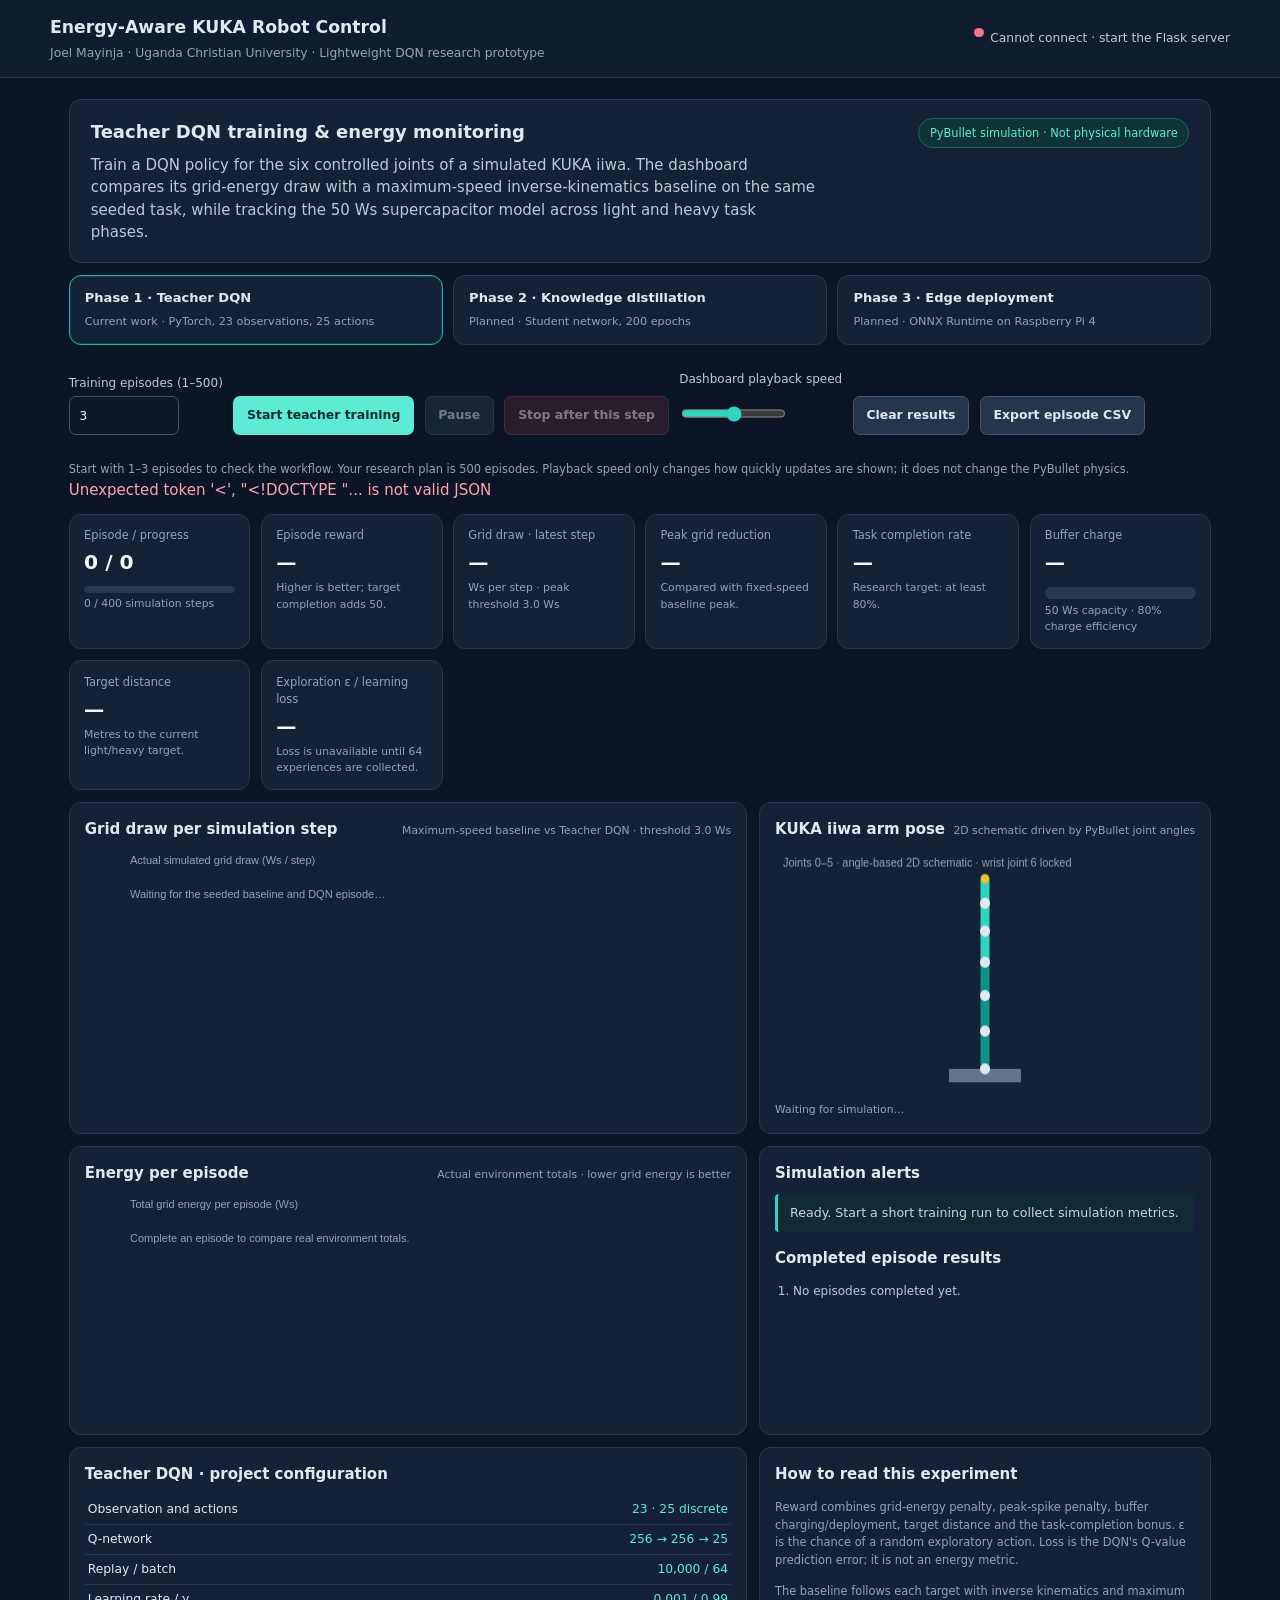
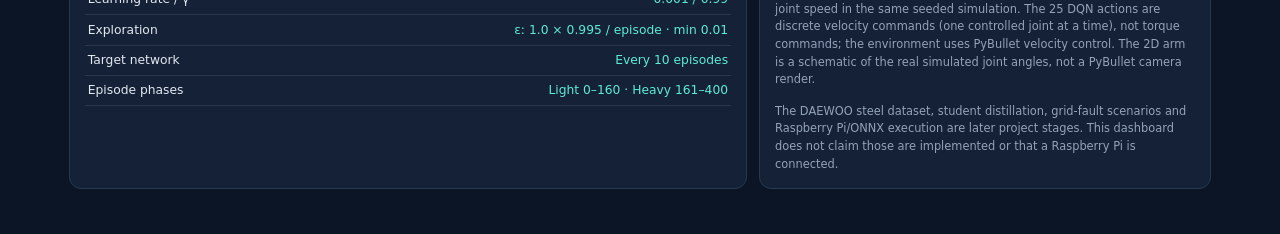
==== web/index.html @ ee5ee44f "Add research dashboard and setup guide" ====
<!doctype html>
<html lang="en">
<head>
  <meta charset="utf-8">
  <meta name="viewport" content="width=device-width, initial-scale=1">
  <meta name="theme-color" content="#0f172a">
  <title>KUKA Energy-Aware DQN | Research Dashboard</title>
  <style>
    :root {
      color-scheme: dark;
      font: 15px/1.5 "Segoe UI", system-ui, sans-serif;
      background: #0c1525;
      color: #e2e8f0;
      font-synthesis: none;
    }
    * { box-sizing: border-box; }
    body { margin: 0; min-width: 320px; }
    header {
      display: flex; flex-wrap: wrap; align-items: center; justify-content: space-between;
      gap: 1rem; padding: 1rem max(1.25rem, calc((100% - 1180px) / 2));
      background: #101c30; border-bottom: 1px solid #29384f;
    }
    h1, h2, h3, p { margin-top: 0; }
    h1 { margin-bottom: .2rem; font-size: 1.15rem; }
    h2 { margin-bottom: .4rem; font-size: 1.2rem; }
    h3 { margin-bottom: .6rem; font-size: 1rem; }
    .subtitle, .muted, .unit { color: #94a3b8; }
    .subtitle { margin: 0; font-size: .82rem; }
    main { max-width: 1180px; margin: auto; padding: 1.4rem 1.25rem 3rem; }
    .hero, .panel, .metric, .phase {
      border: 1px solid #29384f; border-radius: 12px; background: #142137;
    }
    .hero { display: grid; grid-template-columns: minmax(0, 1fr) auto; gap: 1rem; padding: 1.2rem 1.4rem; }
    .hero p { max-width: 76ch; margin: .55rem 0 0; color: #bdc9d8; }
    .tag { align-self: start; padding: .35rem .7rem; border: 1px solid #176a67; border-radius: 999px; color: #5eead4; background: #103436; font-size: .76rem; white-space: nowrap; }
    .status { display: inline-flex; gap: .45rem; align-items: center; color: #bdc9d8; font-size: .82rem; }
    .dot { width: .62rem; height: .62rem; border-radius: 50%; background: #94a3b8; }
    .dot.running { background: #34d399; box-shadow: 0 0 10px #34d399; }
    .dot.error { background: #fb7185; }
    .pipeline { display: grid; grid-template-columns: repeat(3, minmax(0, 1fr)); gap: .7rem; margin: .8rem 0; }
    .phase { padding: .8rem 1rem; }
    .phase strong { display: block; margin-bottom: .15rem; font-size: .87rem; }
    .phase span { color: #94a3b8; font-size: .75rem; }
    .phase.active { border-color: #14b8a6; box-shadow: inset 0 0 0 1px #14b8a633; }
    .phase.done { border-color: #166534; }
    .controls { display: flex; flex-wrap: wrap; align-items: end; gap: .7rem; padding: .85rem 0; }
    label { display: grid; gap: .3rem; color: #bdc9d8; font-size: .8rem; }
    input, button { min-height: 39px; border-radius: 7px; font: inherit; }
    input[type="number"] { width: 110px; padding: .4rem .65rem; border: 1px solid #46566e; background: #0d1728; color: #f8fafc; }
    input[type="range"] { width: 105px; accent-color: #2dd4bf; }
    button { padding: .5rem .85rem; border: 1px solid transparent; cursor: pointer; font-size: .83rem; font-weight: 650; }
    button:disabled { opacity: .48; cursor: not-allowed; }
    .primary { color: #042f2e; background: #5eead4; }
    .secondary { color: #e2e8f0; background: #25354e; border-color: #46566e; }
    .danger { color: #ffe4e6; background: #4c2632; border-color: #854354; }
    .status { margin-left: auto; }
    .error { margin: 0 0 .8rem; color: #fda4af; }
    .metrics { display: grid; grid-template-columns: repeat(auto-fit, minmax(155px, 1fr)); gap: .7rem; }
    .metric { padding: .85rem .95rem; }
    .label { color: #94a3b8; font-size: .76rem; }
    .value { margin-top: .2rem; color: #f8fafc; font-size: 1.35rem; font-weight: 750; font-variant-numeric: tabular-nums; }
    .unit { margin-top: .18rem; font-size: .72rem; }
    .track { height: 7px; margin-top: .55rem; overflow: hidden; border-radius: 8px; background: #29384f; }
    .fill { width: 0; height: 100%; background: #2dd4bf; transition: width .2s ease; }
    .row { display: grid; grid-template-columns: minmax(0, 1.35fr) minmax(290px, .9fr); gap: .8rem; margin-top: .8rem; }
    .panel { min-width: 0; padding: 1rem; }
    .panel-title { display: flex; flex-wrap: wrap; align-items: baseline; justify-content: space-between; gap: .5rem; }
    canvas { display: block; width: 100%; height: 225px; }
    #robot-canvas { height: 250px; }
    .gauge { height: 12px; margin: .6rem 0 .3rem; overflow: hidden; border-radius: 8px; background: #29384f; }
    .gauge-fill { width: 0; height: 100%; background: linear-gradient(90deg, #f59e0b, #34d399); transition: width .2s ease; }
    .alert { padding: .65rem .8rem; border-left: 3px solid #2dd4bf; border-radius: 4px; background: #102b34; color: #cbd5e1; font-size: .84rem; }
    .alert.warning { border-color: #fbbf24; background: #332b17; }
    .alert.error { border-color: #fb7185; background: #381d2a; }
    .history { max-height: 210px; overflow: auto; padding-left: 1.2rem; color: #bdc9d8; font-size: .8rem; }
    .table { width: 100%; border-collapse: collapse; font-size: .82rem; }
    .table td { padding: .36rem .2rem; border-bottom: 1px solid #29384f; }
    .table td:last-child { color: #5eead4; text-align: right; font-variant-numeric: tabular-nums; }
    .note { margin: .9rem 0 0; color: #94a3b8; font-size: .76rem; line-height: 1.55; }
    @media (max-width: 720px) {
      header { padding: 1rem; }
      main { padding: 1rem .75rem 2rem; }
      .hero { grid-template-columns: 1fr; }
      .pipeline { grid-template-columns: 1fr; }
      .row { grid-template-columns: 1fr; }
      .status { width: 100%; margin-left: 0; }
    }
  </style>
</head>
<body>
  <header>
    <div>
      <h1>Energy-Aware KUKA Robot Control</h1>
      <p class="subtitle">Joel Mayinja · Uganda Christian University · Lightweight DQN research prototype</p>
    </div>
    <div class="status" role="status" aria-live="polite">
      <span class="dot" id="status-dot"></span>
      <span id="status-text">Connecting to local Flask server…</span>
    </div>
  </header>

  <main>
    <section class="hero">
      <div>
        <h2>Teacher DQN training & energy monitoring</h2>
        <p>
          Train a DQN policy for the six controlled joints of a simulated KUKA iiwa. The dashboard
          compares its grid-energy draw with a maximum-speed inverse-kinematics baseline on the same seeded task, while
          tracking the 50 Ws supercapacitor model across light and heavy task phases.
        </p>
      </div>
      <span class="tag">PyBullet simulation · Not physical hardware</span>
    </section>

    <section class="pipeline" aria-label="Research project stages">
      <article class="phase active" id="phase-teacher">
        <strong>Phase 1 · Teacher DQN</strong><span>Current work · PyTorch, 23 observations, 25 actions</span>
      </article>
      <article class="phase" id="phase-student">
        <strong>Phase 2 · Knowledge distillation</strong><span>Planned · Student network, 200 epochs</span>
      </article>
      <article class="phase" id="phase-edge">
        <strong>Phase 3 · Edge deployment</strong><span>Planned · ONNX Runtime on Raspberry Pi 4</span>
      </article>
    </section>

    <section class="controls" aria-label="Teacher training controls">
      <label for="episode-count">Training episodes (1–500)
        <input id="episode-count" type="number" min="1" max="500" value="3">
      </label>
      <button id="start-button" class="primary" type="button">Start teacher training</button>
      <button id="pause-button" class="secondary" type="button" disabled>Pause</button>
      <button id="stop-button" class="danger" type="button" disabled>Stop after this step</button>
      <label for="speed-control">Dashboard playback speed
        <input id="speed-control" type="range" min="1" max="5" value="3">
      </label>
      <button id="reset-button" class="secondary" type="button">Clear results</button>
      <button id="export-button" class="secondary" type="button">Export episode CSV</button>
    </section>
    <p class="note">Start with 1–3 episodes to check the workflow. Your research plan is 500 episodes. Playback speed only changes how quickly updates are shown; it does not change the PyBullet physics.</p>
    <p id="error-message" class="error" role="alert" hidden></p>

    <section class="metrics" aria-label="Live teacher and energy metrics">
      <article class="metric">
        <div class="label">Episode / progress</div><div class="value" id="episode-value">0 / 0</div>
        <div class="track"><div class="fill" id="episode-progress"></div></div>
        <div class="unit" id="step-value">0 / 400 simulation steps</div>
      </article>
      <article class="metric">
        <div class="label">Episode reward</div><div class="value" id="reward-value">—</div>
        <div class="unit">Higher is better; target completion adds 50.</div>
      </article>
      <article class="metric">
        <div class="label">Grid draw · latest step</div><div class="value" id="grid-value">—</div>
        <div class="unit">Ws per step · peak threshold 3.0 Ws</div>
      </article>
      <article class="metric">
        <div class="label">Peak grid reduction</div><div class="value" id="peak-value">—</div>
        <div class="unit">Compared with fixed-speed baseline peak.</div>
      </article>
      <article class="metric">
        <div class="label">Task completion rate</div><div class="value" id="completion-value">—</div>
        <div class="unit">Research target: at least 80%.</div>
      </article>
      <article class="metric">
        <div class="label">Buffer charge</div><div class="value" id="buffer-value">—</div>
        <div class="gauge"><div class="gauge-fill" id="buffer-progress"></div></div>
        <div class="unit">50 Ws capacity · 80% charge efficiency</div>
      </article>
      <article class="metric">
        <div class="label">Target distance</div><div class="value" id="distance-value">—</div>
        <div class="unit">Metres to the current light/heavy target.</div>
      </article>
      <article class="metric">
        <div class="label">Exploration ε / learning loss</div><div class="value" id="epsilon-value">—</div>
        <div class="unit" id="loss-value">Loss is unavailable until 64 experiences are collected.</div>
      </article>
    </section>

    <section class="row">
      <article class="panel">
        <div class="panel-title"><h3>Grid draw per simulation step</h3><span class="unit">Maximum-speed baseline vs Teacher DQN · threshold 3.0 Ws</span></div>
        <canvas id="grid-chart" aria-label="Live grid draw comparison against a constant-speed baseline"></canvas>
      </article>
      <article class="panel">
        <div class="panel-title"><h3>KUKA iiwa arm pose</h3><span class="unit">2D schematic driven by PyBullet joint angles</span></div>
        <canvas id="robot-canvas" aria-label="Schematic KUKA arm pose using simulated joint angles"></canvas>
        <div class="unit" id="phase-value">Waiting for simulation…</div>
      </article>
    </section>

    <section class="row">
      <article class="panel">
        <div class="panel-title"><h3>Energy per episode</h3><span class="unit">Actual environment totals · lower grid energy is better</span></div>
        <canvas id="episode-chart" aria-label="Episode grid energy compared with the fixed-speed baseline"></canvas>
      </article>
      <article class="panel">
        <h3>Simulation alerts</h3>
        <p id="alert-box" class="alert" aria-live="polite">Ready. Start a short training run to collect simulation metrics.</p>
        <h3 style="margin-top: 1rem">Completed episode results</h3>
        <ol class="history" id="episode-log"><li>No episodes completed yet.</li></ol>
      </article>
    </section>

    <section class="row">
      <article class="panel">
        <h3>Teacher DQN · project configuration</h3>
        <table class="table">
          <tbody>
            <tr><td>Observation and actions</td><td>23 · 25 discrete</td></tr>
            <tr><td>Q-network</td><td>256 → 256 → 25</td></tr>
            <tr><td>Replay / batch</td><td>10,000 / 64</td></tr>
            <tr><td>Learning rate / γ</td><td>0.001 / 0.99</td></tr>
            <tr><td>Exploration</td><td>ε: 1.0 × 0.995 / episode · min 0.01</td></tr>
            <tr><td>Target network</td><td>Every 10 episodes</td></tr>
            <tr><td>Episode phases</td><td>Light 0–160 · Heavy 161–400</td></tr>
          </tbody>
        </table>
      </article>
      <article class="panel">
        <h3>How to read this experiment</h3>
        <p class="note">Reward combines grid-energy penalty, peak-spike penalty, buffer charging/deployment, target distance and the task-completion bonus. ε is the chance of a random exploratory action. Loss is the DQN's Q-value prediction error; it is not an energy metric.</p>
        <p class="note">The baseline follows each target with inverse kinematics and maximum joint speed in the same seeded simulation. The 25 DQN actions are discrete velocity commands (one controlled joint at a time), not torque commands; the environment uses PyBullet velocity control. The 2D arm is a schematic of the real simulated joint angles, not a PyBullet camera render.</p>
        <p class="note">The DAEWOO steel dataset, student distillation, grid-fault scenarios and Raspberry Pi/ONNX execution are later project stages. This dashboard does not claim those are implemented or that a Raspberry Pi is connected.</p>
      </article>
    </section>
  </main>

  <script>
    const $ = (id) => document.getElementById(id);
    let currentHistory = [];
    let lastSeriesLength = -1;
    let lastRunId = -1;
    let polling = false;

    function fmt(value, digits = 2) {
      return typeof value === "number" && Number.isFinite(value) ? value.toFixed(digits) : "—";
    }

    function chartAxes(ctx, width, height, min, max, unit) {
      const box = { left: 44, right: 12, top: 24, bottom: 28 };
      ctx.strokeStyle = "#46566e";
      ctx.lineWidth = 1;
      ctx.beginPath();
      ctx.moveTo(box.left, box.top);
      ctx.lineTo(box.left, height - box.bottom);
      ctx.lineTo(width - box.right, height - box.bottom);
      ctx.stroke();
      ctx.fillStyle = "#94a3b8";
      ctx.font = "11px Segoe UI, sans-serif";
      ctx.fillText(`${max.toFixed(1)} ${unit}`, 2, box.top + 4);
      ctx.fillText(`${min.toFixed(1)} ${unit}`, 2, height - box.bottom);
      return box;
    }

    function prepareCanvas(id) {
      const canvas = $(id);
      const width = Math.max(280, canvas.clientWidth);
      const height = 225;
      const ratio = window.devicePixelRatio || 1;
      canvas.width = width * ratio;
      canvas.height = height * ratio;
      const ctx = canvas.getContext("2d");
      ctx.scale(ratio, ratio);
      ctx.clearRect(0, 0, width, height);
      return { canvas, ctx, width, height };
    }

    function drawGridChart(series) {
      const { ctx, width, height } = prepareCanvas("grid-chart");
      ctx.fillStyle = "#94a3b8";
      ctx.font = "11px Segoe UI, sans-serif";
      ctx.fillText("Actual simulated grid draw (Ws / step)", 45, 14);
      if (!series.length) {
        ctx.fillText("Waiting for the seeded baseline and DQN episode…", 45, 48);
        return;
      }
      const values = series.flatMap((point) => [point.agent, point.baseline]).filter(Number.isFinite);
      const max = Math.max(3, ...values) * 1.08;
      const box = chartAxes(ctx, width, height, 0, max, "Ws");
      const thresholdY = box.top + (max - 3) / max * (height - box.top - box.bottom);
      ctx.setLineDash([5, 4]);
      ctx.strokeStyle = "#fb7185";
      ctx.beginPath();
      ctx.moveTo(box.left, thresholdY);
      ctx.lineTo(width - box.right, thresholdY);
      ctx.stroke();
      ctx.setLineDash([]);

      for (const [key, color] of [["baseline", "#fbbf24"], ["agent", "#2dd4bf"]]) {
        const points = series.map((item, index) => ({ index, value: item[key] })).filter((item) => Number.isFinite(item.value));
        if (!points.length) continue;
        ctx.strokeStyle = color;
        ctx.lineWidth = 2;
        ctx.beginPath();
        points.forEach((point, index) => {
          const x = box.left + point.index / Math.max(1, series.length - 1) * (width - box.left - box.right);
          const y = box.top + (max - point.value) / max * (height - box.top - box.bottom);
          if (index === 0) ctx.moveTo(x, y);
          else ctx.lineTo(x, y);
        });
        ctx.stroke();
      }
      ctx.fillStyle = "#fbbf24"; ctx.fillText("Baseline", box.left + 5, height - 7);
      ctx.fillStyle = "#2dd4bf"; ctx.fillText("Teacher DQN", box.left + 78, height - 7);
      ctx.fillStyle = "#fb7185"; ctx.fillText("Peak limit", box.left + 175, height - 7);
    }

    function drawEpisodeChart(history) {
      const { ctx, width, height } = prepareCanvas("episode-chart");
      ctx.fillStyle = "#94a3b8";
      ctx.font = "11px Segoe UI, sans-serif";
      ctx.fillText("Total grid energy per episode (Ws)", 45, 14);
      if (!history.length) {
        ctx.fillText("Complete an episode to compare real environment totals.", 45, 48);
        return;
      }
      const values = history.flatMap((item) => [item.grid_energy, item.baseline_grid_energy]).filter(Number.isFinite);
      const max = Math.max(1, ...values) * 1.08;
      const box = chartAxes(ctx, width, height, 0, max, "Ws");
      const groupWidth = (width - box.left - box.right) / history.length;
      const barWidth = Math.max(3, Math.min(20, groupWidth * .32));
      history.forEach((item, index) => {
        const x = box.left + index * groupWidth + groupWidth / 2;
        for (const [value, color, offset] of [
          [item.baseline_grid_energy, "#fbbf24", -barWidth * .55],
          [item.grid_energy, "#2dd4bf", barWidth * .55]
        ]) {
          const barHeight = value / max * (height - box.top - box.bottom);
          ctx.fillStyle = color;
          ctx.fillRect(x + offset - barWidth / 2, height - box.bottom - barHeight, barWidth, barHeight);
        }
      });
      ctx.fillStyle = "#fbbf24"; ctx.fillText("Baseline", box.left + 5, height - 7);
      ctx.fillStyle = "#2dd4bf"; ctx.fillText("Teacher DQN", box.left + 78, height - 7);
    }

    function drawRobot(joints = []) {
      const { ctx, width, height } = prepareCanvas("robot-canvas");
      const originX = width * .5;
      const originY = height - 28;
      const lengths = [34, 32, 30, 28, 25, 22];
      let x = originX;
      let y = originY;
      let angle = -Math.PI / 2;
      ctx.fillStyle = "#64748b";
      ctx.fillRect(originX - 36, originY, 72, 12);
      ctx.lineWidth = 9;
      ctx.lineCap = "round";
      for (let index = 0; index < lengths.length; index += 1) {
        angle += (Number(joints[index]) || 0) * (index % 2 === 0 ? 1 : .65);
        const nextX = x + Math.cos(angle) * lengths[index];
        const nextY = y + Math.sin(angle) * lengths[index];
        ctx.strokeStyle = index < 3 ? "#0d9488" : "#2dd4bf";
        ctx.beginPath(); ctx.moveTo(x, y); ctx.lineTo(nextX, nextY); ctx.stroke();
        ctx.fillStyle = "#e2e8f0";
        ctx.beginPath(); ctx.arc(x, y, 5, 0, Math.PI * 2); ctx.fill();
        x = nextX; y = nextY;
      }
      ctx.fillStyle = "#fbbf24";
      ctx.beginPath(); ctx.arc(x, y, 4, 0, Math.PI * 2); ctx.fill();
      ctx.fillStyle = "#94a3b8";
      ctx.font = "11px Segoe UI, sans-serif";
      ctx.fillText("Joints 0–5 · angle-based 2D schematic · wrist joint 6 locked", 8, 15);
    }

    function render(state) {
      const messages = {
        idle: "Ready · local PyBullet simulation",
        running: state.stage === "baseline" ? "Measuring fixed-speed baseline" : "Teacher DQN training",
        paused: "Training paused",
        completed: "Teacher training completed",
        stopped: "Training stopped",
        error: "Training failed"
      };
      $("status-text").textContent = messages[state.status] || "Local simulation";
      $("status-dot").className = `dot${state.status === "running" ? " running" : state.status === "error" ? " error" : ""}`;
      $("start-button").disabled = ["running", "paused"].includes(state.status);
      $("pause-button").disabled = !["running", "paused"].includes(state.status);
      $("pause-button").textContent = state.status === "paused" ? "Resume" : "Pause";
      $("stop-button").disabled = !["running", "paused"].includes(state.status);
      $("error-message").hidden = !state.error;
      $("error-message").textContent = state.error ? `Training error: ${state.error}` : "";
      $("episode-value").textContent = `${state.episode || 0} / ${state.episodes_requested || 0}`;
      $("step-value").textContent = `${state.episode_step || 0} / ${state.max_steps || 400} simulation steps`;
      $("episode-progress").style.width = `${Math.min(100, 100 * (state.episode_step || 0) / (state.max_steps || 400))}%`;
      $("reward-value").textContent = fmt(state.reward);
      $("grid-value").textContent = `${fmt(state.agent_grid_draw)} / ${fmt(state.baseline_grid_draw)} Ws`;
      $("buffer-value").textContent = `${fmt(state.buffer_level)} / 50 Ws`;
      $("buffer-progress").style.width = `${Math.max(0, Math.min(100, (state.buffer_level || 0) / 50 * 100))}%`;
      $("distance-value").textContent = `${fmt(state.distance)} m`;
      $("epsilon-value").textContent = fmt(state.epsilon, 3);
      $("loss-value").textContent = state.loss == null ? "Loss appears after 64 stored experiences." : `Latest batch loss: ${fmt(state.loss, 5)}`;
      $("speed-control").value = state.speed || 3;
      $("phase-value").textContent = state.episode_step ? (state.phase === 0 ? "Phase 0 · light task · charging buffer" : "Phase 1 · heavy task · deploying buffer") : "Waiting for simulation…";

      const last = currentHistory[currentHistory.length - 1];
      $("peak-value").textContent = last ? `${fmt(last.peak_reduction_percent)}%` : "—";
      const completions = currentHistory.filter((item) => item.task_done).length;
      $("completion-value").textContent = currentHistory.length ? `${fmt(completions / currentHistory.length * 100, 1)}%` : "—";
      drawRobot(state.joint_positions);
      if (state.series.length !== lastSeriesLength || state.status === "running") {
        drawGridChart(state.series);
        lastSeriesLength = state.series.length;
      }
      if (state.run_id !== lastRunId || currentHistory.length !== (state.history || []).length) {
        lastRunId = state.run_id;
        currentHistory = state.history || [];
        drawEpisodeChart(currentHistory);
        const log = $("episode-log");
        log.replaceChildren();
        if (!currentHistory.length) {
          const item = document.createElement("li"); item.textContent = "No episodes completed yet."; log.append(item);
        } else {
          currentHistory.slice().reverse().forEach((item) => {
            const row = document.createElement("li");
            row.textContent = `Ep ${item.episode}: reward ${fmt(item.reward)}, grid ${fmt(item.grid_energy)} / baseline ${fmt(item.baseline_grid_energy)} Ws, peak reduction ${fmt(item.peak_reduction_percent)}%, ${item.task_done ? "target reached" : "target not reached"}`;
            log.append(row);
          });
        }
      }

      const alert = $("alert-box");
      alert.className = "alert";
      if (state.error) {
        alert.classList.add("error");
        alert.textContent = state.error;
      } else if (state.agent_grid_draw > 3) {
        alert.classList.add("warning");
        alert.textContent = `Teacher grid draw ${fmt(state.agent_grid_draw)} Ws exceeded the 3.0 Ws peak threshold at this step.`;
      } else if (state.status === "running" && state.stage === "baseline") {
        alert.textContent = "Measuring the constant-speed controller first using the episode's seeded KUKA task.";
      } else if (state.status === "running") {
        alert.textContent = `Teacher episode ${state.episode}: monitoring grid draw, target distance, buffer charge and reward.`;
      } else if (last) {
        alert.textContent = `${completions}/${currentHistory.length} tasks completed. Results are simulation measurements, not physical robot tests.`;
      } else {
        alert.textContent = "Ready. Start a short training run to collect KUKA simulation metrics.";
      }
    }

    async function api(path, body) {
      const response = await fetch(path, {
        method: body === undefined ? "GET" : "POST",
        headers: body === undefined ? {} : { "Content-Type": "application/json" },
        body: body === undefined ? undefined : JSON.stringify(body)
      });
      const data = await response.json();
      if (!response.ok) throw new Error(data.error || `Server returned ${response.status}`);
      return data;
    }

    async function poll() {
      if (polling) return;
      polling = true;
      try {
        render(await api("/api/status"));
      } catch (error) {
        $("status-text").textContent = "Cannot connect · start the Flask server";
        $("status-dot").className = "dot error";
        $("error-message").hidden = false;
        $("error-message").textContent = error.message;
      } finally {
        polling = false;
      }
    }

    async function postAndRefresh(path, body) {
      try {
        await api(path, body);
        await poll();
      } catch (error) {
        $("error-message").hidden = false;
        $("error-message").textContent = error.message;
      }
    }

    $("start-button").addEventListener("click", () => postAndRefresh("/api/train", { episodes: Number($("episode-count").value) }));
    $("pause-button").addEventListener("click", () => postAndRefresh($("pause-button").textContent === "Resume" ? "/api/resume" : "/api/pause", {}));
    $("stop-button").addEventListener("click", () => postAndRefresh("/api/stop", {}));
    $("reset-button").addEventListener("click", async () => {
      try { render(await api("/api/reset", {})); }
      catch (error) { $("error-message").hidden = false; $("error-message").textContent = error.message; }
    });
    $("speed-control").addEventListener("input", () => postAndRefresh("/api/speed", { speed: Number($("speed-control").value) }));
    $("export-button").addEventListener("click", () => {
      if (!currentHistory.length) {
        $("error-message").hidden = false;
        $("error-message").textContent = "Complete an episode before exporting training results.";
        return;
      }
      const columns = ["episode", "steps", "reward", "grid_energy_ws", "baseline_grid_energy_ws", "peak_grid_draw", "baseline_peak_grid_draw", "peak_reduction_percent", "task_done", "distance_m", "buffer_used_ws", "epsilon", "mean_loss"];
      const sourceKeys = ["episode", "steps", "reward", "grid_energy", "baseline_grid_energy", "peak_grid_draw", "baseline_peak_grid_draw", "peak_reduction_percent", "task_done", "distance", "buffer_used", "epsilon", "mean_loss"];
      const rows = currentHistory.map((episode) => sourceKeys.map((key) => `"${String(episode[key] ?? "").replaceAll('"', '""')}"`).join(","));
      const blob = new Blob([[columns.join(","), ...rows].join("\r\n")], { type: "text/csv;charset=utf-8" });
      const url = URL.createObjectURL(blob);
      const link = document.createElement("a");
      link.href = url; link.download = "training_history.csv"; link.click();
      window.setTimeout(() => URL.revokeObjectURL(url), 1000);
    });
    window.addEventListener("resize", () => { drawRobot(); drawGridChart([]); drawEpisodeChart(currentHistory); });
    drawRobot();
    drawGridChart([]);
    drawEpisodeChart([]);
    poll();
    window.setInterval(poll, 800);
  </script>
</body>
</html>
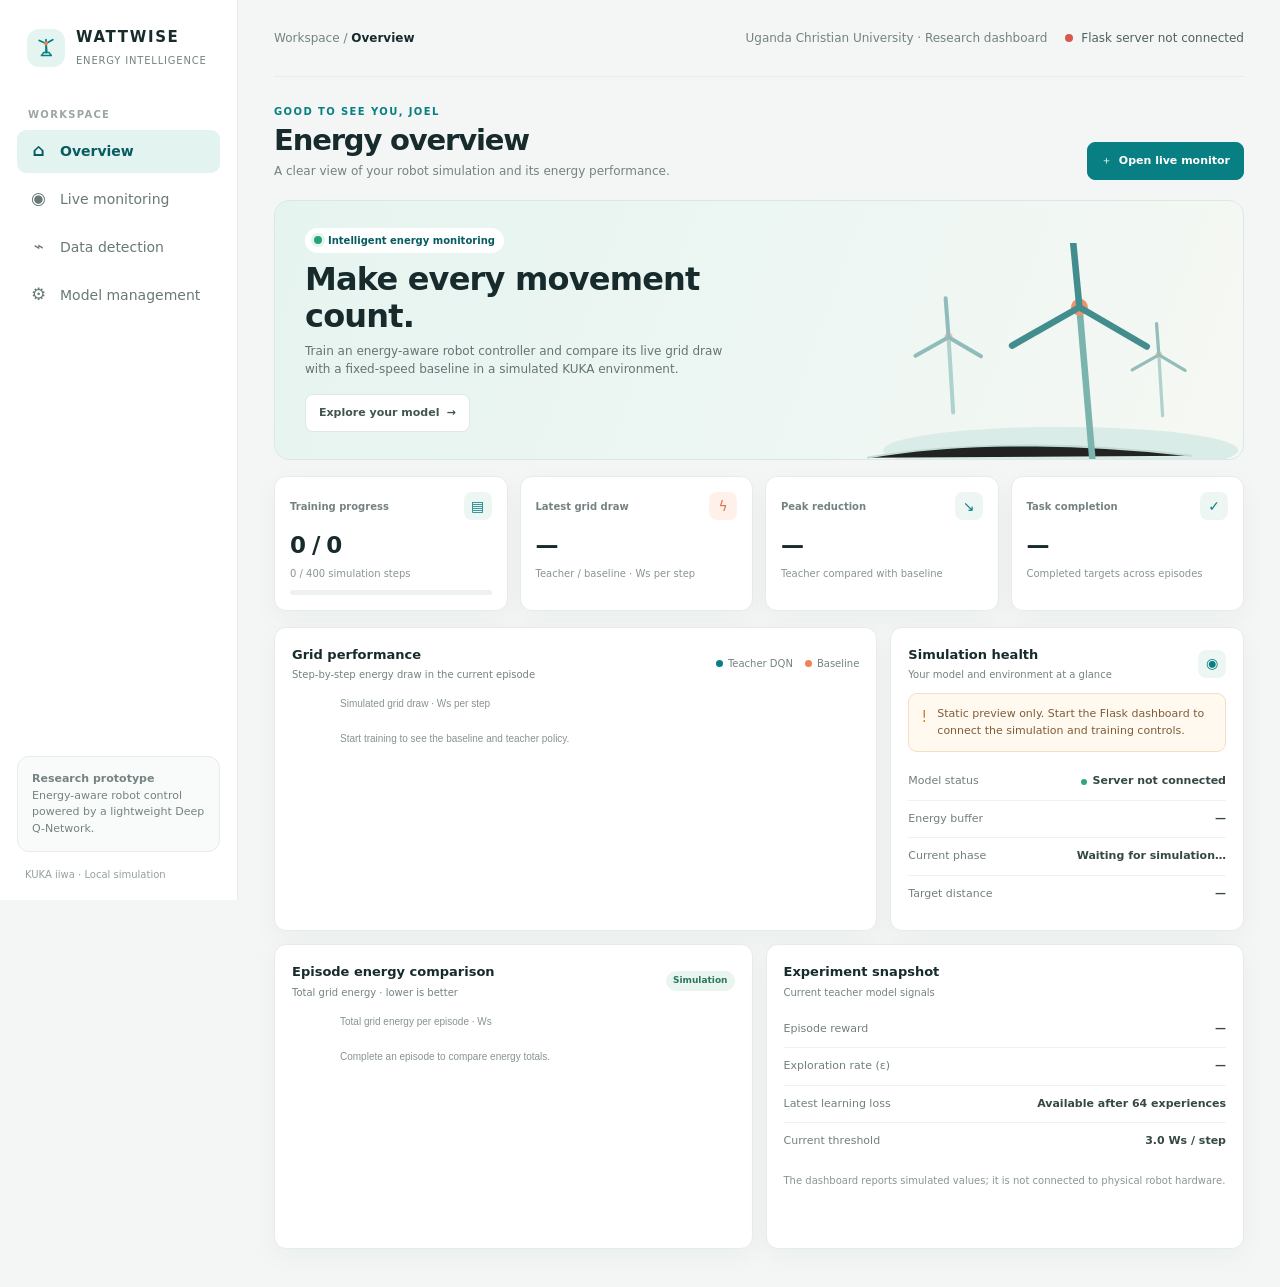
==== commit 325ec8ac: "Refresh dashboard and add presentation guide" ====
--- a/web/index.html
+++ b/web/index.html
@@ -3,228 +3,421 @@
 <head>
   <meta charset="utf-8">
   <meta name="viewport" content="width=device-width, initial-scale=1">
-  <meta name="theme-color" content="#0f172a">
-  <title>KUKA Energy-Aware DQN | Research Dashboard</title>
+  <meta name="theme-color" content="#f3f6f5">
+  <title>Wattwise | Energy Intelligence</title>
   <style>
     :root {
-      color-scheme: dark;
-      font: 15px/1.5 "Segoe UI", system-ui, sans-serif;
-      background: #0c1525;
-      color: #e2e8f0;
+      color-scheme: light;
+      font: 14px/1.5 "Segoe UI", Inter, system-ui, sans-serif;
+      color: #172a2c;
+      background: #f3f6f5;
       font-synthesis: none;
+      --ink: #172a2c;
+      --muted: #748382;
+      --line: #e6ece9;
+      --paper: #fff;
+      --canvas: #f3f6f5;
+      --teal: #087f82;
+      --teal-dark: #075c61;
+      --teal-soft: #e3f3f0;
+      --orange: #ed8455;
+      --red: #d9594c;
+      --shadow: 0 8px 26px rgb(22 46 41 / 4%);
     }
     * { box-sizing: border-box; }
-    body { margin: 0; min-width: 320px; }
-    header {
-      display: flex; flex-wrap: wrap; align-items: center; justify-content: space-between;
-      gap: 1rem; padding: 1rem max(1.25rem, calc((100% - 1180px) / 2));
-      background: #101c30; border-bottom: 1px solid #29384f;
-    }
+    body { margin: 0; min-width: 320px; min-height: 100vh; }
+    button, input { font: inherit; }
+    button { color: inherit; }
+    .app-shell { display: grid; grid-template-columns: 238px minmax(0, 1fr); min-height: 100vh; }
+    .sidebar {
+      position: sticky; top: 0; display: flex; height: 100vh; flex-direction: column;
+      padding: 26px 17px 18px; border-right: 1px solid var(--line); background: #fff;
+    }
+    .brand { display: flex; align-items: center; gap: 11px; padding: 0 10px 29px; }
+    .brand-mark {
+      display: grid; width: 38px; height: 38px; place-items: center; border-radius: 12px;
+      background: #e4f4f1; color: var(--teal);
+    }
+    .brand-mark svg { width: 24px; height: 24px; }
+    .brand-name { font-size: 15px; font-weight: 800; letter-spacing: .11em; }
+    .brand-caption { color: var(--muted); font-size: 10px; letter-spacing: .08em; text-transform: uppercase; }
+    .nav-label { padding: 8px 11px; color: #9aa8a5; font-size: 10px; font-weight: 750; letter-spacing: .13em; text-transform: uppercase; }
+    .nav-list { display: grid; gap: 5px; }
+    .nav-link {
+      display: flex; min-height: 43px; align-items: center; gap: 12px; padding: 0 12px;
+      border: 0; border-radius: 9px; background: transparent; color: #697977; cursor: pointer;
+      text-align: left; transition: background .16s ease, color .16s ease;
+    }
+    .nav-link:hover { background: #f4f8f6; color: var(--ink); }
+    .nav-link.active { background: var(--teal-soft); color: var(--teal-dark); font-weight: 700; }
+    .nav-icon { display: inline-grid; width: 19px; place-items: center; color: currentColor; font-size: 17px; }
+    .sidebar-spacer { flex: 1; }
+    .project-card { padding: 14px; border: 1px solid var(--line); border-radius: 12px; background: #f9fbfa; }
+    .project-card-title { margin: 0 0 7px; font-size: 12px; font-weight: 750; }
+    .project-card p { margin: 0; color: var(--muted); font-size: 11px; }
+    .sidebar-footer { padding: 15px 8px 0; color: #94a19f; font-size: 10px; }
+    .workspace { min-width: 0; padding: 0 36px 38px; }
+    .topbar {
+      display: flex; min-height: 77px; align-items: center; justify-content: space-between;
+      gap: 16px; border-bottom: 1px solid var(--line);
+    }
+    .breadcrumbs { color: var(--muted); font-size: 12px; }
+    .breadcrumbs strong { color: var(--ink); font-weight: 700; }
+    .topbar-right { display: flex; align-items: center; gap: 18px; }
+    .date-label { color: var(--muted); font-size: 12px; }
+    .server-status { display: inline-flex; align-items: center; gap: 8px; color: #50615e; font-size: 12px; }
+    .dot { width: 8px; height: 8px; border-radius: 50%; background: #a6b0ae; }
+    .dot.running { background: #24a47c; box-shadow: 0 0 0 3px #24a47c20; }
+    .dot.error { background: var(--red); }
+    .page-view { display: none; padding-top: 27px; animation: appear .18s ease-out; }
+    .page-view.active { display: block; }
+    @keyframes appear { from { opacity: .55; transform: translateY(3px); } to { opacity: 1; transform: none; } }
+    .page-heading { display: flex; flex-wrap: wrap; align-items: end; justify-content: space-between; gap: 14px; margin-bottom: 20px; }
+    .eyebrow { margin: 0 0 4px; color: var(--teal); font-size: 10px; font-weight: 800; letter-spacing: .14em; text-transform: uppercase; }
     h1, h2, h3, p { margin-top: 0; }
-    h1 { margin-bottom: .2rem; font-size: 1.15rem; }
-    h2 { margin-bottom: .4rem; font-size: 1.2rem; }
-    h3 { margin-bottom: .6rem; font-size: 1rem; }
-    .subtitle, .muted, .unit { color: #94a3b8; }
-    .subtitle { margin: 0; font-size: .82rem; }
-    main { max-width: 1180px; margin: auto; padding: 1.4rem 1.25rem 3rem; }
-    .hero, .panel, .metric, .phase {
-      border: 1px solid #29384f; border-radius: 12px; background: #142137;
-    }
-    .hero { display: grid; grid-template-columns: minmax(0, 1fr) auto; gap: 1rem; padding: 1.2rem 1.4rem; }
-    .hero p { max-width: 76ch; margin: .55rem 0 0; color: #bdc9d8; }
-    .tag { align-self: start; padding: .35rem .7rem; border: 1px solid #176a67; border-radius: 999px; color: #5eead4; background: #103436; font-size: .76rem; white-space: nowrap; }
-    .status { display: inline-flex; gap: .45rem; align-items: center; color: #bdc9d8; font-size: .82rem; }
-    .dot { width: .62rem; height: .62rem; border-radius: 50%; background: #94a3b8; }
-    .dot.running { background: #34d399; box-shadow: 0 0 10px #34d399; }
-    .dot.error { background: #fb7185; }
-    .pipeline { display: grid; grid-template-columns: repeat(3, minmax(0, 1fr)); gap: .7rem; margin: .8rem 0; }
-    .phase { padding: .8rem 1rem; }
-    .phase strong { display: block; margin-bottom: .15rem; font-size: .87rem; }
-    .phase span { color: #94a3b8; font-size: .75rem; }
-    .phase.active { border-color: #14b8a6; box-shadow: inset 0 0 0 1px #14b8a633; }
-    .phase.done { border-color: #166534; }
-    .controls { display: flex; flex-wrap: wrap; align-items: end; gap: .7rem; padding: .85rem 0; }
-    label { display: grid; gap: .3rem; color: #bdc9d8; font-size: .8rem; }
-    input, button { min-height: 39px; border-radius: 7px; font: inherit; }
-    input[type="number"] { width: 110px; padding: .4rem .65rem; border: 1px solid #46566e; background: #0d1728; color: #f8fafc; }
-    input[type="range"] { width: 105px; accent-color: #2dd4bf; }
-    button { padding: .5rem .85rem; border: 1px solid transparent; cursor: pointer; font-size: .83rem; font-weight: 650; }
-    button:disabled { opacity: .48; cursor: not-allowed; }
-    .primary { color: #042f2e; background: #5eead4; }
-    .secondary { color: #e2e8f0; background: #25354e; border-color: #46566e; }
-    .danger { color: #ffe4e6; background: #4c2632; border-color: #854354; }
-    .status { margin-left: auto; }
-    .error { margin: 0 0 .8rem; color: #fda4af; }
-    .metrics { display: grid; grid-template-columns: repeat(auto-fit, minmax(155px, 1fr)); gap: .7rem; }
-    .metric { padding: .85rem .95rem; }
-    .label { color: #94a3b8; font-size: .76rem; }
-    .value { margin-top: .2rem; color: #f8fafc; font-size: 1.35rem; font-weight: 750; font-variant-numeric: tabular-nums; }
-    .unit { margin-top: .18rem; font-size: .72rem; }
-    .track { height: 7px; margin-top: .55rem; overflow: hidden; border-radius: 8px; background: #29384f; }
-    .fill { width: 0; height: 100%; background: #2dd4bf; transition: width .2s ease; }
-    .row { display: grid; grid-template-columns: minmax(0, 1.35fr) minmax(290px, .9fr); gap: .8rem; margin-top: .8rem; }
-    .panel { min-width: 0; padding: 1rem; }
-    .panel-title { display: flex; flex-wrap: wrap; align-items: baseline; justify-content: space-between; gap: .5rem; }
-    canvas { display: block; width: 100%; height: 225px; }
-    #robot-canvas { height: 250px; }
-    .gauge { height: 12px; margin: .6rem 0 .3rem; overflow: hidden; border-radius: 8px; background: #29384f; }
-    .gauge-fill { width: 0; height: 100%; background: linear-gradient(90deg, #f59e0b, #34d399); transition: width .2s ease; }
-    .alert { padding: .65rem .8rem; border-left: 3px solid #2dd4bf; border-radius: 4px; background: #102b34; color: #cbd5e1; font-size: .84rem; }
-    .alert.warning { border-color: #fbbf24; background: #332b17; }
-    .alert.error { border-color: #fb7185; background: #381d2a; }
-    .history { max-height: 210px; overflow: auto; padding-left: 1.2rem; color: #bdc9d8; font-size: .8rem; }
-    .table { width: 100%; border-collapse: collapse; font-size: .82rem; }
-    .table td { padding: .36rem .2rem; border-bottom: 1px solid #29384f; }
-    .table td:last-child { color: #5eead4; text-align: right; font-variant-numeric: tabular-nums; }
-    .note { margin: .9rem 0 0; color: #94a3b8; font-size: .76rem; line-height: 1.55; }
-    @media (max-width: 720px) {
-      header { padding: 1rem; }
-      main { padding: 1rem .75rem 2rem; }
-      .hero { grid-template-columns: 1fr; }
-      .pipeline { grid-template-columns: 1fr; }
-      .row { grid-template-columns: 1fr; }
-      .status { width: 100%; margin-left: 0; }
+    h1 { margin-bottom: 4px; font-size: clamp(22px, 2.4vw, 29px); letter-spacing: -.04em; line-height: 1.2; }
+    h2 { margin-bottom: 5px; font-size: 18px; letter-spacing: -.025em; }
+    h3 { margin-bottom: 0; font-size: 13px; font-weight: 750; }
+    .page-description { margin: 0; color: var(--muted); font-size: 12px; }
+    .button {
+      display: inline-flex; min-height: 38px; align-items: center; justify-content: center; gap: 7px;
+      padding: 0 13px; border: 1px solid #dfe8e4; border-radius: 8px; background: #fff;
+      color: #425451; cursor: pointer; font-size: 11px; font-weight: 700; transition: .15s ease;
+    }
+    .button:hover:not(:disabled) { border-color: #b6d6cf; background: #f7fbf9; }
+    .button:disabled { cursor: not-allowed; opacity: .48; }
+    .button.primary { border-color: var(--teal); background: var(--teal); color: #fff; }
+    .button.primary:hover:not(:disabled) { border-color: var(--teal-dark); background: var(--teal-dark); }
+    .button.danger { border-color: #f0d7d2; color: #a8463d; }
+    .hero {
+      position: relative; display: grid; min-height: 205px; grid-template-columns: minmax(0, 1.1fr) minmax(180px, .75fr);
+      align-items: center; overflow: hidden; padding: 27px 30px; border: 1px solid #d8e9e3;
+      border-radius: 15px; background: linear-gradient(110deg, #e6f4f0 0%, #edf6f3 54%, #f6f8f3 100%);
+    }
+    .hero-copy { position: relative; z-index: 1; max-width: 500px; }
+    .hero-copy h2 { max-width: 420px; margin: 8px 0; font-size: clamp(21px, 2.7vw, 32px); line-height: 1.15; }
+    .hero-copy p { max-width: 440px; margin-bottom: 16px; color: #637572; font-size: 12px; }
+    .hero-art { position: absolute; right: 0; bottom: -34px; width: min(45%, 430px); height: 250px; opacity: .86; }
+    .hero-art .haze { fill: #d6ebe5; }
+    .hero-art .tower { stroke: #67a9a0; stroke-width: 7; stroke-linecap: round; fill: none; }
+    .hero-art .blade { stroke: #267c7c; stroke-width: 7; stroke-linecap: round; fill: none; }
+    .hero-art .hub { fill: #ed8455; }
+    .hero-art .ground { stroke: #b8d7ce; stroke-width: 2; }
+    .hero-art .small-turbine { opacity: .55; }
+    .pill { display: inline-flex; align-items: center; gap: 6px; padding: 5px 9px; border-radius: 20px; background: #fff; color: var(--teal-dark); font-size: 10px; font-weight: 750; }
+    .metrics { display: grid; grid-template-columns: repeat(4, minmax(0, 1fr)); gap: 12px; margin: 16px 0; }
+    .metric, .panel, .phase-card { min-width: 0; border: 1px solid var(--line); border-radius: 12px; background: var(--paper); box-shadow: var(--shadow); }
+    .metric { padding: 15px; }
+    .metric-top { display: flex; align-items: center; justify-content: space-between; gap: 8px; }
+    .label { color: var(--muted); font-size: 10px; font-weight: 650; }
+    .metric-icon { display: grid; width: 28px; height: 28px; place-items: center; border-radius: 8px; background: #edf6f2; color: var(--teal); font-size: 14px; }
+    .metric-icon.orange { background: #fff1e9; color: #d7774c; }
+    .value { margin-top: 8px; color: var(--ink); font-size: 23px; font-weight: 780; letter-spacing: -.045em; font-variant-numeric: tabular-nums; }
+    .unit { margin-top: 3px; color: #899592; font-size: 10px; }
+    .track, .gauge { height: 5px; margin-top: 9px; overflow: hidden; border-radius: 9px; background: #edf1ef; }
+    .fill, .gauge-fill { width: 0; height: 100%; border-radius: inherit; background: linear-gradient(90deg, #087f82, #55b69d); transition: width .2s ease; }
+    .gauge-fill { background: linear-gradient(90deg, #edaa62, #29a583); }
+    .content-grid { display: grid; grid-template-columns: minmax(0, 1.45fr) minmax(260px, .85fr); gap: 13px; margin-top: 13px; }
+    .content-grid.equal { grid-template-columns: repeat(2, minmax(0, 1fr)); }
+    .panel { padding: 17px; }
+    .panel-title { display: flex; flex-wrap: wrap; align-items: center; justify-content: space-between; gap: 8px; margin-bottom: 11px; }
+    .panel-subtitle { margin: 3px 0 0; color: var(--muted); font-size: 10px; }
+    canvas { display: block; width: 100%; height: 220px; }
+    #robot-canvas { height: 242px; }
+    .legend { display: flex; flex-wrap: wrap; gap: 12px; color: var(--muted); font-size: 10px; }
+    .legend span { display: inline-flex; align-items: center; gap: 5px; }
+    .legend i { width: 7px; height: 7px; border-radius: 50%; background: var(--orange); }
+    .legend .teal-dot { background: var(--teal); }
+    .alert {
+      display: flex; align-items: start; gap: 10px; padding: 12px; border: 1px solid #e1efea;
+      border-radius: 9px; background: #f4faf7; color: #536661; font-size: 11px;
+    }
+    .alert.warning { border-color: #f3dfc5; background: #fff9f0; color: #805c37; }
+    .alert.error { border-color: #f0d3ce; background: #fff5f3; color: #a8463d; }
+    .alert-icon { color: var(--teal); font-size: 15px; }
+    .alert.warning .alert-icon { color: #d58334; }
+    .alert.error .alert-icon { color: var(--red); }
+    .status-list { display: grid; gap: 0; margin-top: 9px; }
+    .status-row { display: flex; align-items: center; justify-content: space-between; gap: 10px; padding: 10px 0; border-bottom: 1px solid #eff2f0; font-size: 11px; }
+    .status-row:last-child { border-bottom: 0; }
+    .status-row span:first-child { color: #71807d; }
+    .status-value { display: inline-flex; align-items: center; gap: 6px; color: #344845; font-weight: 700; }
+    .status-value .dot { width: 6px; height: 6px; background: #32a482; }
+    .table-wrap { overflow-x: auto; }
+    .table { width: 100%; border-collapse: collapse; font-size: 11px; }
+    .table th, .table td { padding: 10px 8px; border-bottom: 1px solid #edf1ef; text-align: left; white-space: nowrap; }
+    .table th { color: #82908d; font-size: 9px; font-weight: 750; letter-spacing: .06em; text-transform: uppercase; }
+    .table td { color: #50615e; }
+    .table td:last-child, .table th:last-child { text-align: right; }
+    .table td.metric-cell { color: var(--teal-dark); font-weight: 700; }
+    .tag { display: inline-flex; padding: 3px 7px; border-radius: 12px; background: #eaf5f0; color: #28785f; font-size: 9px; font-weight: 750; }
+    .tag.warning { background: #fff2df; color: #a96922; }
+    .history { max-height: 270px; overflow: auto; margin: 0; padding-left: 18px; color: #677773; font-size: 10px; }
+    .history li { padding: 7px 0; border-bottom: 1px solid #eff2f0; }
+    .controls { display: flex; flex-wrap: wrap; align-items: end; gap: 10px; margin-top: 14px; }
+    label { display: grid; gap: 5px; color: #6d7c78; font-size: 10px; font-weight: 650; }
+    input[type="number"] { width: 104px; min-height: 38px; padding: 0 10px; border: 1px solid #dfe8e4; border-radius: 8px; background: #fff; color: var(--ink); }
+    input[type="range"] { width: 120px; accent-color: var(--teal); }
+    .speed-value { color: var(--teal-dark); font-size: 10px; font-weight: 750; }
+    .error-message { margin: 12px 0 0; padding: 10px 12px; border: 1px solid #f0d3ce; border-radius: 8px; background: #fff5f3; color: #a8463d; font-size: 11px; }
+    .error-message[hidden] { display: none; }
+    .phase-grid { display: grid; grid-template-columns: repeat(3, minmax(0, 1fr)); gap: 12px; }
+    .phase-card { padding: 17px; }
+    .phase-card.active { border-color: #a9d8cb; background: #f2faf7; }
+    .phase-number { color: var(--teal); font-size: 10px; font-weight: 800; letter-spacing: .1em; text-transform: uppercase; }
+    .phase-card h3 { margin: 8px 0 4px; font-size: 13px; }
+    .phase-card p { margin: 0; color: var(--muted); font-size: 10px; }
+    .config-table td:first-child { color: #74827f; }
+    .config-table td:last-child { color: var(--ink); font-weight: 650; text-align: right; }
+    .section-note { margin: 13px 0 0; color: #8b9694; font-size: 10px; line-height: 1.6; }
+    .empty-note { color: #98a4a1; font-size: 11px; }
+    @media (max-width: 1050px) {
+      .app-shell { grid-template-columns: 205px minmax(0, 1fr); }
+      .workspace { padding-right: 22px; padding-left: 22px; }
+      .metrics { grid-template-columns: repeat(2, minmax(0, 1fr)); }
+    }
+    @media (max-width: 760px) {
+      .app-shell { display: block; }
+      .sidebar { position: static; width: 100%; height: auto; padding: 12px 14px 9px; border-right: 0; border-bottom: 1px solid var(--line); }
+      .brand { padding: 0 4px 10px; }
+      .nav-label, .sidebar-spacer, .project-card, .sidebar-footer { display: none; }
+      .nav-list { display: flex; overflow-x: auto; gap: 5px; padding-bottom: 2px; scrollbar-width: none; }
+      .nav-list::-webkit-scrollbar { display: none; }
+      .nav-link { min-height: 37px; flex: 0 0 auto; gap: 7px; padding: 0 10px; font-size: 11px; }
+      .nav-icon { font-size: 14px; }
+      .workspace { padding: 0 15px 25px; }
+      .topbar { min-height: 56px; }
+      .date-label { display: none; }
+      .page-view { padding-top: 21px; }
+      .hero { min-height: 220px; grid-template-columns: 1fr; padding: 22px; }
+      .hero-art { right: -24px; bottom: -60px; width: 66%; opacity: .38; }
+      .content-grid, .content-grid.equal { grid-template-columns: 1fr; }
+      .phase-grid { grid-template-columns: 1fr; }
+    }
+    @media (max-width: 460px) {
+      .metrics { gap: 8px; }
+      .metric { padding: 12px; }
+      .value { font-size: 19px; }
+      .workspace { padding-right: 11px; padding-left: 11px; }
+      .topbar-right { gap: 9px; }
+      .server-status { font-size: 10px; }
+      .controls { align-items: stretch; }
+      .controls .button { flex: 1 1 42%; }
+      .hero-copy h2 { font-size: 24px; }
     }
   </style>
 </head>
 <body>
-  <header>
-    <div>
-      <h1>Energy-Aware KUKA Robot Control</h1>
-      <p class="subtitle">Joel Mayinja · Uganda Christian University · Lightweight DQN research prototype</p>
-    </div>
-    <div class="status" role="status" aria-live="polite">
-      <span class="dot" id="status-dot"></span>
-      <span id="status-text">Connecting to local Flask server…</span>
-    </div>
-  </header>
-
-  <main>
-    <section class="hero">
-      <div>
-        <h2>Teacher DQN training & energy monitoring</h2>
-        <p>
-          Train a DQN policy for the six controlled joints of a simulated KUKA iiwa. The dashboard
-          compares its grid-energy draw with a maximum-speed inverse-kinematics baseline on the same seeded task, while
-          tracking the 50 Ws supercapacitor model across light and heavy task phases.
-        </p>
+  <div class="app-shell">
+    <aside class="sidebar">
+      <div class="brand">
+        <span class="brand-mark" aria-hidden="true">
+          <svg viewBox="0 0 32 32" fill="none">
+            <path d="M16 5v17M16 10 7 6M16 10l9-5M16 10l1 11" stroke="currentColor" stroke-width="2.4" stroke-linecap="round"/>
+            <circle cx="16" cy="10" r="2.6" fill="#ed8455"/>
+            <path d="M9 26h15M13 22h7l3 4H10l3-4Z" stroke="currentColor" stroke-width="1.8" stroke-linejoin="round"/>
+          </svg>
+        </span>
+        <span><span class="brand-name">WATTWISE</span><br><span class="brand-caption">Energy intelligence</span></span>
       </div>
-      <span class="tag">PyBullet simulation · Not physical hardware</span>
-    </section>
-
-    <section class="pipeline" aria-label="Research project stages">
-      <article class="phase active" id="phase-teacher">
-        <strong>Phase 1 · Teacher DQN</strong><span>Current work · PyTorch, 23 observations, 25 actions</span>
-      </article>
-      <article class="phase" id="phase-student">
-        <strong>Phase 2 · Knowledge distillation</strong><span>Planned · Student network, 200 epochs</span>
-      </article>
-      <article class="phase" id="phase-edge">
-        <strong>Phase 3 · Edge deployment</strong><span>Planned · ONNX Runtime on Raspberry Pi 4</span>
-      </article>
-    </section>
-
-    <section class="controls" aria-label="Teacher training controls">
-      <label for="episode-count">Training episodes (1–500)
-        <input id="episode-count" type="number" min="1" max="500" value="3">
-      </label>
-      <button id="start-button" class="primary" type="button">Start teacher training</button>
-      <button id="pause-button" class="secondary" type="button" disabled>Pause</button>
-      <button id="stop-button" class="danger" type="button" disabled>Stop after this step</button>
-      <label for="speed-control">Dashboard playback speed
-        <input id="speed-control" type="range" min="1" max="5" value="3">
-      </label>
-      <button id="reset-button" class="secondary" type="button">Clear results</button>
-      <button id="export-button" class="secondary" type="button">Export episode CSV</button>
-    </section>
-    <p class="note">Start with 1–3 episodes to check the workflow. Your research plan is 500 episodes. Playback speed only changes how quickly updates are shown; it does not change the PyBullet physics.</p>
-    <p id="error-message" class="error" role="alert" hidden></p>
-
-    <section class="metrics" aria-label="Live teacher and energy metrics">
-      <article class="metric">
-        <div class="label">Episode / progress</div><div class="value" id="episode-value">0 / 0</div>
-        <div class="track"><div class="fill" id="episode-progress"></div></div>
-        <div class="unit" id="step-value">0 / 400 simulation steps</div>
-      </article>
-      <article class="metric">
-        <div class="label">Episode reward</div><div class="value" id="reward-value">—</div>
-        <div class="unit">Higher is better; target completion adds 50.</div>
-      </article>
-      <article class="metric">
-        <div class="label">Grid draw · latest step</div><div class="value" id="grid-value">—</div>
-        <div class="unit">Ws per step · peak threshold 3.0 Ws</div>
-      </article>
-      <article class="metric">
-        <div class="label">Peak grid reduction</div><div class="value" id="peak-value">—</div>
-        <div class="unit">Compared with fixed-speed baseline peak.</div>
-      </article>
-      <article class="metric">
-        <div class="label">Task completion rate</div><div class="value" id="completion-value">—</div>
-        <div class="unit">Research target: at least 80%.</div>
-      </article>
-      <article class="metric">
-        <div class="label">Buffer charge</div><div class="value" id="buffer-value">—</div>
-        <div class="gauge"><div class="gauge-fill" id="buffer-progress"></div></div>
-        <div class="unit">50 Ws capacity · 80% charge efficiency</div>
-      </article>
-      <article class="metric">
-        <div class="label">Target distance</div><div class="value" id="distance-value">—</div>
-        <div class="unit">Metres to the current light/heavy target.</div>
-      </article>
-      <article class="metric">
-        <div class="label">Exploration ε / learning loss</div><div class="value" id="epsilon-value">—</div>
-        <div class="unit" id="loss-value">Loss is unavailable until 64 experiences are collected.</div>
-      </article>
-    </section>
-
-    <section class="row">
-      <article class="panel">
-        <div class="panel-title"><h3>Grid draw per simulation step</h3><span class="unit">Maximum-speed baseline vs Teacher DQN · threshold 3.0 Ws</span></div>
-        <canvas id="grid-chart" aria-label="Live grid draw comparison against a constant-speed baseline"></canvas>
-      </article>
-      <article class="panel">
-        <div class="panel-title"><h3>KUKA iiwa arm pose</h3><span class="unit">2D schematic driven by PyBullet joint angles</span></div>
-        <canvas id="robot-canvas" aria-label="Schematic KUKA arm pose using simulated joint angles"></canvas>
-        <div class="unit" id="phase-value">Waiting for simulation…</div>
-      </article>
-    </section>
-
-    <section class="row">
-      <article class="panel">
-        <div class="panel-title"><h3>Energy per episode</h3><span class="unit">Actual environment totals · lower grid energy is better</span></div>
-        <canvas id="episode-chart" aria-label="Episode grid energy compared with the fixed-speed baseline"></canvas>
-      </article>
-      <article class="panel">
-        <h3>Simulation alerts</h3>
-        <p id="alert-box" class="alert" aria-live="polite">Ready. Start a short training run to collect simulation metrics.</p>
-        <h3 style="margin-top: 1rem">Completed episode results</h3>
-        <ol class="history" id="episode-log"><li>No episodes completed yet.</li></ol>
-      </article>
-    </section>
-
-    <section class="row">
-      <article class="panel">
-        <h3>Teacher DQN · project configuration</h3>
-        <table class="table">
-          <tbody>
-            <tr><td>Observation and actions</td><td>23 · 25 discrete</td></tr>
-            <tr><td>Q-network</td><td>256 → 256 → 25</td></tr>
-            <tr><td>Replay / batch</td><td>10,000 / 64</td></tr>
-            <tr><td>Learning rate / γ</td><td>0.001 / 0.99</td></tr>
-            <tr><td>Exploration</td><td>ε: 1.0 × 0.995 / episode · min 0.01</td></tr>
-            <tr><td>Target network</td><td>Every 10 episodes</td></tr>
-            <tr><td>Episode phases</td><td>Light 0–160 · Heavy 161–400</td></tr>
-          </tbody>
-        </table>
-      </article>
-      <article class="panel">
-        <h3>How to read this experiment</h3>
-        <p class="note">Reward combines grid-energy penalty, peak-spike penalty, buffer charging/deployment, target distance and the task-completion bonus. ε is the chance of a random exploratory action. Loss is the DQN's Q-value prediction error; it is not an energy metric.</p>
-        <p class="note">The baseline follows each target with inverse kinematics and maximum joint speed in the same seeded simulation. The 25 DQN actions are discrete velocity commands (one controlled joint at a time), not torque commands; the environment uses PyBullet velocity control. The 2D arm is a schematic of the real simulated joint angles, not a PyBullet camera render.</p>
-        <p class="note">The DAEWOO steel dataset, student distillation, grid-fault scenarios and Raspberry Pi/ONNX execution are later project stages. This dashboard does not claim those are implemented or that a Raspberry Pi is connected.</p>
-      </article>
-    </section>
-  </main>
+      <div class="nav-label">Workspace</div>
+      <nav class="nav-list" aria-label="Main navigation">
+        <button class="nav-link active" type="button" data-view-target="overview" aria-current="page"><span class="nav-icon">⌂</span>Overview</button>
+        <button class="nav-link" type="button" data-view-target="monitoring"><span class="nav-icon">◉</span>Live monitoring</button>
+        <button class="nav-link" type="button" data-view-target="detection"><span class="nav-icon">⌁</span>Data detection</button>
+        <button class="nav-link" type="button" data-view-target="management"><span class="nav-icon">⚙</span>Model management</button>
+      </nav>
+      <div class="sidebar-spacer"></div>
+      <div class="project-card">
+        <p class="project-card-title">Research prototype</p>
+        <p>Energy-aware robot control powered by a lightweight Deep Q-Network.</p>
+      </div>
+      <div class="sidebar-footer">KUKA iiwa · Local simulation</div>
+    </aside>
+
+    <main class="workspace">
+      <header class="topbar">
+        <div class="breadcrumbs">Workspace <span aria-hidden="true">/</span> <strong id="breadcrumb-current">Overview</strong></div>
+        <div class="topbar-right">
+          <span class="date-label">Uganda Christian University · Research dashboard</span>
+          <span class="server-status" role="status" aria-live="polite"><span class="dot" id="status-dot"></span><span id="status-text">Connecting to simulation…</span></span>
+        </div>
+      </header>
+
+      <section class="page-view active" id="view-overview" data-title="Overview" aria-labelledby="overview-title">
+        <div class="page-heading">
+          <div><p class="eyebrow">Good to see you, Joel</p><h1 id="overview-title">Energy overview</h1><p class="page-description">A clear view of your robot simulation and its energy performance.</p></div>
+          <button class="button primary" type="button" data-go-view="monitoring">＋ <span>Open live monitor</span></button>
+        </div>
+
+        <section class="hero" aria-label="Project introduction">
+          <div class="hero-copy">
+            <span class="pill"><span class="dot running"></span> Intelligent energy monitoring</span>
+            <h2>Make every movement count.</h2>
+            <p>Train an energy-aware robot controller and compare its live grid draw with a fixed-speed baseline in a simulated KUKA environment.</p>
+            <button class="button" type="button" data-go-view="management">Explore your model <span aria-hidden="true">→</span></button>
+          </div>
+          <svg class="hero-art" viewBox="0 0 460 260" role="img" aria-label="Illustration of wind turbines generating clean energy">
+            <ellipse class="haze" cx="265" cy="218" rx="190" ry="25"/>
+            <path class="ground" d="M58 226c83-15 209-19 347-2"/>
+            <g class="small-turbine" transform="translate(145 97) scale(.62)">
+              <path class="tower" d="M0 0 8 130"/><circle class="hub" r="7"/>
+              <path class="blade" d="M0 0-5-67M0 0 56 33M0 0-57 32"/>
+            </g>
+            <g transform="translate(285 65)">
+              <path class="tower" d="M0 0 14 164"/><circle class="hub" r="9"/>
+              <path class="blade" d="M0 0-8-83M0 0 72 42M0 0-72 41"/>
+            </g>
+            <g class="small-turbine" transform="translate(370 116) scale(.5)">
+              <path class="tower" d="M0 0 8 130"/><circle class="hub" r="7"/>
+              <path class="blade" d="M0 0-5-67M0 0 56 33M0 0-57 32"/>
+            </g>
+          </svg>
+        </section>
+
+        <section class="metrics" aria-label="Key training metrics">
+          <article class="metric"><div class="metric-top"><span class="label">Training progress</span><span class="metric-icon">▤</span></div><div class="value" id="episode-value">0 / 0</div><div class="unit" id="step-value">0 / 400 simulation steps</div><div class="track"><div class="fill" id="episode-progress"></div></div></article>
+          <article class="metric"><div class="metric-top"><span class="label">Latest grid draw</span><span class="metric-icon orange">ϟ</span></div><div class="value" id="grid-value">—</div><div class="unit">Teacher / baseline · Ws per step</div></article>
+          <article class="metric"><div class="metric-top"><span class="label">Peak reduction</span><span class="metric-icon">↘</span></div><div class="value" id="peak-value">—</div><div class="unit">Teacher compared with baseline</div></article>
+          <article class="metric"><div class="metric-top"><span class="label">Task completion</span><span class="metric-icon">✓</span></div><div class="value" id="completion-value">—</div><div class="unit">Completed targets across episodes</div></article>
+        </section>
+
+        <div class="content-grid">
+          <article class="panel">
+            <div class="panel-title"><div><h3>Grid performance</h3><p class="panel-subtitle">Step-by-step energy draw in the current episode</p></div><div class="legend"><span><i class="teal-dot"></i>Teacher DQN</span><span><i></i>Baseline</span></div></div>
+            <canvas id="grid-chart" aria-label="Live grid draw comparison against a constant-speed baseline"></canvas>
+          </article>
+          <article class="panel">
+            <div class="panel-title"><div><h3>Simulation health</h3><p class="panel-subtitle">Your model and environment at a glance</p></div><span class="metric-icon">◉</span></div>
+            <p id="alert-box" class="alert" aria-live="polite"><span class="alert-icon">✓</span><span>Ready. Start a short training run to collect simulation metrics.</span></p>
+            <div class="status-list">
+              <div class="status-row"><span>Model status</span><span class="status-value"><span class="dot"></span><span id="model-status">Waiting to train</span></span></div>
+              <div class="status-row"><span>Energy buffer</span><span class="status-value" id="buffer-value">—</span></div>
+              <div class="status-row"><span>Current phase</span><span class="status-value" id="phase-value">Waiting for simulation…</span></div>
+              <div class="status-row"><span>Target distance</span><span class="status-value" id="distance-value">—</span></div>
+            </div>
+          </article>
+        </div>
+        <div class="content-grid equal">
+          <article class="panel">
+            <div class="panel-title"><div><h3>Episode energy comparison</h3><p class="panel-subtitle">Total grid energy · lower is better</p></div><span class="tag">Simulation</span></div>
+            <canvas id="episode-chart" aria-label="Episode grid energy compared with the fixed-speed baseline"></canvas>
+          </article>
+          <article class="panel">
+            <div class="panel-title"><div><h3>Experiment snapshot</h3><p class="panel-subtitle">Current teacher model signals</p></div></div>
+            <div class="status-list">
+              <div class="status-row"><span>Episode reward</span><span class="status-value" id="reward-value">—</span></div>
+              <div class="status-row"><span>Exploration rate (ε)</span><span class="status-value" id="epsilon-value">—</span></div>
+              <div class="status-row"><span>Latest learning loss</span><span class="status-value" id="loss-value">Available after 64 experiences</span></div>
+              <div class="status-row"><span>Current threshold</span><span class="status-value">3.0 Ws / step</span></div>
+            </div>
+            <p class="section-note">The dashboard reports simulated values; it is not connected to physical robot hardware.</p>
+          </article>
+        </div>
+      </section>
+
+      <section class="page-view" id="view-monitoring" data-title="Live monitoring" aria-labelledby="monitoring-title">
+        <div class="page-heading">
+          <div><p class="eyebrow">Simulation control room</p><h1 id="monitoring-title">Live monitoring</h1><p class="page-description">Watch the KUKA simulation, tune playback, and control your training run.</p></div>
+          <span class="pill"><span class="dot" id="monitor-dot"></span><span id="monitor-status">Waiting for connection</span></span>
+        </div>
+        <div class="panel">
+          <div class="panel-title"><div><h3>Teacher training controls</h3><p class="panel-subtitle">Start with a short run to check the workflow.</p></div></div>
+          <div class="controls" aria-label="Teacher training controls">
+            <label for="episode-count">Episodes (1–500)<input id="episode-count" type="number" min="1" max="500" value="3"></label>
+            <button id="start-button" class="button primary" type="button">▶ Start teacher training</button>
+            <button id="pause-button" class="button" type="button" disabled>Ⅱ Pause</button>
+            <button id="stop-button" class="button danger" type="button" disabled>■ Stop run</button>
+            <label for="speed-control">Playback speed <span class="speed-value"><span id="speed-value">3</span> / 5</span><input id="speed-control" type="range" min="1" max="5" value="3"></label>
+            <button id="reset-button" class="button" type="button">Clear results</button>
+            <button id="export-button" class="button" type="button">↓ Export CSV</button>
+          </div>
+          <p class="section-note">Playback speed changes how quickly updates are shown; it does not change PyBullet physics.</p>
+          <p id="error-message" class="error-message" role="alert" hidden></p>
+        </div>
+        <div class="metrics">
+          <article class="metric"><div class="metric-top"><span class="label">Episode reward</span><span class="metric-icon">✦</span></div><div class="value" id="monitor-reward">—</div><div class="unit">Higher is better</div></article>
+          <article class="metric"><div class="metric-top"><span class="label">Energy buffer</span><span class="metric-icon orange">ϟ</span></div><div class="value" id="monitor-buffer">—</div><div class="gauge"><div class="gauge-fill" id="buffer-progress"></div></div><div class="unit">50 Ws capacity · 80% charge efficiency</div></article>
+          <article class="metric"><div class="metric-top"><span class="label">Target distance</span><span class="metric-icon">⌖</span></div><div class="value" id="monitor-distance">—</div><div class="unit">Distance to current task target</div></article>
+          <article class="metric"><div class="metric-top"><span class="label">Learning loss</span><span class="metric-icon">⌁</span></div><div class="value" id="monitor-loss">—</div><div class="unit">Q-value prediction error</div></article>
+        </div>
+        <div class="content-grid">
+          <article class="panel">
+            <div class="panel-title"><div><h3>Live energy draw</h3><p class="panel-subtitle">Teacher DQN against maximum-speed inverse-kinematics baseline</p></div><span class="tag">Peak limit 3.0 Ws</span></div>
+            <canvas id="grid-chart-monitor" aria-label="Live energy draw during the simulation"></canvas>
+          </article>
+          <article class="panel">
+            <div class="panel-title"><div><h3>KUKA iiwa arm pose</h3><p class="panel-subtitle">A schematic driven by the simulated joint angles</p></div><span class="tag">6 active joints</span></div>
+            <canvas id="robot-canvas" aria-label="Schematic KUKA arm pose using simulated joint angles"></canvas>
+            <p class="section-note" id="robot-caption">Joint angle schematic · final wrist joint locked.</p>
+          </article>
+        </div>
+      </section>
+
+      <section class="page-view" id="view-detection" data-title="Data detection" aria-labelledby="detection-title">
+        <div class="page-heading">
+          <div><p class="eyebrow">Signals and diagnostics</p><h1 id="detection-title">Data detection</h1><p class="page-description">Review model signals, simulation thresholds, and completed episode outcomes.</p></div>
+          <span class="pill">⌁ Live signals</span>
+        </div>
+        <div class="content-grid equal">
+          <article class="panel">
+            <div class="panel-title"><div><h3>Signal quality</h3><p class="panel-subtitle">Metrics collected by the current environment</p></div></div>
+            <div class="status-list">
+              <div class="status-row"><span>Teacher grid draw</span><span class="status-value" id="detection-agent-draw">—</span></div>
+              <div class="status-row"><span>Baseline grid draw</span><span class="status-value" id="detection-baseline-draw">—</span></div>
+              <div class="status-row"><span>Peak threshold</span><span class="status-value">3.0 Ws per step</span></div>
+              <div class="status-row"><span>Simulation data</span><span class="status-value"><span class="dot" id="data-status-dot"></span><span id="data-status">Waiting for server</span></span></div>
+            </div>
+          </article>
+          <article class="panel">
+            <div class="panel-title"><div><h3>Risk monitor</h3><p class="panel-subtitle">Live threshold and training notifications</p></div><span class="metric-icon orange">!</span></div>
+            <p id="detection-alert" class="alert"><span class="alert-icon">✓</span><span>Waiting for simulation data.</span></p>
+            <p class="section-note">Alerts describe model simulation output. This project does not monitor a live industrial installation.</p>
+          </article>
+        </div>
+        <article class="panel" style="margin-top:13px">
+          <div class="panel-title"><div><h3>Completed episode results</h3><p class="panel-subtitle">Energy, target completion, and peak reduction by run</p></div><button id="export-button-detection" class="button" type="button">↓ Export CSV</button></div>
+          <div class="table-wrap">
+            <table class="table">
+              <thead><tr><th>Episode</th><th>Reward</th><th>Teacher energy</th><th>Baseline energy</th><th>Peak reduction</th><th>Target</th></tr></thead>
+              <tbody id="results-table"><tr><td colspan="6" class="empty-note">No episodes completed yet.</td></tr></tbody>
+            </table>
+          </div>
+        </article>
+      </section>
+
+      <section class="page-view" id="view-management" data-title="Model management" aria-labelledby="management-title">
+        <div class="page-heading">
+          <div><p class="eyebrow">Research roadmap</p><h1 id="management-title">Model management</h1><p class="page-description">Track the teacher model configuration and the next stages of the research project.</p></div>
+          <button class="button primary" type="button" data-go-view="monitoring">▶ <span>Train teacher</span></button>
+        </div>
+        <div class="phase-grid" aria-label="Research project stages">
+          <article class="phase-card active"><span class="phase-number">Phase 01 · In progress</span><h3>Teacher DQN</h3><p>Train and evaluate the PyTorch teacher policy in the simulated KUKA environment.</p></article>
+          <article class="phase-card"><span class="phase-number">Phase 02 · Planned</span><h3>Knowledge distillation</h3><p>Train a smaller student network to reproduce the teacher's policy.</p></article>
+          <article class="phase-card"><span class="phase-number">Phase 03 · Planned</span><h3>Edge deployment</h3><p>Export to ONNX and evaluate inference on a Raspberry Pi 4.</p></article>
+        </div>
+        <div class="content-grid equal">
+          <article class="panel">
+            <div class="panel-title"><div><h3>Teacher DQN configuration</h3><p class="panel-subtitle">Current research prototype settings</p></div><span class="tag">PyTorch</span></div>
+            <div class="table-wrap"><table class="table config-table"><tbody>
+              <tr><td>Observation space</td><td>23 values</td></tr><tr><td>Discrete actions</td><td>25</td></tr>
+              <tr><td>Q-network layers</td><td>256 → 256 → 25</td></tr><tr><td>Replay buffer / batch</td><td>10,000 / 64</td></tr>
+              <tr><td>Learning rate / γ</td><td>0.001 / 0.99</td></tr><tr><td>Exploration schedule</td><td>ε: 1.0 × 0.995 · min 0.01</td></tr>
+              <tr><td>Target network update</td><td>Every 10 episodes</td></tr><tr><td>Episode phases</td><td>Light 0–160 · Heavy 161–400</td></tr>
+            </tbody></table></div>
+          </article>
+          <article class="panel">
+            <div class="panel-title"><div><h3>Training history</h3><p class="panel-subtitle">Most recent completed episodes</p></div><button id="export-button-management" class="button" type="button">↓ Export CSV</button></div>
+            <ol class="history" id="episode-log"><li>No episodes completed yet.</li></ol>
+          </article>
+        </div>
+        <article class="panel" style="margin-top:13px">
+          <div class="panel-title"><div><h3>About this experiment</h3><p class="panel-subtitle">Interpret results in the right context</p></div></div>
+          <p class="section-note">The baseline follows each target with inverse kinematics and maximum joint speed in the same seeded simulation. DQN actions are discrete velocity commands, not torque commands. The robot pose is an angle-based 2D schematic, not a PyBullet camera render. The dataset calibration, distillation, grid-fault scenarios, and Raspberry Pi/ONNX execution are planned stages, not currently implemented results.</p>
+        </article>
+      </section>
+    </main>
+  </div>
 
   <script>
     const $ = (id) => document.getElementById(id);
@@ -232,31 +425,41 @@
     let lastSeriesLength = -1;
     let lastRunId = -1;
     let polling = false;
+    let latestState = null;
+    let pollTimer = null;
+    let pollDelay = 800;
+
+    function setPollDelay(delay) {
+      if (pollDelay === delay && pollTimer) return;
+      pollDelay = delay;
+      if (pollTimer) window.clearInterval(pollTimer);
+      pollTimer = window.setInterval(poll, delay);
+    }
 
     function fmt(value, digits = 2) {
       return typeof value === "number" && Number.isFinite(value) ? value.toFixed(digits) : "—";
     }
 
     function chartAxes(ctx, width, height, min, max, unit) {
-      const box = { left: 44, right: 12, top: 24, bottom: 28 };
-      ctx.strokeStyle = "#46566e";
+      const box = { left: 48, right: 12, top: 25, bottom: 28 };
+      ctx.strokeStyle = "#e5ece8";
       ctx.lineWidth = 1;
       ctx.beginPath();
       ctx.moveTo(box.left, box.top);
       ctx.lineTo(box.left, height - box.bottom);
       ctx.lineTo(width - box.right, height - box.bottom);
       ctx.stroke();
-      ctx.fillStyle = "#94a3b8";
-      ctx.font = "11px Segoe UI, sans-serif";
+      ctx.fillStyle = "#84928e";
+      ctx.font = "10px Segoe UI, sans-serif";
       ctx.fillText(`${max.toFixed(1)} ${unit}`, 2, box.top + 4);
       ctx.fillText(`${min.toFixed(1)} ${unit}`, 2, height - box.bottom);
       return box;
     }
 
-    function prepareCanvas(id) {
+    function prepareCanvas(id, height = 220) {
       const canvas = $(id);
+      if (!canvas) return null;
       const width = Math.max(280, canvas.clientWidth);
-      const height = 225;
       const ratio = window.devicePixelRatio || 1;
       canvas.width = width * ratio;
       canvas.height = height * ratio;
@@ -266,13 +469,15 @@
       return { canvas, ctx, width, height };
     }
 
-    function drawGridChart(series) {
-      const { ctx, width, height } = prepareCanvas("grid-chart");
-      ctx.fillStyle = "#94a3b8";
-      ctx.font = "11px Segoe UI, sans-serif";
-      ctx.fillText("Actual simulated grid draw (Ws / step)", 45, 14);
+    function drawGridChart(canvasId, series) {
+      const drawing = prepareCanvas(canvasId);
+      if (!drawing) return;
+      const { ctx, width, height } = drawing;
+      ctx.fillStyle = "#879490";
+      ctx.font = "10px Segoe UI, sans-serif";
+      ctx.fillText("Simulated grid draw · Ws per step", 48, 14);
       if (!series.length) {
-        ctx.fillText("Waiting for the seeded baseline and DQN episode…", 45, 48);
+        ctx.fillText("Start training to see the baseline and teacher policy.", 48, 49);
         return;
       }
       const values = series.flatMap((point) => [point.agent, point.baseline]).filter(Number.isFinite);
@@ -280,14 +485,13 @@
       const box = chartAxes(ctx, width, height, 0, max, "Ws");
       const thresholdY = box.top + (max - 3) / max * (height - box.top - box.bottom);
       ctx.setLineDash([5, 4]);
-      ctx.strokeStyle = "#fb7185";
+      ctx.strokeStyle = "#dc8b6b";
       ctx.beginPath();
       ctx.moveTo(box.left, thresholdY);
       ctx.lineTo(width - box.right, thresholdY);
       ctx.stroke();
       ctx.setLineDash([]);
-
-      for (const [key, color] of [["baseline", "#fbbf24"], ["agent", "#2dd4bf"]]) {
+      for (const [key, color] of [["baseline", "#ed9a65"], ["agent", "#087f82"]]) {
         const points = series.map((item, index) => ({ index, value: item[key] })).filter((item) => Number.isFinite(item.value));
         if (!points.length) continue;
         ctx.strokeStyle = color;
@@ -296,23 +500,21 @@
         points.forEach((point, index) => {
           const x = box.left + point.index / Math.max(1, series.length - 1) * (width - box.left - box.right);
           const y = box.top + (max - point.value) / max * (height - box.top - box.bottom);
-          if (index === 0) ctx.moveTo(x, y);
-          else ctx.lineTo(x, y);
+          if (index === 0) ctx.moveTo(x, y); else ctx.lineTo(x, y);
         });
         ctx.stroke();
       }
-      ctx.fillStyle = "#fbbf24"; ctx.fillText("Baseline", box.left + 5, height - 7);
-      ctx.fillStyle = "#2dd4bf"; ctx.fillText("Teacher DQN", box.left + 78, height - 7);
-      ctx.fillStyle = "#fb7185"; ctx.fillText("Peak limit", box.left + 175, height - 7);
     }
 
     function drawEpisodeChart(history) {
-      const { ctx, width, height } = prepareCanvas("episode-chart");
-      ctx.fillStyle = "#94a3b8";
-      ctx.font = "11px Segoe UI, sans-serif";
-      ctx.fillText("Total grid energy per episode (Ws)", 45, 14);
+      const drawing = prepareCanvas("episode-chart");
+      if (!drawing) return;
+      const { ctx, width, height } = drawing;
+      ctx.fillStyle = "#879490";
+      ctx.font = "10px Segoe UI, sans-serif";
+      ctx.fillText("Total grid energy per episode · Ws", 48, 14);
       if (!history.length) {
-        ctx.fillText("Complete an episode to compare real environment totals.", 45, 48);
+        ctx.fillText("Complete an episode to compare energy totals.", 48, 49);
         return;
       }
       const values = history.flatMap((item) => [item.grid_energy, item.baseline_grid_energy]).filter(Number.isFinite);
@@ -323,61 +525,91 @@
       history.forEach((item, index) => {
         const x = box.left + index * groupWidth + groupWidth / 2;
         for (const [value, color, offset] of [
-          [item.baseline_grid_energy, "#fbbf24", -barWidth * .55],
-          [item.grid_energy, "#2dd4bf", barWidth * .55]
+          [item.baseline_grid_energy, "#ed9a65", -barWidth * .55],
+          [item.grid_energy, "#087f82", barWidth * .55]
         ]) {
           const barHeight = value / max * (height - box.top - box.bottom);
           ctx.fillStyle = color;
           ctx.fillRect(x + offset - barWidth / 2, height - box.bottom - barHeight, barWidth, barHeight);
         }
       });
-      ctx.fillStyle = "#fbbf24"; ctx.fillText("Baseline", box.left + 5, height - 7);
-      ctx.fillStyle = "#2dd4bf"; ctx.fillText("Teacher DQN", box.left + 78, height - 7);
     }
 
     function drawRobot(joints = []) {
-      const { ctx, width, height } = prepareCanvas("robot-canvas");
+      const drawing = prepareCanvas("robot-canvas", 242);
+      if (!drawing) return;
+      const { ctx, width, height } = drawing;
       const originX = width * .5;
-      const originY = height - 28;
+      const originY = height - 31;
       const lengths = [34, 32, 30, 28, 25, 22];
       let x = originX;
       let y = originY;
       let angle = -Math.PI / 2;
-      ctx.fillStyle = "#64748b";
-      ctx.fillRect(originX - 36, originY, 72, 12);
+      ctx.fillStyle = "#dce8e3";
+      ctx.fillRect(originX - 40, originY, 80, 13);
       ctx.lineWidth = 9;
       ctx.lineCap = "round";
       for (let index = 0; index < lengths.length; index += 1) {
         angle += (Number(joints[index]) || 0) * (index % 2 === 0 ? 1 : .65);
         const nextX = x + Math.cos(angle) * lengths[index];
         const nextY = y + Math.sin(angle) * lengths[index];
-        ctx.strokeStyle = index < 3 ? "#0d9488" : "#2dd4bf";
+        ctx.strokeStyle = index < 3 ? "#78bcb1" : "#087f82";
         ctx.beginPath(); ctx.moveTo(x, y); ctx.lineTo(nextX, nextY); ctx.stroke();
-        ctx.fillStyle = "#e2e8f0";
+        ctx.fillStyle = "#fff";
         ctx.beginPath(); ctx.arc(x, y, 5, 0, Math.PI * 2); ctx.fill();
+        ctx.strokeStyle = "#087f82"; ctx.lineWidth = 2; ctx.stroke();
         x = nextX; y = nextY;
       }
-      ctx.fillStyle = "#fbbf24";
+      ctx.fillStyle = "#ed8455";
       ctx.beginPath(); ctx.arc(x, y, 4, 0, Math.PI * 2); ctx.fill();
-      ctx.fillStyle = "#94a3b8";
-      ctx.font = "11px Segoe UI, sans-serif";
-      ctx.fillText("Joints 0–5 · angle-based 2D schematic · wrist joint 6 locked", 8, 15);
-    }
+    }
+
+    function setActiveView(view, updateHash = true) {
+      const target = $(`view-${view}`) ? view : "overview";
+      document.querySelectorAll(".page-view").forEach((page) => page.classList.toggle("active", page.id === `view-${target}`));
+      document.querySelectorAll("[data-view-target]").forEach((button) => {
+        const active = button.dataset.viewTarget === target;
+        button.classList.toggle("active", active);
+        if (active) button.setAttribute("aria-current", "page");
+        else button.removeAttribute("aria-current");
+      });
+      $("breadcrumb-current").textContent = $(`view-${target}`).dataset.title;
+      if (updateHash && location.hash !== `#${target}`) history.replaceState(null, "", `#${target}`);
+      if (target === "monitoring") {
+        drawGridChart("grid-chart-monitor", latestState?.series || []);
+        drawRobot(latestState?.joint_positions || []);
+      }
+    }
+
+    document.querySelectorAll("[data-view-target]").forEach((button) => {
+      button.addEventListener("click", () => setActiveView(button.dataset.viewTarget));
+    });
+    document.querySelectorAll("[data-go-view]").forEach((button) => {
+      button.addEventListener("click", () => setActiveView(button.dataset.goView));
+    });
+    window.addEventListener("hashchange", () => setActiveView(location.hash.slice(1), false));
+    if (location.hash) setActiveView(location.hash.slice(1), false);
 
     function render(state) {
+      latestState = state;
       const messages = {
-        idle: "Ready · local PyBullet simulation",
-        running: state.stage === "baseline" ? "Measuring fixed-speed baseline" : "Teacher DQN training",
+        idle: state.pybullet_available ? "Ready · local simulation" : "PyBullet unavailable",
+        running: state.stage === "baseline" ? "Measuring baseline" : "Training",
         paused: "Training paused",
-        completed: "Teacher training completed",
+        completed: "Training complete",
         stopped: "Training stopped",
         error: "Training failed"
       };
       $("status-text").textContent = messages[state.status] || "Local simulation";
-      $("status-dot").className = `dot${state.status === "running" ? " running" : state.status === "error" ? " error" : ""}`;
-      $("start-button").disabled = ["running", "paused"].includes(state.status);
+      $("status-dot").className = `dot${state.status === "running" ? " running" : state.status === "error" || !state.pybullet_available ? " error" : ""}`;
+      $("monitor-dot").className = `dot${state.status === "running" ? " running" : state.status === "error" || !state.pybullet_available ? " error" : ""}`;
+      $("monitor-status").textContent = messages[state.status] || "Local simulation";
+      $("model-status").textContent = messages[state.status] || "Local simulation";
+      $("data-status").textContent = state.pybullet_available ? "Connected" : "PyBullet unavailable";
+      $("data-status-dot").className = `dot${state.pybullet_available ? " running" : " error"}`;
+      $("start-button").disabled = ["running", "paused"].includes(state.status) || !state.pybullet_available;
       $("pause-button").disabled = !["running", "paused"].includes(state.status);
-      $("pause-button").textContent = state.status === "paused" ? "Resume" : "Pause";
+      $("pause-button").textContent = state.status === "paused" ? "▶ Resume" : "Ⅱ Pause";
       $("stop-button").disabled = !["running", "paused"].includes(state.status);
       $("error-message").hidden = !state.error;
       $("error-message").textContent = state.error ? `Training error: ${state.error}` : "";
@@ -385,14 +617,21 @@
       $("step-value").textContent = `${state.episode_step || 0} / ${state.max_steps || 400} simulation steps`;
       $("episode-progress").style.width = `${Math.min(100, 100 * (state.episode_step || 0) / (state.max_steps || 400))}%`;
       $("reward-value").textContent = fmt(state.reward);
+      $("monitor-reward").textContent = fmt(state.reward);
       $("grid-value").textContent = `${fmt(state.agent_grid_draw)} / ${fmt(state.baseline_grid_draw)} Ws`;
       $("buffer-value").textContent = `${fmt(state.buffer_level)} / 50 Ws`;
+      $("monitor-buffer").textContent = `${fmt(state.buffer_level)} Ws`;
       $("buffer-progress").style.width = `${Math.max(0, Math.min(100, (state.buffer_level || 0) / 50 * 100))}%`;
       $("distance-value").textContent = `${fmt(state.distance)} m`;
+      $("monitor-distance").textContent = `${fmt(state.distance)} m`;
       $("epsilon-value").textContent = fmt(state.epsilon, 3);
-      $("loss-value").textContent = state.loss == null ? "Loss appears after 64 stored experiences." : `Latest batch loss: ${fmt(state.loss, 5)}`;
+      $("loss-value").textContent = state.loss == null ? "Available after 64 experiences" : fmt(state.loss, 5);
+      $("monitor-loss").textContent = state.loss == null ? "—" : fmt(state.loss, 5);
       $("speed-control").value = state.speed || 3;
-      $("phase-value").textContent = state.episode_step ? (state.phase === 0 ? "Phase 0 · light task · charging buffer" : "Phase 1 · heavy task · deploying buffer") : "Waiting for simulation…";
+      $("speed-value").textContent = state.speed || 3;
+      $("phase-value").textContent = state.episode_step ? (state.phase === 0 ? "Light task · charging buffer" : "Heavy task · using buffer") : "Waiting for simulation…";
+      $("detection-agent-draw").textContent = `${fmt(state.agent_grid_draw)} Ws`;
+      $("detection-baseline-draw").textContent = `${fmt(state.baseline_grid_draw)} Ws`;
 
       const last = currentHistory[currentHistory.length - 1];
       $("peak-value").textContent = last ? `${fmt(last.peak_reduction_percent)}%` : "—";
@@ -400,10 +639,11 @@
       $("completion-value").textContent = currentHistory.length ? `${fmt(completions / currentHistory.length * 100, 1)}%` : "—";
       drawRobot(state.joint_positions);
       if (state.series.length !== lastSeriesLength || state.status === "running") {
-        drawGridChart(state.series);
+        drawGridChart("grid-chart", state.series);
+        drawGridChart("grid-chart-monitor", state.series);
         lastSeriesLength = state.series.length;
       }
-      if (state.run_id !== lastRunId || currentHistory.length !== (state.history || []).length) {
+      if (state.run_id !== lastRunId || (state.history || []).length !== currentHistory.length) {
         lastRunId = state.run_id;
         currentHistory = state.history || [];
         drawEpisodeChart(currentHistory);
@@ -414,28 +654,56 @@
         } else {
           currentHistory.slice().reverse().forEach((item) => {
             const row = document.createElement("li");
-            row.textContent = `Ep ${item.episode}: reward ${fmt(item.reward)}, grid ${fmt(item.grid_energy)} / baseline ${fmt(item.baseline_grid_energy)} Ws, peak reduction ${fmt(item.peak_reduction_percent)}%, ${item.task_done ? "target reached" : "target not reached"}`;
+            row.textContent = `Episode ${item.episode}: reward ${fmt(item.reward)}, grid ${fmt(item.grid_energy)} / baseline ${fmt(item.baseline_grid_energy)} Ws, peak reduction ${fmt(item.peak_reduction_percent)}%, ${item.task_done ? "target reached" : "target not reached"}`;
             log.append(row);
           });
         }
+        const table = $("results-table");
+        table.replaceChildren();
+        if (!currentHistory.length) {
+          const row = table.insertRow();
+          const cell = row.insertCell(); cell.colSpan = 6; cell.className = "empty-note"; cell.textContent = "No episodes completed yet.";
+        } else {
+          currentHistory.slice().reverse().forEach((item) => {
+            const row = table.insertRow();
+            [item.episode, fmt(item.reward), `${fmt(item.grid_energy)} Ws`, `${fmt(item.baseline_grid_energy)} Ws`, `${fmt(item.peak_reduction_percent)}%`, item.task_done ? "Target reached" : "Not reached"].forEach((value, index) => {
+              const cell = row.insertCell(); cell.textContent = value;
+              if (index === 4) cell.className = "metric-cell";
+              if (index === 5) { const tag = document.createElement("span"); tag.className = `tag${item.task_done ? "" : " warning"}`; tag.textContent = value; cell.replaceChildren(tag); }
+            });
+          });
+        }
       }
 
       const alert = $("alert-box");
-      alert.className = "alert";
+      const detectionAlert = $("detection-alert");
+      const setAlert = (element, kind, message) => {
+        element.className = `alert${kind ? ` ${kind}` : ""}`;
+        element.replaceChildren();
+        const icon = document.createElement("span"); icon.className = "alert-icon"; icon.textContent = kind === "error" ? "!" : kind === "warning" ? "△" : "✓";
+        const text = document.createElement("span"); text.textContent = message;
+        element.append(icon, text);
+      };
       if (state.error) {
-        alert.classList.add("error");
-        alert.textContent = state.error;
+        setAlert(alert, "error", state.error); setAlert(detectionAlert, "error", state.error);
+      } else if (!state.pybullet_available) {
+        const message = "PyBullet is not installed in this Python environment. Install project requirements and restart the Flask dashboard.";
+        setAlert(alert, "warning", message); setAlert(detectionAlert, "warning", message);
       } else if (state.agent_grid_draw > 3) {
-        alert.classList.add("warning");
-        alert.textContent = `Teacher grid draw ${fmt(state.agent_grid_draw)} Ws exceeded the 3.0 Ws peak threshold at this step.`;
+        const message = `Teacher grid draw ${fmt(state.agent_grid_draw)} Ws exceeded the 3.0 Ws peak threshold at this step.`;
+        setAlert(alert, "warning", message); setAlert(detectionAlert, "warning", message);
       } else if (state.status === "running" && state.stage === "baseline") {
-        alert.textContent = "Measuring the constant-speed controller first using the episode's seeded KUKA task.";
+        const message = "Measuring the constant-speed controller on the episode's seeded KUKA task.";
+        setAlert(alert, "", message); setAlert(detectionAlert, "", message);
       } else if (state.status === "running") {
-        alert.textContent = `Teacher episode ${state.episode}: monitoring grid draw, target distance, buffer charge and reward.`;
+        const message = `Teacher episode ${state.episode}: monitoring energy draw, target distance, and buffer charge.`;
+        setAlert(alert, "", message); setAlert(detectionAlert, "", message);
       } else if (last) {
-        alert.textContent = `${completions}/${currentHistory.length} tasks completed. Results are simulation measurements, not physical robot tests.`;
+        const message = `${completions}/${currentHistory.length} tasks completed. Results are simulation measurements, not physical robot tests.`;
+        setAlert(alert, "", message); setAlert(detectionAlert, "", message);
       } else {
-        alert.textContent = "Ready. Start a short training run to collect KUKA simulation metrics.";
+        const message = "Ready. Start a short training run to collect KUKA simulation metrics.";
+        setAlert(alert, "", message); setAlert(detectionAlert, "", message);
       }
     }
 
@@ -445,6 +713,10 @@
         headers: body === undefined ? {} : { "Content-Type": "application/json" },
         body: body === undefined ? undefined : JSON.stringify(body)
       });
+      const contentType = response.headers.get("content-type") || "";
+      if (!contentType.includes("application/json")) {
+        throw new Error("The Flask dashboard is not connected. Start it with: python -m src.dashboard");
+      }
       const data = await response.json();
       if (!response.ok) throw new Error(data.error || `Server returned ${response.status}`);
       return data;
@@ -455,11 +727,25 @@
       polling = true;
       try {
         render(await api("/api/status"));
+        setPollDelay(800);
       } catch (error) {
-        $("status-text").textContent = "Cannot connect · start the Flask server";
+        $("status-text").textContent = "Flask server not connected";
         $("status-dot").className = "dot error";
+        $("monitor-dot").className = "dot error";
+        $("monitor-status").textContent = "Server not connected";
+        $("model-status").textContent = "Server not connected";
+        $("start-button").disabled = true;
+        $("data-status").textContent = "Server not connected";
+        $("data-status-dot").className = "dot error";
         $("error-message").hidden = false;
         $("error-message").textContent = error.message;
+        const message = "Static preview only. Start the Flask dashboard to connect the simulation and training controls.";
+        for (const id of ["alert-box", "detection-alert"]) {
+          const alert = $(id); alert.className = "alert warning"; alert.replaceChildren();
+          const icon = document.createElement("span"); icon.className = "alert-icon"; icon.textContent = "!";
+          const text = document.createElement("span"); text.textContent = message; alert.append(icon, text);
+        }
+        setPollDelay(5000);
       } finally {
         polling = false;
       }
@@ -475,18 +761,11 @@
       }
     }
 
-    $("start-button").addEventListener("click", () => postAndRefresh("/api/train", { episodes: Number($("episode-count").value) }));
-    $("pause-button").addEventListener("click", () => postAndRefresh($("pause-button").textContent === "Resume" ? "/api/resume" : "/api/pause", {}));
-    $("stop-button").addEventListener("click", () => postAndRefresh("/api/stop", {}));
-    $("reset-button").addEventListener("click", async () => {
-      try { render(await api("/api/reset", {})); }
-      catch (error) { $("error-message").hidden = false; $("error-message").textContent = error.message; }
-    });
-    $("speed-control").addEventListener("input", () => postAndRefresh("/api/speed", { speed: Number($("speed-control").value) }));
-    $("export-button").addEventListener("click", () => {
+    function exportHistory() {
       if (!currentHistory.length) {
         $("error-message").hidden = false;
         $("error-message").textContent = "Complete an episode before exporting training results.";
+        setActiveView("monitoring");
         return;
       }
       const columns = ["episode", "steps", "reward", "grid_energy_ws", "baseline_grid_energy_ws", "peak_grid_draw", "baseline_peak_grid_draw", "peak_reduction_percent", "task_done", "distance_m", "buffer_used_ws", "epsilon", "mean_loss"];
@@ -497,13 +776,32 @@
       const link = document.createElement("a");
       link.href = url; link.download = "training_history.csv"; link.click();
       window.setTimeout(() => URL.revokeObjectURL(url), 1000);
+    }
+
+    $("start-button").addEventListener("click", () => postAndRefresh("/api/train", { episodes: Number($("episode-count").value) }));
+    $("pause-button").addEventListener("click", () => postAndRefresh($("pause-button").textContent.includes("Resume") ? "/api/resume" : "/api/pause", {}));
+    $("stop-button").addEventListener("click", () => postAndRefresh("/api/stop", {}));
+    $("reset-button").addEventListener("click", async () => {
+      try { render(await api("/api/reset", {})); }
+      catch (error) { $("error-message").hidden = false; $("error-message").textContent = error.message; }
     });
-    window.addEventListener("resize", () => { drawRobot(); drawGridChart([]); drawEpisodeChart(currentHistory); });
+    $("speed-control").addEventListener("input", () => {
+      $("speed-value").textContent = $("speed-control").value;
+      postAndRefresh("/api/speed", { speed: Number($("speed-control").value) });
+    });
+    ["export-button", "export-button-detection", "export-button-management"].forEach((id) => $(id).addEventListener("click", exportHistory));
+    window.addEventListener("resize", () => {
+      drawRobot(latestState?.joint_positions || []);
+      drawGridChart("grid-chart", latestState?.series || []);
+      drawGridChart("grid-chart-monitor", latestState?.series || []);
+      drawEpisodeChart(currentHistory);
+    });
     drawRobot();
-    drawGridChart([]);
+    drawGridChart("grid-chart", []);
+    drawGridChart("grid-chart-monitor", []);
     drawEpisodeChart([]);
     poll();
-    window.setInterval(poll, 800);
+    setPollDelay(800);
   </script>
 </body>
 </html>
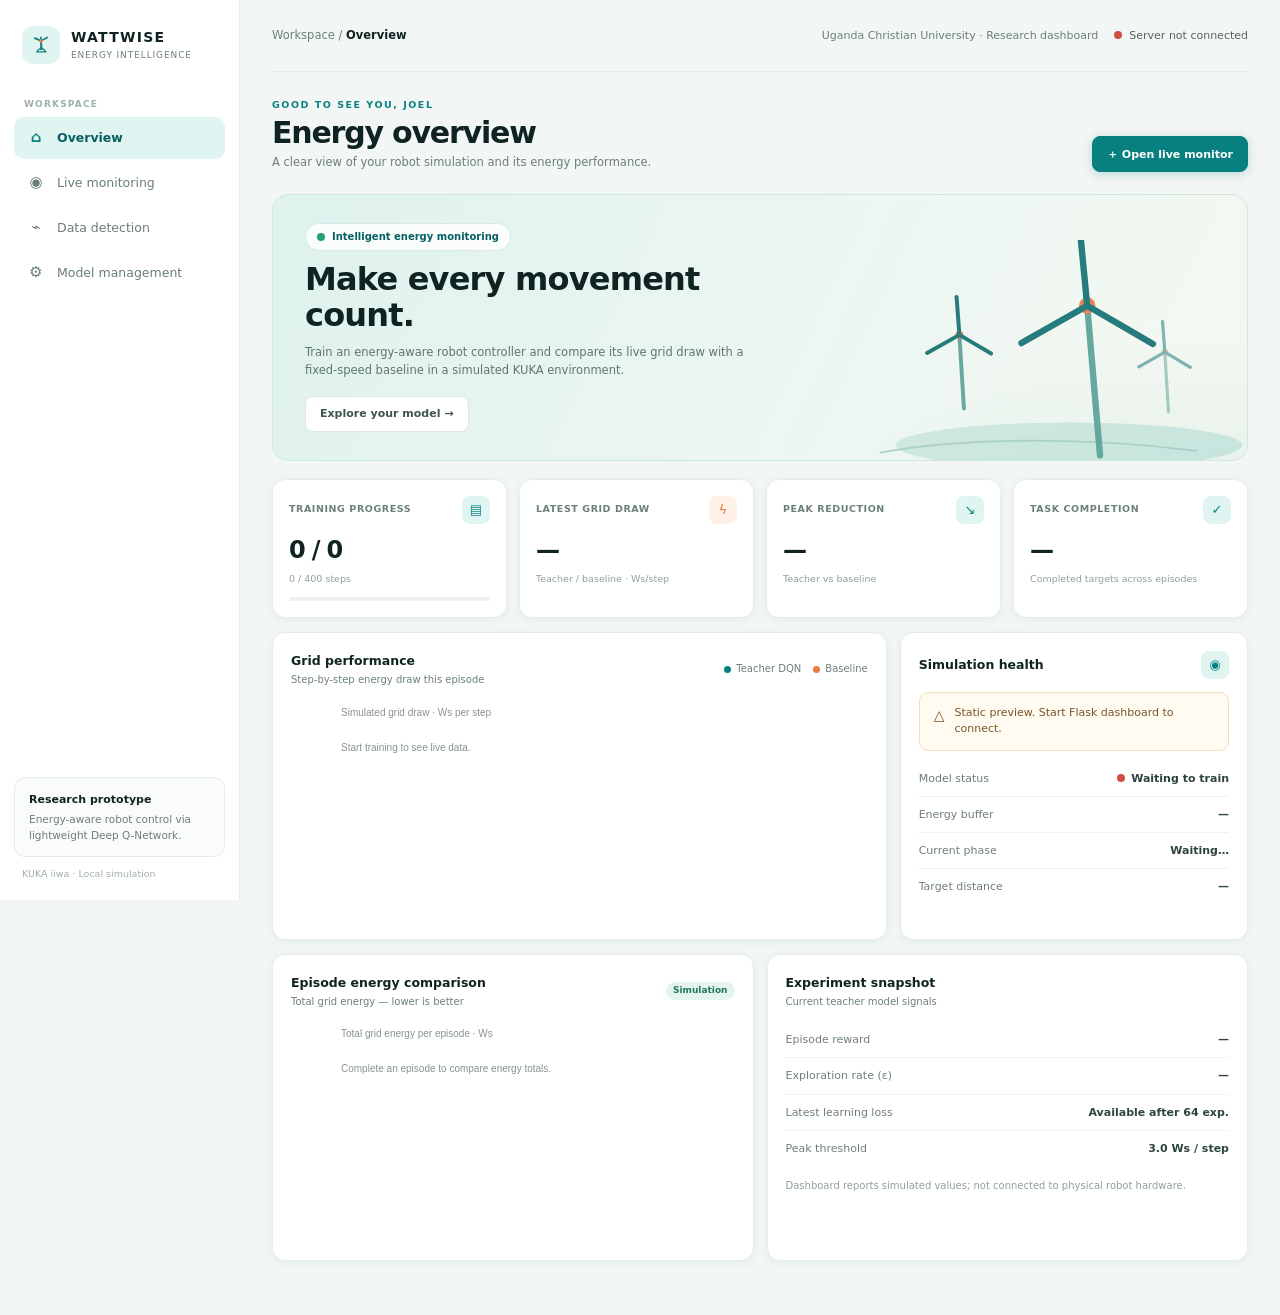
==== commit a9a81675: "Add dashboard startup and training updates Co-authored-by: Copilot <223556219+Copilot@users.noreply." ====
--- a/web/index.html
+++ b/web/index.html
@@ -3,805 +3,1075 @@
 <head>
   <meta charset="utf-8">
   <meta name="viewport" content="width=device-width, initial-scale=1">
-  <meta name="theme-color" content="#f3f6f5">
-  <title>Wattwise | Energy Intelligence</title>
+  <title>Wallie | Energy Intelligence</title>
   <style>
+    /* ── tokens ──────────────────────────────────────────────────── */
     :root {
-      color-scheme: light;
-      font: 14px/1.5 "Segoe UI", Inter, system-ui, sans-serif;
-      color: #172a2c;
-      background: #f3f6f5;
-      font-synthesis: none;
-      --ink: #172a2c;
-      --muted: #748382;
-      --line: #e6ece9;
-      --paper: #fff;
-      --canvas: #f3f6f5;
-      --teal: #087f82;
-      --teal-dark: #075c61;
-      --teal-soft: #e3f3f0;
-      --orange: #ed8455;
-      --red: #d9594c;
-      --shadow: 0 8px 26px rgb(22 46 41 / 4%);
-    }
-    * { box-sizing: border-box; }
-    body { margin: 0; min-width: 320px; min-height: 100vh; }
-    button, input { font: inherit; }
-    button { color: inherit; }
-    .app-shell { display: grid; grid-template-columns: 238px minmax(0, 1fr); min-height: 100vh; }
+      --ink:       #0f2422;
+      --ink2:      #2a3f3c;
+      --muted:     #6b7f7c;
+      --line:      #e4edea;
+      --paper:     #ffffff;
+      --canvas:    #f2f6f4;
+      --teal:      #08807f;
+      --teal-d:    #065f60;
+      --teal-l:    #e0f4f1;
+      --teal-m:    #b3e4de;
+      --orange:    #e97b44;
+      --orange-l:  #fff1e8;
+      --red:       #d44f43;
+      --green:     #20a073;
+      --shadow-s:  0 2px 8px rgba(8,128,127,.07);
+      --shadow-m:  0 6px 22px rgba(8,128,127,.10);
+      --shadow-l:  0 16px 48px rgba(8,128,127,.14);
+      --radius:    13px;
+      --sidebar-w: 240px;
+      font: 13px/1.55 "Inter", "Segoe UI", system-ui, sans-serif;
+      color: var(--ink);
+      background: var(--canvas);
+    }
+    @import url('https://fonts.googleapis.com/css2?family=Inter:wght@400;500;600;700;800&display=swap');
+    *, *::before, *::after { box-sizing: border-box; margin: 0; padding: 0; }
+    button, input { font: inherit; color: inherit; }
+    body { min-height: 100vh; overflow-x: hidden; }
+
+    /* ── sidebar ─────────────────────────────────────────────────── */
+    .shell { display: grid; grid-template-columns: var(--sidebar-w) 1fr; min-height: 100vh; }
     .sidebar {
-      position: sticky; top: 0; display: flex; height: 100vh; flex-direction: column;
-      padding: 26px 17px 18px; border-right: 1px solid var(--line); background: #fff;
-    }
-    .brand { display: flex; align-items: center; gap: 11px; padding: 0 10px 29px; }
+      position: sticky; top: 0; height: 100vh; overflow-y: auto;
+      display: flex; flex-direction: column;
+      background: var(--paper); border-right: 1px solid var(--line);
+      padding: 22px 14px 18px; gap: 0;
+      transition: transform .3s cubic-bezier(.4,0,.2,1);
+    }
+    .brand { display: flex; align-items: center; gap: 11px; padding: 4px 8px 24px; }
     .brand-mark {
-      display: grid; width: 38px; height: 38px; place-items: center; border-radius: 12px;
-      background: #e4f4f1; color: var(--teal);
-    }
-    .brand-mark svg { width: 24px; height: 24px; }
-    .brand-name { font-size: 15px; font-weight: 800; letter-spacing: .11em; }
-    .brand-caption { color: var(--muted); font-size: 10px; letter-spacing: .08em; text-transform: uppercase; }
-    .nav-label { padding: 8px 11px; color: #9aa8a5; font-size: 10px; font-weight: 750; letter-spacing: .13em; text-transform: uppercase; }
-    .nav-list { display: grid; gap: 5px; }
-    .nav-link {
-      display: flex; min-height: 43px; align-items: center; gap: 12px; padding: 0 12px;
-      border: 0; border-radius: 9px; background: transparent; color: #697977; cursor: pointer;
-      text-align: left; transition: background .16s ease, color .16s ease;
-    }
-    .nav-link:hover { background: #f4f8f6; color: var(--ink); }
-    .nav-link.active { background: var(--teal-soft); color: var(--teal-dark); font-weight: 700; }
-    .nav-icon { display: inline-grid; width: 19px; place-items: center; color: currentColor; font-size: 17px; }
-    .sidebar-spacer { flex: 1; }
-    .project-card { padding: 14px; border: 1px solid var(--line); border-radius: 12px; background: #f9fbfa; }
-    .project-card-title { margin: 0 0 7px; font-size: 12px; font-weight: 750; }
-    .project-card p { margin: 0; color: var(--muted); font-size: 11px; }
-    .sidebar-footer { padding: 15px 8px 0; color: #94a19f; font-size: 10px; }
-    .workspace { min-width: 0; padding: 0 36px 38px; }
+      width: 38px; height: 38px; border-radius: 11px;
+      background: var(--teal-l); color: var(--teal);
+      display: grid; place-items: center;
+      transition: box-shadow .2s ease;
+    }
+    .brand:hover .brand-mark { box-shadow: 0 0 0 4px var(--teal-m); }
+    .brand-name { font-size: 14px; font-weight: 800; letter-spacing: .09em; }
+    .brand-cap  { font-size: 9px; color: var(--muted); letter-spacing: .1em; text-transform: uppercase; }
+    .nav-section { font-size: 9px; font-weight: 750; color: #9eb0ac; letter-spacing: .13em;
+                   text-transform: uppercase; padding: 6px 10px 5px; margin-top: 4px; }
+    .nav { display: grid; gap: 3px; }
+    .nav-btn {
+      display: flex; align-items: center; gap: 11px; min-height: 42px; padding: 0 12px;
+      border: 0; border-radius: 10px; background: transparent; color: #697d79; cursor: pointer;
+      text-align: left; font-size: 12.5px; font-weight: 500;
+      transition: background .18s ease, color .18s ease, transform .15s ease;
+      position: relative; overflow: hidden;
+    }
+    .nav-btn::before {
+      content: ''; position: absolute; inset: 0; border-radius: inherit;
+      background: var(--teal); opacity: 0; transition: opacity .2s ease;
+    }
+    .nav-btn:hover { background: #f1f7f5; color: var(--ink); transform: translateX(2px); }
+    .nav-btn.active { background: var(--teal-l); color: var(--teal-d); font-weight: 700; }
+    .nav-btn.active .nav-ico { color: var(--teal); }
+    .nav-ico { font-size: 15px; width: 20px; text-align: center; flex-shrink: 0; transition: transform .2s ease; }
+    .nav-btn:hover .nav-ico { transform: scale(1.15); }
+    .sidebar-spacer { flex: 1; min-height: 20px; }
+    .project-chip {
+      padding: 13px 14px; border: 1px solid var(--line); border-radius: 11px;
+      background: #fafcfb; font-size: 10.5px; color: var(--muted); line-height: 1.55;
+    }
+    .project-chip strong { color: var(--ink); display: block; margin-bottom: 3px; font-size: 11px; }
+    .sidebar-foot { padding: 10px 8px 0; font-size: 9.5px; color: #a0afac; }
+
+    /* ── main workspace ──────────────────────────────────────────── */
+    .workspace { min-width: 0; padding: 0 32px 40px; background: var(--canvas); }
     .topbar {
-      display: flex; min-height: 77px; align-items: center; justify-content: space-between;
-      gap: 16px; border-bottom: 1px solid var(--line);
-    }
-    .breadcrumbs { color: var(--muted); font-size: 12px; }
-    .breadcrumbs strong { color: var(--ink); font-weight: 700; }
-    .topbar-right { display: flex; align-items: center; gap: 18px; }
-    .date-label { color: var(--muted); font-size: 12px; }
-    .server-status { display: inline-flex; align-items: center; gap: 8px; color: #50615e; font-size: 12px; }
-    .dot { width: 8px; height: 8px; border-radius: 50%; background: #a6b0ae; }
-    .dot.running { background: #24a47c; box-shadow: 0 0 0 3px #24a47c20; }
+      display: flex; align-items: center; justify-content: space-between;
+      min-height: 72px; border-bottom: 1px solid var(--line); gap: 16px;
+      position: sticky; top: 0; z-index: 50;
+      background: rgba(242,246,244,.85); backdrop-filter: blur(12px);
+    }
+    .crumbs { font-size: 11.5px; color: var(--muted); }
+    .crumbs strong { color: var(--ink); font-weight: 700; }
+    .topbar-r { display: flex; align-items: center; gap: 16px; }
+    .date-lbl { font-size: 11px; color: var(--muted); }
+    .srv-status { display: inline-flex; align-items: center; gap: 7px; font-size: 11px; color: #556260; }
+
+    /* live dot */
+    .dot {
+      width: 8px; height: 8px; border-radius: 50%; background: #b0bfbc;
+      transition: background .4s ease, box-shadow .4s ease;
+    }
+    .dot.running {
+      background: var(--green);
+      box-shadow: 0 0 0 0 rgba(32,160,115,.5);
+      animation: ripple 1.6s infinite;
+    }
     .dot.error { background: var(--red); }
-    .page-view { display: none; padding-top: 27px; animation: appear .18s ease-out; }
-    .page-view.active { display: block; }
-    @keyframes appear { from { opacity: .55; transform: translateY(3px); } to { opacity: 1; transform: none; } }
-    .page-heading { display: flex; flex-wrap: wrap; align-items: end; justify-content: space-between; gap: 14px; margin-bottom: 20px; }
-    .eyebrow { margin: 0 0 4px; color: var(--teal); font-size: 10px; font-weight: 800; letter-spacing: .14em; text-transform: uppercase; }
-    h1, h2, h3, p { margin-top: 0; }
-    h1 { margin-bottom: 4px; font-size: clamp(22px, 2.4vw, 29px); letter-spacing: -.04em; line-height: 1.2; }
-    h2 { margin-bottom: 5px; font-size: 18px; letter-spacing: -.025em; }
-    h3 { margin-bottom: 0; font-size: 13px; font-weight: 750; }
-    .page-description { margin: 0; color: var(--muted); font-size: 12px; }
-    .button {
-      display: inline-flex; min-height: 38px; align-items: center; justify-content: center; gap: 7px;
-      padding: 0 13px; border: 1px solid #dfe8e4; border-radius: 8px; background: #fff;
-      color: #425451; cursor: pointer; font-size: 11px; font-weight: 700; transition: .15s ease;
-    }
-    .button:hover:not(:disabled) { border-color: #b6d6cf; background: #f7fbf9; }
-    .button:disabled { cursor: not-allowed; opacity: .48; }
-    .button.primary { border-color: var(--teal); background: var(--teal); color: #fff; }
-    .button.primary:hover:not(:disabled) { border-color: var(--teal-dark); background: var(--teal-dark); }
-    .button.danger { border-color: #f0d7d2; color: #a8463d; }
+    @keyframes ripple {
+      0%   { box-shadow: 0 0 0 0   rgba(32,160,115,.5); }
+      70%  { box-shadow: 0 0 0 8px rgba(32,160,115,.0); }
+      100% { box-shadow: 0 0 0 0   rgba(32,160,115,.0); }
+    }
+
+    /* ── page views ──────────────────────────────────────────────── */
+    .view { display: none; padding-top: 26px; }
+    .view.active {
+      display: block;
+      animation: fadeSlide .25s cubic-bezier(.4,0,.2,1) both;
+    }
+    @keyframes fadeSlide {
+      from { opacity: 0; transform: translateY(8px); }
+      to   { opacity: 1; transform: none; }
+    }
+    .pg-head { display: flex; flex-wrap: wrap; align-items: flex-end; justify-content: space-between; gap: 14px; margin-bottom: 22px; }
+    .eyebrow { font-size: 9.5px; font-weight: 800; letter-spacing: .16em; text-transform: uppercase; color: var(--teal); margin-bottom: 3px; }
+    h1 { font-size: clamp(22px,2.6vw,30px); font-weight: 800; letter-spacing: -.04em; line-height: 1.15; margin-bottom: 4px; }
+    h2 { font-size: 17px; font-weight: 700; letter-spacing: -.025em; }
+    h3 { font-size: 12.5px; font-weight: 700; }
+    .pg-desc { font-size: 11.5px; color: var(--muted); }
+
+    /* ── buttons ─────────────────────────────────────────────────── */
+    .btn {
+      display: inline-flex; align-items: center; justify-content: center; gap: 6px;
+      min-height: 36px; padding: 0 14px; border: 1px solid #dce8e4; border-radius: 8px;
+      background: var(--paper); color: #3f5450; font-size: 11px; font-weight: 700;
+      cursor: pointer; transition: border-color .15s, background .15s, transform .12s, box-shadow .15s;
+    }
+    .btn:hover:not(:disabled) { border-color: #afd4cc; background: #f5faf8; box-shadow: var(--shadow-s); transform: translateY(-1px); }
+    .btn:active:not(:disabled) { transform: translateY(0); box-shadow: none; }
+    .btn:disabled { opacity: .42; cursor: not-allowed; }
+    .btn.primary { background: var(--teal); border-color: var(--teal); color: #fff; box-shadow: 0 2px 10px rgba(8,128,127,.25); }
+    .btn.primary:hover:not(:disabled) { background: var(--teal-d); border-color: var(--teal-d); box-shadow: 0 4px 18px rgba(8,128,127,.35); }
+    .btn.danger  { border-color: #f0d7d2; color: #9a3e37; }
+    .btn.danger:hover:not(:disabled) { background: #fff5f3; }
+
+    /* ── hero ────────────────────────────────────────────────────── */
     .hero {
-      position: relative; display: grid; min-height: 205px; grid-template-columns: minmax(0, 1.1fr) minmax(180px, .75fr);
-      align-items: center; overflow: hidden; padding: 27px 30px; border: 1px solid #d8e9e3;
-      border-radius: 15px; background: linear-gradient(110deg, #e6f4f0 0%, #edf6f3 54%, #f6f8f3 100%);
-    }
-    .hero-copy { position: relative; z-index: 1; max-width: 500px; }
-    .hero-copy h2 { max-width: 420px; margin: 8px 0; font-size: clamp(21px, 2.7vw, 32px); line-height: 1.15; }
-    .hero-copy p { max-width: 440px; margin-bottom: 16px; color: #637572; font-size: 12px; }
-    .hero-art { position: absolute; right: 0; bottom: -34px; width: min(45%, 430px); height: 250px; opacity: .86; }
-    .hero-art .haze { fill: #d6ebe5; }
-    .hero-art .tower { stroke: #67a9a0; stroke-width: 7; stroke-linecap: round; fill: none; }
-    .hero-art .blade { stroke: #267c7c; stroke-width: 7; stroke-linecap: round; fill: none; }
-    .hero-art .hub { fill: #ed8455; }
-    .hero-art .ground { stroke: #b8d7ce; stroke-width: 2; }
-    .hero-art .small-turbine { opacity: .55; }
-    .pill { display: inline-flex; align-items: center; gap: 6px; padding: 5px 9px; border-radius: 20px; background: #fff; color: var(--teal-dark); font-size: 10px; font-weight: 750; }
-    .metrics { display: grid; grid-template-columns: repeat(4, minmax(0, 1fr)); gap: 12px; margin: 16px 0; }
-    .metric, .panel, .phase-card { min-width: 0; border: 1px solid var(--line); border-radius: 12px; background: var(--paper); box-shadow: var(--shadow); }
-    .metric { padding: 15px; }
-    .metric-top { display: flex; align-items: center; justify-content: space-between; gap: 8px; }
-    .label { color: var(--muted); font-size: 10px; font-weight: 650; }
-    .metric-icon { display: grid; width: 28px; height: 28px; place-items: center; border-radius: 8px; background: #edf6f2; color: var(--teal); font-size: 14px; }
-    .metric-icon.orange { background: #fff1e9; color: #d7774c; }
-    .value { margin-top: 8px; color: var(--ink); font-size: 23px; font-weight: 780; letter-spacing: -.045em; font-variant-numeric: tabular-nums; }
-    .unit { margin-top: 3px; color: #899592; font-size: 10px; }
-    .track, .gauge { height: 5px; margin-top: 9px; overflow: hidden; border-radius: 9px; background: #edf1ef; }
-    .fill, .gauge-fill { width: 0; height: 100%; border-radius: inherit; background: linear-gradient(90deg, #087f82, #55b69d); transition: width .2s ease; }
-    .gauge-fill { background: linear-gradient(90deg, #edaa62, #29a583); }
-    .content-grid { display: grid; grid-template-columns: minmax(0, 1.45fr) minmax(260px, .85fr); gap: 13px; margin-top: 13px; }
-    .content-grid.equal { grid-template-columns: repeat(2, minmax(0, 1fr)); }
-    .panel { padding: 17px; }
-    .panel-title { display: flex; flex-wrap: wrap; align-items: center; justify-content: space-between; gap: 8px; margin-bottom: 11px; }
-    .panel-subtitle { margin: 3px 0 0; color: var(--muted); font-size: 10px; }
+      position: relative; overflow: hidden; display: grid;
+      grid-template-columns: minmax(0,1.1fr) minmax(160px,.75fr);
+      align-items: center; min-height: 210px;
+      padding: 28px 32px; border-radius: 16px;
+      border: 1px solid #cce8df;
+      background: linear-gradient(115deg, #dff2ed 0%, #ecf6f2 55%, #f5f8f1 100%);
+      margin-bottom: 18px;
+    }
+    .hero::after {
+      content: ''; position: absolute; inset: 0;
+      background: radial-gradient(ellipse 60% 80% at 100% 110%, rgba(8,128,127,.06) 0%, transparent 70%);
+      pointer-events: none;
+    }
+    .hero-copy { position: relative; z-index: 1; }
+    .hero-copy h2 { font-size: clamp(20px,2.8vw,32px); line-height: 1.15; margin: 10px 0; max-width: 420px; }
+    .hero-copy p { font-size: 11.5px; color: #5f7571; margin-bottom: 16px; max-width: 440px; }
+    .pill {
+      display: inline-flex; align-items: center; gap: 7px; padding: 5px 11px;
+      border-radius: 20px; background: rgba(255,255,255,.8); backdrop-filter: blur(6px);
+      color: var(--teal-d); font-size: 10px; font-weight: 750;
+      border: 1px solid rgba(8,128,127,.15);
+    }
+    /* animated turbine */
+    .hero-art { position: absolute; right: 0; bottom: -30px; width: min(44%,420px); height: 250px; }
+    .turbine-blade { transform-origin: 285px 65px; animation: spin 5s linear infinite; }
+    .turbine-blade-sm { transform-origin: 145px 97px; animation: spin 7s linear infinite; }
+    .turbine-blade-xs { transform-origin: 370px 116px; animation: spin 4s linear infinite reverse; }
+    @keyframes spin { from { transform: rotate(0deg); } to { transform: rotate(360deg); } }
+
+    /* ── metric cards ────────────────────────────────────────────── */
+    .metrics { display: grid; grid-template-columns: repeat(4,minmax(0,1fr)); gap: 12px; margin-bottom: 14px; }
+    .metric {
+      padding: 16px; border: 1px solid var(--line); border-radius: var(--radius);
+      background: var(--paper); box-shadow: var(--shadow-s);
+      transition: transform .2s ease, box-shadow .2s ease;
+      animation: cardIn .35s cubic-bezier(.4,0,.2,1) both;
+    }
+    .metric:hover { transform: translateY(-3px); box-shadow: var(--shadow-m); }
+    @keyframes cardIn {
+      from { opacity: 0; transform: translateY(12px); }
+      to   { opacity: 1; transform: none; }
+    }
+    .metric:nth-child(1) { animation-delay: .04s; }
+    .metric:nth-child(2) { animation-delay: .08s; }
+    .metric:nth-child(3) { animation-delay: .12s; }
+    .metric:nth-child(4) { animation-delay: .16s; }
+    .metric-top { display: flex; align-items: center; justify-content: space-between; margin-bottom: 8px; }
+    .mlabel { font-size: 9.5px; font-weight: 700; color: var(--muted); text-transform: uppercase; letter-spacing: .06em; }
+    .mico { width: 28px; height: 28px; border-radius: 8px; display: grid; place-items: center;
+            background: var(--teal-l); color: var(--teal); font-size: 13px; }
+    .mico.orange { background: var(--orange-l); color: var(--orange); }
+    .mval {
+      font-size: 24px; font-weight: 800; letter-spacing: -.05em; color: var(--ink);
+      font-variant-numeric: tabular-nums;
+      transition: color .3s ease;
+    }
+    .munit { font-size: 9.5px; color: #8fa09d; margin-top: 3px; }
+    .mtrack { height: 4px; border-radius: 4px; background: #edf1ef; margin-top: 10px; overflow: hidden; }
+    .mfill { height: 100%; border-radius: inherit; background: linear-gradient(90deg, var(--teal), #55b89e); transition: width .5s cubic-bezier(.4,0,.2,1); }
+    .mgauge { height: 4px; border-radius: 4px; background: #edf1ef; margin-top: 10px; overflow: hidden; }
+    .mgaugefill { height: 100%; border-radius: inherit; background: linear-gradient(90deg, #e9a855, var(--green)); transition: width .5s cubic-bezier(.4,0,.2,1); }
+
+    /* ── panels ──────────────────────────────────────────────────── */
+    .grid2 { display: grid; grid-template-columns: minmax(0,1.5fr) minmax(240px,.85fr); gap: 13px; margin-bottom: 14px; }
+    .grid2.eq { grid-template-columns: repeat(2,minmax(0,1fr)); }
+    .panel {
+      border: 1px solid var(--line); border-radius: var(--radius);
+      background: var(--paper); padding: 18px;
+      box-shadow: var(--shadow-s);
+      transition: box-shadow .2s ease;
+    }
+    .panel:hover { box-shadow: var(--shadow-m); }
+    .panel-head { display: flex; flex-wrap: wrap; align-items: center; justify-content: space-between; gap: 8px; margin-bottom: 13px; }
+    .panel-sub { font-size: 10px; color: var(--muted); margin-top: 2px; }
     canvas { display: block; width: 100%; height: 220px; }
     #robot-canvas { height: 242px; }
-    .legend { display: flex; flex-wrap: wrap; gap: 12px; color: var(--muted); font-size: 10px; }
+    .legend { display: flex; gap: 12px; font-size: 10px; color: var(--muted); }
     .legend span { display: inline-flex; align-items: center; gap: 5px; }
-    .legend i { width: 7px; height: 7px; border-radius: 50%; background: var(--orange); }
-    .legend .teal-dot { background: var(--teal); }
+    .leg-dot { width: 7px; height: 7px; border-radius: 50%; }
+
+    /* ── status rows ─────────────────────────────────────────────── */
+    .slist { margin-top: 10px; }
+    .srow {
+      display: flex; align-items: center; justify-content: space-between; gap: 10px;
+      padding: 9px 0; border-bottom: 1px solid #eff3f0; font-size: 11px;
+      transition: background .15s ease;
+    }
+    .srow:last-child { border-bottom: 0; }
+    .srow:hover { background: #fafcfb; border-radius: 6px; padding-left: 6px; padding-right: 6px; }
+    .srow .sk { color: #6e7f7b; }
+    .sval { display: inline-flex; align-items: center; gap: 6px; color: #2e4440; font-weight: 700; }
+
+    /* ── alert ───────────────────────────────────────────────────── */
     .alert {
-      display: flex; align-items: start; gap: 10px; padding: 12px; border: 1px solid #e1efea;
-      border-radius: 9px; background: #f4faf7; color: #536661; font-size: 11px;
-    }
-    .alert.warning { border-color: #f3dfc5; background: #fff9f0; color: #805c37; }
-    .alert.error { border-color: #f0d3ce; background: #fff5f3; color: #a8463d; }
-    .alert-icon { color: var(--teal); font-size: 15px; }
-    .alert.warning .alert-icon { color: #d58334; }
-    .alert.error .alert-icon { color: var(--red); }
-    .status-list { display: grid; gap: 0; margin-top: 9px; }
-    .status-row { display: flex; align-items: center; justify-content: space-between; gap: 10px; padding: 10px 0; border-bottom: 1px solid #eff2f0; font-size: 11px; }
-    .status-row:last-child { border-bottom: 0; }
-    .status-row span:first-child { color: #71807d; }
-    .status-value { display: inline-flex; align-items: center; gap: 6px; color: #344845; font-weight: 700; }
-    .status-value .dot { width: 6px; height: 6px; background: #32a482; }
-    .table-wrap { overflow-x: auto; }
-    .table { width: 100%; border-collapse: collapse; font-size: 11px; }
-    .table th, .table td { padding: 10px 8px; border-bottom: 1px solid #edf1ef; text-align: left; white-space: nowrap; }
-    .table th { color: #82908d; font-size: 9px; font-weight: 750; letter-spacing: .06em; text-transform: uppercase; }
-    .table td { color: #50615e; }
-    .table td:last-child, .table th:last-child { text-align: right; }
-    .table td.metric-cell { color: var(--teal-dark); font-weight: 700; }
-    .tag { display: inline-flex; padding: 3px 7px; border-radius: 12px; background: #eaf5f0; color: #28785f; font-size: 9px; font-weight: 750; }
-    .tag.warning { background: #fff2df; color: #a96922; }
-    .history { max-height: 270px; overflow: auto; margin: 0; padding-left: 18px; color: #677773; font-size: 10px; }
-    .history li { padding: 7px 0; border-bottom: 1px solid #eff2f0; }
-    .controls { display: flex; flex-wrap: wrap; align-items: end; gap: 10px; margin-top: 14px; }
-    label { display: grid; gap: 5px; color: #6d7c78; font-size: 10px; font-weight: 650; }
-    input[type="number"] { width: 104px; min-height: 38px; padding: 0 10px; border: 1px solid #dfe8e4; border-radius: 8px; background: #fff; color: var(--ink); }
+      display: flex; align-items: flex-start; gap: 10px; padding: 12px 14px;
+      border: 1px solid #d4ebe5; border-radius: 9px; background: #f2faf7;
+      color: #4a6360; font-size: 11px; line-height: 1.5;
+      transition: background .3s ease, border-color .3s ease;
+    }
+    .alert.warning { border-color: #f3dfbf; background: #fffbf0; color: #7a5528; }
+    .alert.error   { border-color: #f0cdc9; background: #fff5f3; color: #9a3530; }
+    .alert-ico { font-size: 14px; flex-shrink: 0; }
+
+    /* ── table ───────────────────────────────────────────────────── */
+    .twrap { overflow-x: auto; }
+    .tbl { width: 100%; border-collapse: collapse; font-size: 10.5px; }
+    .tbl th, .tbl td { padding: 10px 8px; border-bottom: 1px solid #edf1ef; text-align: left; white-space: nowrap; }
+    .tbl th { font-size: 9px; font-weight: 750; color: #82918d; text-transform: uppercase; letter-spacing: .06em; }
+    .tbl td { color: #4d5f5b; }
+    .tbl td:last-child, .tbl th:last-child { text-align: right; }
+    .tbl tbody tr { transition: background .15s ease; }
+    .tbl tbody tr:hover { background: #f8fbf9; }
+    .tbl td.hi { color: var(--teal-d); font-weight: 700; }
+    .tag { display: inline-flex; padding: 2px 7px; border-radius: 10px; background: #e5f4ee; color: #1f7a57; font-size: 9px; font-weight: 750; }
+    .tag.warn { background: #fff2df; color: #a06522; }
+
+    /* ── controls ────────────────────────────────────────────────── */
+    .controls { display: flex; flex-wrap: wrap; align-items: flex-end; gap: 10px; margin-top: 14px; }
+    label { display: grid; gap: 5px; font-size: 9.5px; font-weight: 700; color: #657672; letter-spacing: .03em; }
+    input[type="number"] { width: 104px; min-height: 36px; padding: 0 10px; border: 1px solid #dce8e4; border-radius: 8px; background: var(--paper); transition: border-color .15s, box-shadow .15s; }
+    input[type="number"]:focus { outline: none; border-color: var(--teal); box-shadow: 0 0 0 3px rgba(8,128,127,.12); }
     input[type="range"] { width: 120px; accent-color: var(--teal); }
-    .speed-value { color: var(--teal-dark); font-size: 10px; font-weight: 750; }
-    .error-message { margin: 12px 0 0; padding: 10px 12px; border: 1px solid #f0d3ce; border-radius: 8px; background: #fff5f3; color: #a8463d; font-size: 11px; }
-    .error-message[hidden] { display: none; }
-    .phase-grid { display: grid; grid-template-columns: repeat(3, minmax(0, 1fr)); gap: 12px; }
-    .phase-card { padding: 17px; }
-    .phase-card.active { border-color: #a9d8cb; background: #f2faf7; }
-    .phase-number { color: var(--teal); font-size: 10px; font-weight: 800; letter-spacing: .1em; text-transform: uppercase; }
-    .phase-card h3 { margin: 8px 0 4px; font-size: 13px; }
-    .phase-card p { margin: 0; color: var(--muted); font-size: 10px; }
-    .config-table td:first-child { color: #74827f; }
-    .config-table td:last-child { color: var(--ink); font-weight: 650; text-align: right; }
-    .section-note { margin: 13px 0 0; color: #8b9694; font-size: 10px; line-height: 1.6; }
-    .empty-note { color: #98a4a1; font-size: 11px; }
-    @media (max-width: 1050px) {
-      .app-shell { grid-template-columns: 205px minmax(0, 1fr); }
-      .workspace { padding-right: 22px; padding-left: 22px; }
-      .metrics { grid-template-columns: repeat(2, minmax(0, 1fr)); }
+    .speed-val { color: var(--teal-d); font-size: 10px; font-weight: 750; }
+    .err-msg { margin: 10px 0 0; padding: 10px 12px; border: 1px solid #f0d3ce; border-radius: 8px; background: #fff5f3; color: #a03530; font-size: 11px; animation: fadeSlide .2s ease; }
+    .err-msg[hidden] { display: none; }
+    .note { margin-top: 12px; font-size: 10px; color: #8fa09d; line-height: 1.65; }
+
+    /* ── phases ──────────────────────────────────────────────────── */
+    .phase-grid { display: grid; grid-template-columns: repeat(3,minmax(0,1fr)); gap: 12px; margin-bottom: 14px; }
+    .phase-card {
+      padding: 18px; border: 1px solid var(--line); border-radius: var(--radius);
+      background: var(--paper); box-shadow: var(--shadow-s);
+      transition: transform .2s ease, box-shadow .2s ease, border-color .2s ease;
+    }
+    .phase-card:hover { transform: translateY(-3px); box-shadow: var(--shadow-m); }
+    .phase-card.active { border-color: #9ed3c8; background: linear-gradient(135deg, #f0fbf8, #f8fdfc); }
+    .phase-num { font-size: 9px; font-weight: 800; letter-spacing: .12em; text-transform: uppercase; color: var(--teal); }
+    .phase-card h3 { margin: 8px 0 4px; font-size: 13.5px; }
+    .phase-card p { font-size: 10px; color: var(--muted); }
+    .phase-badge {
+      display: inline-flex; align-items: center; padding: 3px 9px;
+      border-radius: 20px; font-size: 9px; font-weight: 750;
+    }
+    .phase-badge.p0 { background: var(--teal-l); color: var(--teal-d); }
+    .phase-badge.p1 { background: var(--orange-l); color: #c4632a; }
+
+    /* ── history list ────────────────────────────────────────────── */
+    .hist { max-height: 275px; overflow-y: auto; list-style: none; padding: 0; }
+    .hist li { padding: 8px 0; border-bottom: 1px solid #eff3f0; font-size: 10px; color: #607370; animation: fadeSlide .2s ease; }
+    .hist li:last-child { border-bottom: 0; }
+    .empty-note { font-size: 11px; color: #98a7a4; }
+
+    /* ── toast ───────────────────────────────────────────────────── */
+    #toast-container { position: fixed; bottom: 22px; right: 22px; z-index: 9999; display: flex; flex-direction: column; gap: 8px; pointer-events: none; }
+    .toast {
+      display: flex; align-items: center; gap: 10px; padding: 11px 16px;
+      border-radius: 10px; background: var(--ink2); color: #fff; font-size: 11px; font-weight: 600;
+      box-shadow: 0 6px 24px rgba(0,0,0,.2);
+      animation: toastIn .25s cubic-bezier(.4,0,.2,1) both;
+      pointer-events: auto;
+    }
+    .toast.success { background: #14574a; }
+    .toast.warn    { background: #704a1a; }
+    .toast.error   { background: #6e2424; }
+    @keyframes toastIn { from { opacity: 0; transform: translateX(24px); } to { opacity: 1; transform: none; } }
+    @keyframes toastOut { from { opacity: 1; } to { opacity: 0; transform: translateX(24px); } }
+
+    /* ── responsive ──────────────────────────────────────────────── */
+    @media (max-width: 1060px) {
+      .shell { grid-template-columns: 200px 1fr; }
+      .workspace { padding-right: 20px; padding-left: 20px; }
+      .metrics { grid-template-columns: repeat(2,1fr); }
     }
     @media (max-width: 760px) {
-      .app-shell { display: block; }
-      .sidebar { position: static; width: 100%; height: auto; padding: 12px 14px 9px; border-right: 0; border-bottom: 1px solid var(--line); }
-      .brand { padding: 0 4px 10px; }
-      .nav-label, .sidebar-spacer, .project-card, .sidebar-footer { display: none; }
-      .nav-list { display: flex; overflow-x: auto; gap: 5px; padding-bottom: 2px; scrollbar-width: none; }
-      .nav-list::-webkit-scrollbar { display: none; }
-      .nav-link { min-height: 37px; flex: 0 0 auto; gap: 7px; padding: 0 10px; font-size: 11px; }
-      .nav-icon { font-size: 14px; }
-      .workspace { padding: 0 15px 25px; }
-      .topbar { min-height: 56px; }
-      .date-label { display: none; }
-      .page-view { padding-top: 21px; }
-      .hero { min-height: 220px; grid-template-columns: 1fr; padding: 22px; }
-      .hero-art { right: -24px; bottom: -60px; width: 66%; opacity: .38; }
-      .content-grid, .content-grid.equal { grid-template-columns: 1fr; }
+      .shell { display: block; }
+      .sidebar { position: static; height: auto; flex-direction: row; flex-wrap: wrap; padding: 10px 12px 8px; }
+      .brand { padding-bottom: 8px; margin-right: 16px; }
+      .nav-section, .sidebar-spacer, .project-chip, .sidebar-foot { display: none; }
+      .nav { display: flex; flex-wrap: nowrap; overflow-x: auto; gap: 4px; }
+      .nav::-webkit-scrollbar { display: none; }
+      .nav-btn { flex: 0 0 auto; min-height: 36px; font-size: 11px; padding: 0 11px; }
+      .workspace { padding: 0 14px 28px; }
+      .topbar { min-height: 52px; }
+      .date-lbl { display: none; }
+      .grid2, .grid2.eq { grid-template-columns: 1fr; }
       .phase-grid { grid-template-columns: 1fr; }
-    }
-    @media (max-width: 460px) {
-      .metrics { gap: 8px; }
-      .metric { padding: 12px; }
-      .value { font-size: 19px; }
-      .workspace { padding-right: 11px; padding-left: 11px; }
-      .topbar-right { gap: 9px; }
-      .server-status { font-size: 10px; }
-      .controls { align-items: stretch; }
-      .controls .button { flex: 1 1 42%; }
-      .hero-copy h2 { font-size: 24px; }
+      .hero { grid-template-columns: 1fr; }
+      .hero-art { right: -20px; bottom: -50px; opacity: .3; width: 65%; }
     }
   </style>
 </head>
 <body>
-  <div class="app-shell">
-    <aside class="sidebar">
-      <div class="brand">
-        <span class="brand-mark" aria-hidden="true">
-          <svg viewBox="0 0 32 32" fill="none">
-            <path d="M16 5v17M16 10 7 6M16 10l9-5M16 10l1 11" stroke="currentColor" stroke-width="2.4" stroke-linecap="round"/>
-            <circle cx="16" cy="10" r="2.6" fill="#ed8455"/>
-            <path d="M9 26h15M13 22h7l3 4H10l3-4Z" stroke="currentColor" stroke-width="1.8" stroke-linejoin="round"/>
-          </svg>
+<div id="toast-container"></div>
+
+<div class="shell">
+  <!-- ── sidebar ──────────────────────────────────────── -->
+  <aside class="sidebar">
+    <div class="brand">
+      <span class="brand-mark">
+        <svg width="22" height="22" viewBox="0 0 32 32" fill="none">
+          <path d="M16 5v17M16 10 7 6M16 10l9-5M16 10l1 11" stroke="currentColor" stroke-width="2.4" stroke-linecap="round"/>
+          <circle cx="16" cy="10" r="2.6" fill="#e97b44"/>
+          <path d="M9 26h15M13 22h7l3 4H10l3-4Z" stroke="currentColor" stroke-width="1.8" stroke-linejoin="round"/>
+        </svg>
+      </span>
+      <span><div class="brand-name">WATTWISE</div><div class="brand-cap">Energy intelligence</div></span>
+    </div>
+    <div class="nav-section">Workspace</div>
+    <nav class="nav">
+      <button class="nav-btn active" data-view="overview" aria-current="page">
+        <span class="nav-ico">⌂</span>Overview
+      </button>
+      <button class="nav-btn" data-view="monitoring">
+        <span class="nav-ico">◉</span>Live monitoring
+      </button>
+      <button class="nav-btn" data-view="detection">
+        <span class="nav-ico">⌁</span>Data detection
+      </button>
+      <button class="nav-btn" data-view="management">
+        <span class="nav-ico">⚙</span>Model management
+      </button>
+    </nav>
+    <div class="sidebar-spacer"></div>
+    <div class="project-chip">
+      <strong>Research prototype</strong>
+      Energy-aware robot control via lightweight Deep Q-Network.
+    </div>
+    <div class="sidebar-foot">KUKA iiwa · Local simulation</div>
+  </aside>
+
+  <!-- ── workspace ─────────────────────────────────────── -->
+  <main class="workspace">
+    <header class="topbar">
+      <div class="crumbs">Workspace / <strong id="crumb">Overview</strong></div>
+      <div class="topbar-r">
+        <span class="date-lbl">Uganda Christian University · Research dashboard</span>
+        <span class="srv-status">
+          <span class="dot" id="sdot"></span>
+          <span id="stxt">Connecting…</span>
         </span>
-        <span><span class="brand-name">WATTWISE</span><br><span class="brand-caption">Energy intelligence</span></span>
-      </div>
-      <div class="nav-label">Workspace</div>
-      <nav class="nav-list" aria-label="Main navigation">
-        <button class="nav-link active" type="button" data-view-target="overview" aria-current="page"><span class="nav-icon">⌂</span>Overview</button>
-        <button class="nav-link" type="button" data-view-target="monitoring"><span class="nav-icon">◉</span>Live monitoring</button>
-        <button class="nav-link" type="button" data-view-target="detection"><span class="nav-icon">⌁</span>Data detection</button>
-        <button class="nav-link" type="button" data-view-target="management"><span class="nav-icon">⚙</span>Model management</button>
-      </nav>
-      <div class="sidebar-spacer"></div>
-      <div class="project-card">
-        <p class="project-card-title">Research prototype</p>
-        <p>Energy-aware robot control powered by a lightweight Deep Q-Network.</p>
-      </div>
-      <div class="sidebar-footer">KUKA iiwa · Local simulation</div>
-    </aside>
-
-    <main class="workspace">
-      <header class="topbar">
-        <div class="breadcrumbs">Workspace <span aria-hidden="true">/</span> <strong id="breadcrumb-current">Overview</strong></div>
-        <div class="topbar-right">
-          <span class="date-label">Uganda Christian University · Research dashboard</span>
-          <span class="server-status" role="status" aria-live="polite"><span class="dot" id="status-dot"></span><span id="status-text">Connecting to simulation…</span></span>
+      </div>
+    </header>
+
+    <!-- ── OVERVIEW ──────────────────────────────────── -->
+    <section class="view active" id="view-overview" data-title="Overview">
+      <div class="pg-head">
+        <div>
+          <div class="eyebrow">Good to see you, Joel</div>
+          <h1>Energy overview</h1>
+          <p class="pg-desc">A clear view of your robot simulation and its energy performance.</p>
         </div>
-      </header>
-
-      <section class="page-view active" id="view-overview" data-title="Overview" aria-labelledby="overview-title">
-        <div class="page-heading">
-          <div><p class="eyebrow">Good to see you, Joel</p><h1 id="overview-title">Energy overview</h1><p class="page-description">A clear view of your robot simulation and its energy performance.</p></div>
-          <button class="button primary" type="button" data-go-view="monitoring">＋ <span>Open live monitor</span></button>
+        <button class="btn primary" data-go="monitoring">＋ Open live monitor</button>
+      </div>
+
+      <!-- hero -->
+      <section class="hero">
+        <div class="hero-copy">
+          <div class="pill"><span class="dot running"></span> Intelligent energy monitoring</div>
+          <h2>Make every movement count.</h2>
+          <p>Train an energy-aware robot controller and compare its live grid draw with a fixed-speed baseline in a simulated KUKA environment.</p>
+          <button class="btn" data-go="management">Explore your model →</button>
         </div>
-
-        <section class="hero" aria-label="Project introduction">
-          <div class="hero-copy">
-            <span class="pill"><span class="dot running"></span> Intelligent energy monitoring</span>
-            <h2>Make every movement count.</h2>
-            <p>Train an energy-aware robot controller and compare its live grid draw with a fixed-speed baseline in a simulated KUKA environment.</p>
-            <button class="button" type="button" data-go-view="management">Explore your model <span aria-hidden="true">→</span></button>
+        <svg class="hero-art" viewBox="0 0 460 260" fill="none" aria-hidden="true">
+          <ellipse cx="265" cy="218" rx="190" ry="25" fill="#d0e9e2"/>
+          <path d="M58 226c83-15 209-19 347-2" stroke="#b0d3c8" stroke-width="2"/>
+          <!-- small left turbine -->
+          <g transform="translate(145 97) scale(.62)">
+            <path d="M0 0 8 130" stroke="#67a9a0" stroke-width="7" stroke-linecap="round"/>
+            <circle r="7" fill="#ed8455"/>
+            <g class="turbine-blade-sm">
+              <path d="M0 0-5-67M0 0 56 33M0 0-57 32" stroke="#267c7c" stroke-width="7" stroke-linecap="round"/>
+            </g>
+          </g>
+          <!-- main turbine -->
+          <g transform="translate(285 65)">
+            <path d="M0 0 14 164" stroke="#67a9a0" stroke-width="7" stroke-linecap="round"/>
+            <circle r="9" fill="#ed8455"/>
+            <g class="turbine-blade">
+              <path d="M0 0-8-83M0 0 72 42M0 0-72 41" stroke="#267c7c" stroke-width="7" stroke-linecap="round"/>
+            </g>
+          </g>
+          <!-- small right turbine -->
+          <g transform="translate(370 116) scale(.5)" style="opacity:.55">
+            <path d="M0 0 8 130" stroke="#67a9a0" stroke-width="7" stroke-linecap="round"/>
+            <circle r="7" fill="#ed8455"/>
+            <g class="turbine-blade-xs">
+              <path d="M0 0-5-67M0 0 56 33M0 0-57 32" stroke="#267c7c" stroke-width="7" stroke-linecap="round"/>
+            </g>
+          </g>
+        </svg>
+      </section>
+
+      <!-- metrics -->
+      <div class="metrics">
+        <article class="metric">
+          <div class="metric-top"><span class="mlabel">Training progress</span><span class="mico">▤</span></div>
+          <div class="mval" id="ep-val">0 / 0</div>
+          <div class="munit" id="step-val">0 / 400 steps</div>
+          <div class="mtrack"><div class="mfill" id="ep-prog" style="width:0%"></div></div>
+        </article>
+        <article class="metric">
+          <div class="metric-top"><span class="mlabel">Latest grid draw</span><span class="mico orange">ϟ</span></div>
+          <div class="mval" id="grid-val">—</div>
+          <div class="munit">Teacher / baseline · Ws/step</div>
+        </article>
+        <article class="metric">
+          <div class="metric-top"><span class="mlabel">Peak reduction</span><span class="mico">↘</span></div>
+          <div class="mval" id="peak-val">—</div>
+          <div class="munit">Teacher vs baseline</div>
+        </article>
+        <article class="metric">
+          <div class="metric-top"><span class="mlabel">Task completion</span><span class="mico">✓</span></div>
+          <div class="mval" id="compl-val">—</div>
+          <div class="munit">Completed targets across episodes</div>
+        </article>
+      </div>
+
+      <div class="grid2">
+        <article class="panel">
+          <div class="panel-head">
+            <div><h3>Grid performance</h3><p class="panel-sub">Step-by-step energy draw this episode</p></div>
+            <div class="legend">
+              <span><span class="leg-dot" style="background:var(--teal)"></span>Teacher DQN</span>
+              <span><span class="leg-dot" style="background:var(--orange)"></span>Baseline</span>
+            </div>
           </div>
-          <svg class="hero-art" viewBox="0 0 460 260" role="img" aria-label="Illustration of wind turbines generating clean energy">
-            <ellipse class="haze" cx="265" cy="218" rx="190" ry="25"/>
-            <path class="ground" d="M58 226c83-15 209-19 347-2"/>
-            <g class="small-turbine" transform="translate(145 97) scale(.62)">
-              <path class="tower" d="M0 0 8 130"/><circle class="hub" r="7"/>
-              <path class="blade" d="M0 0-5-67M0 0 56 33M0 0-57 32"/>
-            </g>
-            <g transform="translate(285 65)">
-              <path class="tower" d="M0 0 14 164"/><circle class="hub" r="9"/>
-              <path class="blade" d="M0 0-8-83M0 0 72 42M0 0-72 41"/>
-            </g>
-            <g class="small-turbine" transform="translate(370 116) scale(.5)">
-              <path class="tower" d="M0 0 8 130"/><circle class="hub" r="7"/>
-              <path class="blade" d="M0 0-5-67M0 0 56 33M0 0-57 32"/>
-            </g>
-          </svg>
-        </section>
-
-        <section class="metrics" aria-label="Key training metrics">
-          <article class="metric"><div class="metric-top"><span class="label">Training progress</span><span class="metric-icon">▤</span></div><div class="value" id="episode-value">0 / 0</div><div class="unit" id="step-value">0 / 400 simulation steps</div><div class="track"><div class="fill" id="episode-progress"></div></div></article>
-          <article class="metric"><div class="metric-top"><span class="label">Latest grid draw</span><span class="metric-icon orange">ϟ</span></div><div class="value" id="grid-value">—</div><div class="unit">Teacher / baseline · Ws per step</div></article>
-          <article class="metric"><div class="metric-top"><span class="label">Peak reduction</span><span class="metric-icon">↘</span></div><div class="value" id="peak-value">—</div><div class="unit">Teacher compared with baseline</div></article>
-          <article class="metric"><div class="metric-top"><span class="label">Task completion</span><span class="metric-icon">✓</span></div><div class="value" id="completion-value">—</div><div class="unit">Completed targets across episodes</div></article>
-        </section>
-
-        <div class="content-grid">
-          <article class="panel">
-            <div class="panel-title"><div><h3>Grid performance</h3><p class="panel-subtitle">Step-by-step energy draw in the current episode</p></div><div class="legend"><span><i class="teal-dot"></i>Teacher DQN</span><span><i></i>Baseline</span></div></div>
-            <canvas id="grid-chart" aria-label="Live grid draw comparison against a constant-speed baseline"></canvas>
-          </article>
-          <article class="panel">
-            <div class="panel-title"><div><h3>Simulation health</h3><p class="panel-subtitle">Your model and environment at a glance</p></div><span class="metric-icon">◉</span></div>
-            <p id="alert-box" class="alert" aria-live="polite"><span class="alert-icon">✓</span><span>Ready. Start a short training run to collect simulation metrics.</span></p>
-            <div class="status-list">
-              <div class="status-row"><span>Model status</span><span class="status-value"><span class="dot"></span><span id="model-status">Waiting to train</span></span></div>
-              <div class="status-row"><span>Energy buffer</span><span class="status-value" id="buffer-value">—</span></div>
-              <div class="status-row"><span>Current phase</span><span class="status-value" id="phase-value">Waiting for simulation…</span></div>
-              <div class="status-row"><span>Target distance</span><span class="status-value" id="distance-value">—</span></div>
-            </div>
-          </article>
+          <canvas id="grid-chart"></canvas>
+        </article>
+        <article class="panel">
+          <div class="panel-head"><h3>Simulation health</h3><span class="mico">◉</span></div>
+          <p id="alert-box" class="alert"><span class="alert-ico">✓</span><span>Ready. Start a training run to collect metrics.</span></p>
+          <div class="slist">
+            <div class="srow"><span class="sk">Model status</span><span class="sval"><span class="dot" id="model-dot"></span><span id="model-status">Waiting to train</span></span></div>
+            <div class="srow"><span class="sk">Energy buffer</span><span class="sval" id="buf-val">—</span></div>
+            <div class="srow"><span class="sk">Current phase</span><span class="sval" id="phase-val">Waiting…</span></div>
+            <div class="srow"><span class="sk">Target distance</span><span class="sval" id="dist-val">—</span></div>
+          </div>
+        </article>
+      </div>
+
+      <div class="grid2 eq">
+        <article class="panel">
+          <div class="panel-head">
+            <div><h3>Episode energy comparison</h3><p class="panel-sub">Total grid energy — lower is better</p></div>
+            <span class="tag">Simulation</span>
+          </div>
+          <canvas id="ep-chart"></canvas>
+        </article>
+        <article class="panel">
+          <div class="panel-head"><div><h3>Experiment snapshot</h3><p class="panel-sub">Current teacher model signals</p></div></div>
+          <div class="slist">
+            <div class="srow"><span class="sk">Episode reward</span><span class="sval" id="reward-val">—</span></div>
+            <div class="srow"><span class="sk">Exploration rate (ε)</span><span class="sval" id="eps-val">—</span></div>
+            <div class="srow"><span class="sk">Latest learning loss</span><span class="sval" id="loss-val">Available after 64 exp.</span></div>
+            <div class="srow"><span class="sk">Peak threshold</span><span class="sval">3.0 Ws / step</span></div>
+          </div>
+          <p class="note">Dashboard reports simulated values; not connected to physical robot hardware.</p>
+        </article>
+      </div>
+    </section>
+
+    <!-- ── LIVE MONITORING ────────────────────────────── -->
+    <section class="view" id="view-monitoring" data-title="Live monitoring">
+      <div class="pg-head">
+        <div>
+          <div class="eyebrow">Simulation control room</div>
+          <h1>Live monitoring</h1>
+          <p class="pg-desc">Watch the KUKA simulation, tune playback, and control training.</p>
         </div>
-        <div class="content-grid equal">
-          <article class="panel">
-            <div class="panel-title"><div><h3>Episode energy comparison</h3><p class="panel-subtitle">Total grid energy · lower is better</p></div><span class="tag">Simulation</span></div>
-            <canvas id="episode-chart" aria-label="Episode grid energy compared with the fixed-speed baseline"></canvas>
-          </article>
-          <article class="panel">
-            <div class="panel-title"><div><h3>Experiment snapshot</h3><p class="panel-subtitle">Current teacher model signals</p></div></div>
-            <div class="status-list">
-              <div class="status-row"><span>Episode reward</span><span class="status-value" id="reward-value">—</span></div>
-              <div class="status-row"><span>Exploration rate (ε)</span><span class="status-value" id="epsilon-value">—</span></div>
-              <div class="status-row"><span>Latest learning loss</span><span class="status-value" id="loss-value">Available after 64 experiences</span></div>
-              <div class="status-row"><span>Current threshold</span><span class="status-value">3.0 Ws / step</span></div>
-            </div>
-            <p class="section-note">The dashboard reports simulated values; it is not connected to physical robot hardware.</p>
-          </article>
+        <span class="pill"><span class="dot" id="mon-dot"></span><span id="mon-status">Waiting</span></span>
+      </div>
+
+      <article class="panel" style="margin-bottom:14px">
+        <div class="panel-head"><div><h3>Teacher training controls</h3><p class="panel-sub">Start with a short run to check the workflow.</p></div></div>
+        <div class="controls">
+          <label>Episodes (1–500)<input id="ep-count" type="number" min="1" max="500" value="3"></label>
+          <button id="start-btn" class="btn primary">▶ Start teacher training</button>
+          <button id="pause-btn" class="btn" disabled>Ⅱ Pause</button>
+          <button id="stop-btn"  class="btn danger" disabled>■ Stop run</button>
+          <label>Playback speed <span class="speed-val"><span id="spd-val">3</span> / 5</span><input id="spd-ctrl" type="range" min="1" max="5" value="3"></label>
+          <button id="reset-btn"  class="btn">Clear results</button>
+          <button id="export-btn" class="btn">↓ Export CSV</button>
         </div>
-      </section>
-
-      <section class="page-view" id="view-monitoring" data-title="Live monitoring" aria-labelledby="monitoring-title">
-        <div class="page-heading">
-          <div><p class="eyebrow">Simulation control room</p><h1 id="monitoring-title">Live monitoring</h1><p class="page-description">Watch the KUKA simulation, tune playback, and control your training run.</p></div>
-          <span class="pill"><span class="dot" id="monitor-dot"></span><span id="monitor-status">Waiting for connection</span></span>
+        <p class="note">Playback speed changes how quickly updates are shown; it does not change PyBullet physics.</p>
+        <p id="err-msg" class="err-msg" role="alert" hidden></p>
+      </article>
+
+      <div class="metrics">
+        <article class="metric">
+          <div class="metric-top"><span class="mlabel">Episode reward</span><span class="mico">✦</span></div>
+          <div class="mval" id="mon-reward">—</div><div class="munit">Higher is better</div>
+        </article>
+        <article class="metric">
+          <div class="metric-top"><span class="mlabel">Energy buffer</span><span class="mico orange">ϟ</span></div>
+          <div class="mval" id="mon-buf">—</div>
+          <div class="mgauge"><div class="mgaugefill" id="buf-prog" style="width:0%"></div></div>
+          <div class="munit">50 Ws capacity · 80% efficiency</div>
+        </article>
+        <article class="metric">
+          <div class="metric-top"><span class="mlabel">Target distance</span><span class="mico">⌖</span></div>
+          <div class="mval" id="mon-dist">—</div><div class="munit">Distance to task target</div>
+        </article>
+        <article class="metric">
+          <div class="metric-top"><span class="mlabel">Learning loss</span><span class="mico">⌁</span></div>
+          <div class="mval" id="mon-loss">—</div><div class="munit">Q-value prediction error</div>
+        </article>
+      </div>
+
+      <div class="grid2">
+        <article class="panel">
+          <div class="panel-head">
+            <div><h3>Live energy draw</h3><p class="panel-sub">Teacher DQN vs constant-speed baseline</p></div>
+            <span class="tag">Peak limit 3.0 Ws</span>
+          </div>
+          <canvas id="grid-chart-mon"></canvas>
+        </article>
+        <article class="panel">
+          <div class="panel-head">
+            <div><h3>KUKA iiwa arm pose</h3><p class="panel-sub">Schematic from simulated joint angles</p></div>
+            <span class="tag">6 active joints</span>
+          </div>
+          <canvas id="robot-canvas"></canvas>
+          <p class="note" id="robot-cap">Joint angle schematic · final wrist joint locked.</p>
+        </article>
+      </div>
+    </section>
+
+    <!-- ── DATA DETECTION ────────────────────────────── -->
+    <section class="view" id="view-detection" data-title="Data detection">
+      <div class="pg-head">
+        <div>
+          <div class="eyebrow">Signals and diagnostics</div>
+          <h1>Data detection</h1>
+          <p class="pg-desc">Review model signals, thresholds, and completed episode outcomes.</p>
         </div>
-        <div class="panel">
-          <div class="panel-title"><div><h3>Teacher training controls</h3><p class="panel-subtitle">Start with a short run to check the workflow.</p></div></div>
-          <div class="controls" aria-label="Teacher training controls">
-            <label for="episode-count">Episodes (1–500)<input id="episode-count" type="number" min="1" max="500" value="3"></label>
-            <button id="start-button" class="button primary" type="button">▶ Start teacher training</button>
-            <button id="pause-button" class="button" type="button" disabled>Ⅱ Pause</button>
-            <button id="stop-button" class="button danger" type="button" disabled>■ Stop run</button>
-            <label for="speed-control">Playback speed <span class="speed-value"><span id="speed-value">3</span> / 5</span><input id="speed-control" type="range" min="1" max="5" value="3"></label>
-            <button id="reset-button" class="button" type="button">Clear results</button>
-            <button id="export-button" class="button" type="button">↓ Export CSV</button>
+        <span class="pill">⌁ Live signals</span>
+      </div>
+
+      <div class="grid2 eq" style="margin-bottom:14px">
+        <article class="panel">
+          <div class="panel-head"><div><h3>Signal quality</h3><p class="panel-sub">Metrics from current environment</p></div></div>
+          <div class="slist">
+            <div class="srow"><span class="sk">Teacher grid draw</span><span class="sval" id="det-agent">—</span></div>
+            <div class="srow"><span class="sk">Baseline grid draw</span><span class="sval" id="det-base">—</span></div>
+            <div class="srow"><span class="sk">Peak threshold</span><span class="sval">3.0 Ws per step</span></div>
+            <div class="srow"><span class="sk">Simulation data</span><span class="sval"><span class="dot" id="data-dot"></span><span id="data-status">Waiting</span></span></div>
           </div>
-          <p class="section-note">Playback speed changes how quickly updates are shown; it does not change PyBullet physics.</p>
-          <p id="error-message" class="error-message" role="alert" hidden></p>
+        </article>
+        <article class="panel">
+          <div class="panel-head"><div><h3>Risk monitor</h3><p class="panel-sub">Live threshold notifications</p></div><span class="mico orange">!</span></div>
+          <p id="det-alert" class="alert"><span class="alert-ico">✓</span><span>Waiting for simulation data.</span></p>
+          <p class="note">Alerts describe simulation output — not a live industrial installation.</p>
+        </article>
+      </div>
+
+      <article class="panel">
+        <div class="panel-head">
+          <div><h3>Completed episode results</h3><p class="panel-sub">Energy, completion, and peak reduction by run</p></div>
+          <button id="exp-det" class="btn">↓ Export CSV</button>
         </div>
-        <div class="metrics">
-          <article class="metric"><div class="metric-top"><span class="label">Episode reward</span><span class="metric-icon">✦</span></div><div class="value" id="monitor-reward">—</div><div class="unit">Higher is better</div></article>
-          <article class="metric"><div class="metric-top"><span class="label">Energy buffer</span><span class="metric-icon orange">ϟ</span></div><div class="value" id="monitor-buffer">—</div><div class="gauge"><div class="gauge-fill" id="buffer-progress"></div></div><div class="unit">50 Ws capacity · 80% charge efficiency</div></article>
-          <article class="metric"><div class="metric-top"><span class="label">Target distance</span><span class="metric-icon">⌖</span></div><div class="value" id="monitor-distance">—</div><div class="unit">Distance to current task target</div></article>
-          <article class="metric"><div class="metric-top"><span class="label">Learning loss</span><span class="metric-icon">⌁</span></div><div class="value" id="monitor-loss">—</div><div class="unit">Q-value prediction error</div></article>
+        <div class="twrap">
+          <table class="tbl">
+            <thead><tr><th>Episode</th><th>Reward</th><th>Teacher energy</th><th>Baseline energy</th><th>Peak reduction</th><th>Target</th></tr></thead>
+            <tbody id="results-table"><tr><td colspan="6" class="empty-note">No episodes completed yet.</td></tr></tbody>
+          </table>
         </div>
-        <div class="content-grid">
-          <article class="panel">
-            <div class="panel-title"><div><h3>Live energy draw</h3><p class="panel-subtitle">Teacher DQN against maximum-speed inverse-kinematics baseline</p></div><span class="tag">Peak limit 3.0 Ws</span></div>
-            <canvas id="grid-chart-monitor" aria-label="Live energy draw during the simulation"></canvas>
-          </article>
-          <article class="panel">
-            <div class="panel-title"><div><h3>KUKA iiwa arm pose</h3><p class="panel-subtitle">A schematic driven by the simulated joint angles</p></div><span class="tag">6 active joints</span></div>
-            <canvas id="robot-canvas" aria-label="Schematic KUKA arm pose using simulated joint angles"></canvas>
-            <p class="section-note" id="robot-caption">Joint angle schematic · final wrist joint locked.</p>
-          </article>
+      </article>
+    </section>
+
+    <!-- ── MODEL MANAGEMENT ──────────────────────────── -->
+    <section class="view" id="view-management" data-title="Model management">
+      <div class="pg-head">
+        <div>
+          <div class="eyebrow">Research roadmap</div>
+          <h1>Model management</h1>
+          <p class="pg-desc">Track the teacher model configuration and next research stages.</p>
         </div>
-      </section>
-
-      <section class="page-view" id="view-detection" data-title="Data detection" aria-labelledby="detection-title">
-        <div class="page-heading">
-          <div><p class="eyebrow">Signals and diagnostics</p><h1 id="detection-title">Data detection</h1><p class="page-description">Review model signals, simulation thresholds, and completed episode outcomes.</p></div>
-          <span class="pill">⌁ Live signals</span>
-        </div>
-        <div class="content-grid equal">
-          <article class="panel">
-            <div class="panel-title"><div><h3>Signal quality</h3><p class="panel-subtitle">Metrics collected by the current environment</p></div></div>
-            <div class="status-list">
-              <div class="status-row"><span>Teacher grid draw</span><span class="status-value" id="detection-agent-draw">—</span></div>
-              <div class="status-row"><span>Baseline grid draw</span><span class="status-value" id="detection-baseline-draw">—</span></div>
-              <div class="status-row"><span>Peak threshold</span><span class="status-value">3.0 Ws per step</span></div>
-              <div class="status-row"><span>Simulation data</span><span class="status-value"><span class="dot" id="data-status-dot"></span><span id="data-status">Waiting for server</span></span></div>
-            </div>
-          </article>
-          <article class="panel">
-            <div class="panel-title"><div><h3>Risk monitor</h3><p class="panel-subtitle">Live threshold and training notifications</p></div><span class="metric-icon orange">!</span></div>
-            <p id="detection-alert" class="alert"><span class="alert-icon">✓</span><span>Waiting for simulation data.</span></p>
-            <p class="section-note">Alerts describe model simulation output. This project does not monitor a live industrial installation.</p>
-          </article>
-        </div>
-        <article class="panel" style="margin-top:13px">
-          <div class="panel-title"><div><h3>Completed episode results</h3><p class="panel-subtitle">Energy, target completion, and peak reduction by run</p></div><button id="export-button-detection" class="button" type="button">↓ Export CSV</button></div>
-          <div class="table-wrap">
-            <table class="table">
-              <thead><tr><th>Episode</th><th>Reward</th><th>Teacher energy</th><th>Baseline energy</th><th>Peak reduction</th><th>Target</th></tr></thead>
-              <tbody id="results-table"><tr><td colspan="6" class="empty-note">No episodes completed yet.</td></tr></tbody>
+        <button class="btn primary" data-go="monitoring">▶ Train teacher</button>
+      </div>
+
+      <div class="phase-grid">
+        <article class="phase-card active">
+          <div class="phase-num">Phase 01 · In progress</div>
+          <h3>Teacher DQN</h3>
+          <p>Train and evaluate the PyTorch teacher policy in the simulated KUKA environment.</p>
+        </article>
+        <article class="phase-card">
+          <div class="phase-num">Phase 02 · Planned</div>
+          <h3>Knowledge distillation</h3>
+          <p>Train a smaller student network to reproduce the teacher's policy (T=3, α=0.7).</p>
+        </article>
+        <article class="phase-card">
+          <div class="phase-num">Phase 03 · Planned</div>
+          <h3>Edge deployment</h3>
+          <p>Export to ONNX and evaluate on Raspberry Pi 4 at ≤100 ms per step.</p>
+        </article>
+      </div>
+
+      <div class="grid2 eq">
+        <article class="panel">
+          <div class="panel-head"><div><h3>Teacher DQN configuration</h3><p class="panel-sub">Current research prototype settings</p></div><span class="tag">PyTorch</span></div>
+          <div class="twrap">
+            <table class="tbl">
+              <tbody>
+                <tr><td>Observation space</td><td style="text-align:right;font-weight:700;color:var(--ink)">23 values</td></tr>
+                <tr><td>Discrete actions</td><td style="text-align:right;font-weight:700;color:var(--ink)">25</td></tr>
+                <tr><td>Q-network layers</td><td style="text-align:right;font-weight:700;color:var(--ink)">256 → 256 → 25</td></tr>
+                <tr><td>Replay buffer / batch</td><td style="text-align:right;font-weight:700;color:var(--ink)">10,000 / 64</td></tr>
+                <tr><td>Learning rate / γ</td><td style="text-align:right;font-weight:700;color:var(--ink)">0.001 / 0.99</td></tr>
+                <tr><td>Exploration schedule</td><td style="text-align:right;font-weight:700;color:var(--ink)">ε: 1.0 × 0.995 · min 0.01</td></tr>
+                <tr><td>Target network update</td><td style="text-align:right;font-weight:700;color:var(--ink)">Every 10 episodes</td></tr>
+                <tr><td>Episode phases</td><td style="text-align:right;font-weight:700;color:var(--ink)">Light 0–160 · Heavy 161–400</td></tr>
+              </tbody>
             </table>
           </div>
         </article>
-      </section>
-
-      <section class="page-view" id="view-management" data-title="Model management" aria-labelledby="management-title">
-        <div class="page-heading">
-          <div><p class="eyebrow">Research roadmap</p><h1 id="management-title">Model management</h1><p class="page-description">Track the teacher model configuration and the next stages of the research project.</p></div>
-          <button class="button primary" type="button" data-go-view="monitoring">▶ <span>Train teacher</span></button>
+        <article class="panel">
+          <div class="panel-head"><div><h3>Training history</h3><p class="panel-sub">Most recent completed episodes</p></div><button id="exp-mgmt" class="btn">↓ Export CSV</button></div>
+          <ol class="hist" id="ep-log"><li>No episodes completed yet.</li></ol>
+        </article>
+      </div>
+
+      <article class="panel" style="margin-top:13px">
+        <div class="panel-head">
+          <div>
+            <h3>Upload teacher weights</h3>
+            <p class="panel-sub">Use a compatible PyTorch state dictionary for this 23-input, 25-action teacher.</p>
+          </div>
+          <span id="model-file-status" class="tag warn">No saved teacher</span>
         </div>
-        <div class="phase-grid" aria-label="Research project stages">
-          <article class="phase-card active"><span class="phase-number">Phase 01 · In progress</span><h3>Teacher DQN</h3><p>Train and evaluate the PyTorch teacher policy in the simulated KUKA environment.</p></article>
-          <article class="phase-card"><span class="phase-number">Phase 02 · Planned</span><h3>Knowledge distillation</h3><p>Train a smaller student network to reproduce the teacher's policy.</p></article>
-          <article class="phase-card"><span class="phase-number">Phase 03 · Planned</span><h3>Edge deployment</h3><p>Export to ONNX and evaluate inference on a Raspberry Pi 4.</p></article>
+        <div class="controls">
+          <label for="model-file">PyTorch weights (.pt or .pth)
+            <input id="model-file" type="file" accept=".pt,.pth">
+          </label>
+          <button id="upload-model-btn" class="btn">Upload and validate</button>
+          <label style="display:flex;align-items:center;gap:7px;letter-spacing:0">
+            <input id="resume-model" type="checkbox" disabled>
+            Initialize training from saved/uploaded weights
+          </label>
         </div>
-        <div class="content-grid equal">
-          <article class="panel">
-            <div class="panel-title"><div><h3>Teacher DQN configuration</h3><p class="panel-subtitle">Current research prototype settings</p></div><span class="tag">PyTorch</span></div>
-            <div class="table-wrap"><table class="table config-table"><tbody>
-              <tr><td>Observation space</td><td>23 values</td></tr><tr><td>Discrete actions</td><td>25</td></tr>
-              <tr><td>Q-network layers</td><td>256 → 256 → 25</td></tr><tr><td>Replay buffer / batch</td><td>10,000 / 64</td></tr>
-              <tr><td>Learning rate / γ</td><td>0.001 / 0.99</td></tr><tr><td>Exploration schedule</td><td>ε: 1.0 × 0.995 · min 0.01</td></tr>
-              <tr><td>Target network update</td><td>Every 10 episodes</td></tr><tr><td>Episode phases</td><td>Light 0–160 · Heavy 161–400</td></tr>
-            </tbody></table></div>
-          </article>
-          <article class="panel">
-            <div class="panel-title"><div><h3>Training history</h3><p class="panel-subtitle">Most recent completed episodes</p></div><button id="export-button-management" class="button" type="button">↓ Export CSV</button></div>
-            <ol class="history" id="episode-log"><li>No episodes completed yet.</li></ol>
-          </article>
-        </div>
-        <article class="panel" style="margin-top:13px">
-          <div class="panel-title"><div><h3>About this experiment</h3><p class="panel-subtitle">Interpret results in the right context</p></div></div>
-          <p class="section-note">The baseline follows each target with inverse kinematics and maximum joint speed in the same seeded simulation. DQN actions are discrete velocity commands, not torque commands. The robot pose is an angle-based 2D schematic, not a PyBullet camera render. The dataset calibration, distillation, grid-fault scenarios, and Raspberry Pi/ONNX execution are planned stages, not currently implemented results.</p>
-        </article>
-      </section>
-    </main>
-  </div>
-
-  <script>
-    const $ = (id) => document.getElementById(id);
-    let currentHistory = [];
-    let lastSeriesLength = -1;
-    let lastRunId = -1;
-    let polling = false;
-    let latestState = null;
-    let pollTimer = null;
-    let pollDelay = 800;
-
-    function setPollDelay(delay) {
-      if (pollDelay === delay && pollTimer) return;
-      pollDelay = delay;
-      if (pollTimer) window.clearInterval(pollTimer);
-      pollTimer = window.setInterval(poll, delay);
-    }
-
-    function fmt(value, digits = 2) {
-      return typeof value === "number" && Number.isFinite(value) ? value.toFixed(digits) : "—";
-    }
-
-    function chartAxes(ctx, width, height, min, max, unit) {
-      const box = { left: 48, right: 12, top: 25, bottom: 28 };
-      ctx.strokeStyle = "#e5ece8";
-      ctx.lineWidth = 1;
+        <p id="model-upload-message" class="note">Upload weights here, then enable the checkbox to continue training from them. New runs start fresh otherwise. Maximum file size: 16 MB.</p>
+      </article>
+
+      <article class="panel" style="margin-top:13px">
+        <div class="panel-head"><div><h3>About this experiment</h3><p class="panel-sub">Interpret results in context</p></div></div>
+        <p class="note">The baseline follows each target with inverse kinematics and maximum joint speed in the same seeded simulation. DQN actions are discrete velocity commands. The robot pose is an angle-based 2D schematic, not a PyBullet camera render. The dataset calibration, distillation, grid-fault scenarios, and Raspberry Pi/ONNX execution are planned stages, not currently implemented.</p>
+      </article>
+    </section>
+  </main>
+</div>
+
+<script>
+  /* ── helpers ──────────────────────────────────────────────── */
+  const $ = id => document.getElementById(id);
+  const fmt = (v, d=2) => typeof v === 'number' && isFinite(v) ? v.toFixed(d) : '—';
+
+  /* ── toast ────────────────────────────────────────────────── */
+  function toast(msg, kind = '') {
+    const el = document.createElement('div');
+    el.className = `toast${kind ? ' '+kind : ''}`;
+    el.textContent = msg;
+    $('toast-container').appendChild(el);
+    setTimeout(() => {
+      el.style.animation = 'toastOut .25s ease forwards';
+      setTimeout(() => el.remove(), 260);
+    }, 2800);
+  }
+
+  /* ── navigation ───────────────────────────────────────────── */
+  let activeView = 'overview';
+  function goTo(view) {
+    if (!$('view-' + view)) view = 'overview';
+    document.querySelectorAll('.view').forEach(v => v.classList.toggle('active', v.id === 'view-' + view));
+    document.querySelectorAll('.nav-btn').forEach(b => {
+      const active = b.dataset.view === view;
+      b.classList.toggle('active', active);
+      if (active) b.setAttribute('aria-current', 'page'); else b.removeAttribute('aria-current');
+    });
+    $('crumb').textContent = $('view-' + view).dataset.title;
+    activeView = view;
+    if (view === 'monitoring') {
+      drawGridChart('grid-chart-mon', latestState?.series || []);
+      drawRobot(latestState?.joint_positions || []);
+    }
+  }
+  document.querySelectorAll('[data-view]').forEach(b => b.addEventListener('click', () => goTo(b.dataset.view)));
+  document.querySelectorAll('[data-go]').forEach(b => b.addEventListener('click', () => goTo(b.dataset.go)));
+
+  /* ── canvas helper ────────────────────────────────────────── */
+  function prepCanvas(id, h = 220) {
+    const el = $(id); if (!el) return null;
+    const w = Math.max(280, el.clientWidth);
+    const r = devicePixelRatio || 1;
+    el.width = w * r; el.height = h * r;
+    const ctx = el.getContext('2d');
+    ctx.scale(r, r);
+    ctx.clearRect(0, 0, w, h);
+    return { ctx, w, h };
+  }
+
+  /* ── grid draw chart ──────────────────────────────────────── */
+  function drawGridChart(id, series) {
+    const d = prepCanvas(id); if (!d) return;
+    const { ctx, w, h } = d;
+    const box = { l: 50, r: 14, t: 26, b: 30 };
+    ctx.fillStyle = '#879490'; ctx.font = '10px Inter,sans-serif';
+    ctx.fillText('Simulated grid draw · Ws per step', box.l, 15);
+    if (!series.length) { ctx.fillText('Start training to see live data.', box.l, 50); return; }
+    const vals = series.flatMap(p => [p.agent, p.baseline]).filter(isFinite);
+    const maxV = Math.max(3, ...vals) * 1.08;
+    // axes
+    ctx.strokeStyle = '#e2ece8'; ctx.lineWidth = 1;
+    ctx.beginPath(); ctx.moveTo(box.l, box.t); ctx.lineTo(box.l, h - box.b); ctx.lineTo(w - box.r, h - box.b); ctx.stroke();
+    ctx.fillStyle = '#8fa09d'; ctx.font = '9px Inter,sans-serif';
+    ctx.fillText(maxV.toFixed(1)+' Ws', 2, box.t + 4);
+    ctx.fillText('0 Ws', 2, h - box.b);
+    // peak line
+    const py = v => box.t + (maxV - v) / maxV * (h - box.t - box.b);
+    const px = i => box.l + i / Math.max(1, series.length - 1) * (w - box.l - box.r);
+    const peakY = py(3.0);
+    ctx.setLineDash([5, 4]); ctx.strokeStyle = 'rgba(217,89,76,.35)'; ctx.lineWidth = 1;
+    ctx.beginPath(); ctx.moveTo(box.l, peakY); ctx.lineTo(w - box.r, peakY); ctx.stroke();
+    ctx.setLineDash([]); ctx.fillStyle = 'rgba(217,89,76,.7)'; ctx.font = '9px Inter,sans-serif';
+    ctx.fillText('Peak 3.0 Ws', box.l + 4, peakY - 3);
+    // lines
+    for (const [key, col] of [['baseline', '#e97b44'], ['agent', '#08807f']]) {
+      const pts = series.map((p, i) => ({ x: px(i), y: py(p[key]) })).filter(p => isFinite(p.y));
+      if (!pts.length) continue;
+      // gradient fill
+      const grd = ctx.createLinearGradient(0, box.t, 0, h - box.b);
+      grd.addColorStop(0, col + '30'); grd.addColorStop(1, col + '00');
       ctx.beginPath();
-      ctx.moveTo(box.left, box.top);
-      ctx.lineTo(box.left, height - box.bottom);
-      ctx.lineTo(width - box.right, height - box.bottom);
+      pts.forEach((p, i) => i === 0 ? ctx.moveTo(p.x, p.y) : ctx.lineTo(p.x, p.y));
+      ctx.lineTo(pts[pts.length-1].x, h - box.b); ctx.lineTo(pts[0].x, h - box.b); ctx.closePath();
+      ctx.fillStyle = grd; ctx.fill();
+      // line
+      ctx.beginPath(); ctx.strokeStyle = col; ctx.lineWidth = 2; ctx.lineJoin = 'round';
+      pts.forEach((p, i) => i === 0 ? ctx.moveTo(p.x, p.y) : ctx.lineTo(p.x, p.y));
       ctx.stroke();
-      ctx.fillStyle = "#84928e";
-      ctx.font = "10px Segoe UI, sans-serif";
-      ctx.fillText(`${max.toFixed(1)} ${unit}`, 2, box.top + 4);
-      ctx.fillText(`${min.toFixed(1)} ${unit}`, 2, height - box.bottom);
-      return box;
-    }
-
-    function prepareCanvas(id, height = 220) {
-      const canvas = $(id);
-      if (!canvas) return null;
-      const width = Math.max(280, canvas.clientWidth);
-      const ratio = window.devicePixelRatio || 1;
-      canvas.width = width * ratio;
-      canvas.height = height * ratio;
-      const ctx = canvas.getContext("2d");
-      ctx.scale(ratio, ratio);
-      ctx.clearRect(0, 0, width, height);
-      return { canvas, ctx, width, height };
-    }
-
-    function drawGridChart(canvasId, series) {
-      const drawing = prepareCanvas(canvasId);
-      if (!drawing) return;
-      const { ctx, width, height } = drawing;
-      ctx.fillStyle = "#879490";
-      ctx.font = "10px Segoe UI, sans-serif";
-      ctx.fillText("Simulated grid draw · Ws per step", 48, 14);
-      if (!series.length) {
-        ctx.fillText("Start training to see the baseline and teacher policy.", 48, 49);
-        return;
+      // last point dot
+      const lp = pts[pts.length - 1];
+      ctx.beginPath(); ctx.arc(lp.x, lp.y, 3, 0, Math.PI*2);
+      ctx.fillStyle = col; ctx.fill();
+    }
+  }
+
+  /* ── episode chart ────────────────────────────────────────── */
+  function drawEpChart(hist) {
+    const d = prepCanvas('ep-chart'); if (!d) return;
+    const { ctx, w, h } = d;
+    const box = { l: 50, r: 14, t: 26, b: 30 };
+    ctx.fillStyle = '#879490'; ctx.font = '10px Inter,sans-serif';
+    ctx.fillText('Total grid energy per episode · Ws', box.l, 15);
+    if (!hist.length) { ctx.fillText('Complete an episode to compare energy totals.', box.l, 50); return; }
+    ctx.strokeStyle = '#e2ece8'; ctx.lineWidth = 1;
+    ctx.beginPath(); ctx.moveTo(box.l, box.t); ctx.lineTo(box.l, h-box.b); ctx.lineTo(w-box.r, h-box.b); ctx.stroke();
+    const vals = hist.flatMap(it => [it.grid_energy, it.baseline_grid_energy]).filter(isFinite);
+    const maxV = Math.max(1, ...vals) * 1.1;
+    ctx.fillStyle = '#8fa09d'; ctx.font = '9px Inter,sans-serif';
+    ctx.fillText(maxV.toFixed(0)+' Ws', 2, box.t + 4);
+    const gw = (w - box.l - box.r) / hist.length;
+    const bw = Math.max(3, Math.min(20, gw * .32));
+    hist.forEach((it, i) => {
+      const cx = box.l + i * gw + gw / 2;
+      for (const [val, col, off] of [
+        [it.baseline_grid_energy, '#e97b44', -bw * .6],
+        [it.grid_energy,          '#08807f',  bw * .6]
+      ]) {
+        const bh = (val / maxV) * (h - box.t - box.b);
+        const grd = ctx.createLinearGradient(0, h-box.b-bh, 0, h-box.b);
+        grd.addColorStop(0, col); grd.addColorStop(1, col+'88');
+        ctx.fillStyle = grd;
+        ctx.beginPath();
+        ctx.roundRect ? ctx.roundRect(cx + off - bw/2, h-box.b-bh, bw, bh, [3,3,0,0]) : ctx.rect(cx+off-bw/2, h-box.b-bh, bw, bh);
+        ctx.fill();
       }
-      const values = series.flatMap((point) => [point.agent, point.baseline]).filter(Number.isFinite);
-      const max = Math.max(3, ...values) * 1.08;
-      const box = chartAxes(ctx, width, height, 0, max, "Ws");
-      const thresholdY = box.top + (max - 3) / max * (height - box.top - box.bottom);
-      ctx.setLineDash([5, 4]);
-      ctx.strokeStyle = "#dc8b6b";
-      ctx.beginPath();
-      ctx.moveTo(box.left, thresholdY);
-      ctx.lineTo(width - box.right, thresholdY);
-      ctx.stroke();
-      ctx.setLineDash([]);
-      for (const [key, color] of [["baseline", "#ed9a65"], ["agent", "#087f82"]]) {
-        const points = series.map((item, index) => ({ index, value: item[key] })).filter((item) => Number.isFinite(item.value));
-        if (!points.length) continue;
-        ctx.strokeStyle = color;
-        ctx.lineWidth = 2;
-        ctx.beginPath();
-        points.forEach((point, index) => {
-          const x = box.left + point.index / Math.max(1, series.length - 1) * (width - box.left - box.right);
-          const y = box.top + (max - point.value) / max * (height - box.top - box.bottom);
-          if (index === 0) ctx.moveTo(x, y); else ctx.lineTo(x, y);
+    });
+  }
+
+  /* ── robot arm ────────────────────────────────────────────── */
+  let armT = 0;
+  function drawRobot(joints = []) {
+    const d = prepCanvas('robot-canvas', 242); if (!d) return;
+    const { ctx, w, h } = d;
+    armT += 0.018;
+    const fallback = [Math.sin(armT)*.45, Math.sin(armT*.8+1)*.4, Math.sin(armT*.6+2)*.35, Math.sin(armT*.7-.5)*.3, Math.sin(armT*1.1+.8)*.25, Math.sin(armT*.9+1.5)*.2];
+    const angles = joints.length >= 6 ? joints : fallback;
+    const ox = w * .5, oy = h - 28;
+    // base plate
+    const grd = ctx.createLinearGradient(ox-44, oy, ox+44, oy+14);
+    grd.addColorStop(0, '#d4e8e2'); grd.addColorStop(1, '#c0dcd4');
+    ctx.fillStyle = grd;
+    ctx.beginPath(); ctx.roundRect ? ctx.roundRect(ox-44, oy, 88, 14, 5) : ctx.rect(ox-44, oy, 88, 14);
+    ctx.fill();
+    // joints
+    const lens = [36, 32, 30, 27, 24, 21];
+    let x = ox, y = oy, angle = -Math.PI / 2;
+    const joints6 = angles.slice(0, 6);
+    joints6.forEach((a, i) => {
+      angle += a * (i % 2 === 0 ? 1 : .65);
+      const nx = x + Math.cos(angle) * lens[i];
+      const ny = y + Math.sin(angle) * lens[i];
+      // shadow
+      ctx.shadowColor = 'rgba(8,128,127,.15)'; ctx.shadowBlur = 8;
+      ctx.strokeStyle = i < 3 ? '#78c0b5' : '#08807f';
+      ctx.lineWidth = 10 - i;
+      ctx.lineCap = 'round';
+      ctx.beginPath(); ctx.moveTo(x, y); ctx.lineTo(nx, ny); ctx.stroke();
+      ctx.shadowBlur = 0;
+      // joint dot
+      ctx.beginPath(); ctx.arc(x, y, 5.5, 0, Math.PI*2);
+      ctx.fillStyle = '#fff'; ctx.fill();
+      ctx.strokeStyle = i < 3 ? '#08807f' : '#065f60'; ctx.lineWidth = 2; ctx.stroke();
+      x = nx; y = ny;
+    });
+    // end effector glow
+    ctx.shadowColor = '#08807f'; ctx.shadowBlur = 14;
+    ctx.beginPath(); ctx.arc(x, y, 5, 0, Math.PI*2);
+    ctx.fillStyle = '#e97b44'; ctx.fill();
+    ctx.shadowBlur = 0;
+  }
+
+  /* animate robot even when not polling */
+  function animRobot() {
+    if (activeView === 'monitoring') drawRobot(latestState?.joint_positions || []);
+    requestAnimationFrame(animRobot);
+  }
+  requestAnimationFrame(animRobot);
+
+  /* ── alert helper ─────────────────────────────────────────── */
+  function setAlert(id, kind, msg) {
+    const el = $(id); if (!el) return;
+    el.className = `alert${kind ? ' '+kind : ''}`;
+    el.replaceChildren();
+    const ico = document.createElement('span'); ico.className = 'alert-ico';
+    ico.textContent = kind === 'error' ? '!' : kind === 'warning' ? '△' : '✓';
+    const txt = document.createElement('span'); txt.textContent = msg;
+    el.append(ico, txt);
+  }
+
+  /* ── state ────────────────────────────────────────────────── */
+  let hist = [], lastHistLen = -1, lastRunId = -1, latestState = null;
+  let prevStatus = null;
+
+  function render(s) {
+    latestState = s;
+    const msgs = { idle: s.pybullet_available ? 'Ready · local simulation' : 'PyBullet unavailable', running: s.stage === 'baseline' ? 'Measuring baseline' : 'Training', paused: 'Training paused', completed: 'Training complete', stopped: 'Training stopped', error: 'Training failed' };
+    const statusText = msgs[s.status] || 'Local simulation';
+    const isRunning = s.status === 'running', isErr = s.status === 'error' || !s.pybullet_available;
+
+    // toast on status change
+    if (prevStatus !== s.status) {
+      if (s.status === 'running') toast('Training started', 'success');
+      else if (s.status === 'completed') toast('Training complete ✓', 'success');
+      else if (s.status === 'paused') toast('Training paused');
+      else if (s.status === 'error') toast('Training error', 'error');
+      prevStatus = s.status;
+    }
+
+    const dotCls = `dot${isRunning ? ' running' : isErr ? ' error' : ''}`;
+    ['sdot','model-dot','mon-dot'].forEach(id => { if ($(id)) $(id).className = dotCls; });
+    $('stxt').textContent = statusText;
+    $('mon-status').textContent = statusText;
+    $('model-status').textContent = statusText;
+    $('data-status').textContent = s.pybullet_available ? 'Connected' : 'PyBullet unavailable';
+    $('data-dot').className = `dot${s.pybullet_available ? ' running' : ' error'}`;
+    $('model-file-status').textContent = s.model_available ? 'Teacher weights ready' : 'No saved teacher';
+    $('model-file-status').className = `tag${s.model_available ? '' : ' warn'}`;
+    $('resume-model').disabled = !s.model_available || ['running','paused'].includes(s.status);
+
+    $('start-btn').disabled = ['running','paused'].includes(s.status) || !s.pybullet_available;
+    $('pause-btn').disabled = !['running','paused'].includes(s.status);
+    $('pause-btn').textContent = s.status === 'paused' ? '▶ Resume' : 'Ⅱ Pause';
+    $('stop-btn').disabled  = !['running','paused'].includes(s.status);
+    $('err-msg').hidden = !s.error;
+    if (s.error) $('err-msg').textContent = `Training error: ${s.error}`;
+
+    $('ep-val').textContent = `${s.episode||0} / ${s.episodes_requested||0}`;
+    $('step-val').textContent = `${s.episode_step||0} / ${s.max_steps||400} steps`;
+    $('ep-prog').style.width = `${Math.min(100, 100*(s.episode_step||0)/(s.max_steps||400))}%`;
+    $('grid-val').textContent = `${fmt(s.agent_grid_draw)} / ${fmt(s.baseline_grid_draw)} Ws`;
+    $('buf-val').textContent = `${fmt(s.buffer_level)} / 50 Ws`;
+    $('mon-buf').textContent = `${fmt(s.buffer_level)} Ws`;
+    $('buf-prog').style.width = `${Math.min(100, Math.max(0, (s.buffer_level||0)/50*100))}%`;
+    $('phase-val').textContent = s.episode_step ? (s.phase===0 ? 'Light task · charging buffer' : 'Heavy task · using buffer') : 'Waiting…';
+    $('dist-val').textContent = `${fmt(s.distance)} m`;
+    $('mon-dist').textContent = `${fmt(s.distance)} m`;
+    $('reward-val').textContent = fmt(s.reward);
+    $('mon-reward').textContent = fmt(s.reward);
+    $('eps-val').textContent = fmt(s.epsilon, 3);
+    $('loss-val').textContent = s.loss == null ? 'Available after 64 exp.' : fmt(s.loss, 5);
+    $('mon-loss').textContent = s.loss == null ? '—' : fmt(s.loss, 5);
+    $('spd-ctrl').value = s.speed || 3;
+    $('spd-val').textContent = s.speed || 3;
+    $('det-agent').textContent = `${fmt(s.agent_grid_draw)} Ws`;
+    $('det-base').textContent = `${fmt(s.baseline_grid_draw)} Ws`;
+
+    const last = hist[hist.length-1];
+    $('peak-val').textContent = last ? `${fmt(last.peak_reduction_percent)}%` : '—';
+    const done = hist.filter(it=>it.task_done).length;
+    $('compl-val').textContent = hist.length ? `${fmt(done/hist.length*100,1)}%` : '—';
+
+    drawRobot(s.joint_positions);
+    drawGridChart('grid-chart', s.series);
+    if (activeView === 'monitoring') drawGridChart('grid-chart-mon', s.series);
+
+    if (s.run_id !== lastRunId || (s.history||[]).length !== lastHistLen) {
+      lastRunId = s.run_id; hist = s.history || []; lastHistLen = hist.length;
+      drawEpChart(hist);
+      const log = $('ep-log'); log.replaceChildren();
+      if (!hist.length) { const li = document.createElement('li'); li.textContent = 'No episodes completed yet.'; log.append(li); }
+      else {
+        hist.slice().reverse().forEach(it => {
+          const li = document.createElement('li');
+          li.textContent = `Ep ${it.episode}: reward ${fmt(it.reward)}, grid ${fmt(it.grid_energy)} / base ${fmt(it.baseline_grid_energy)} Ws, peak ↓${fmt(it.peak_reduction_percent)}%, ${it.task_done ? '✓ target' : '✗ target'}`;
+          log.append(li);
         });
-        ctx.stroke();
       }
-    }
-
-    function drawEpisodeChart(history) {
-      const drawing = prepareCanvas("episode-chart");
-      if (!drawing) return;
-      const { ctx, width, height } = drawing;
-      ctx.fillStyle = "#879490";
-      ctx.font = "10px Segoe UI, sans-serif";
-      ctx.fillText("Total grid energy per episode · Ws", 48, 14);
-      if (!history.length) {
-        ctx.fillText("Complete an episode to compare energy totals.", 48, 49);
-        return;
+      const tbody = $('results-table'); tbody.replaceChildren();
+      if (!hist.length) {
+        const tr = tbody.insertRow(); const td = tr.insertCell(); td.colSpan = 6; td.className = 'empty-note'; td.textContent = 'No episodes completed yet.';
+      } else {
+        hist.slice().reverse().forEach(it => {
+          const tr = tbody.insertRow();
+          [it.episode, fmt(it.reward), `${fmt(it.grid_energy)} Ws`, `${fmt(it.baseline_grid_energy)} Ws`, `${fmt(it.peak_reduction_percent)}%`, it.task_done ? 'Target reached' : 'Not reached'].forEach((v, i) => {
+            const td = tr.insertCell();
+            if (i === 4) { td.textContent = v; td.className = 'hi'; }
+            else if (i === 5) { const sp = document.createElement('span'); sp.className = `tag${it.task_done ? '' : ' warn'}`; sp.textContent = v; td.append(sp); }
+            else td.textContent = v;
+          });
+        });
       }
-      const values = history.flatMap((item) => [item.grid_energy, item.baseline_grid_energy]).filter(Number.isFinite);
-      const max = Math.max(1, ...values) * 1.08;
-      const box = chartAxes(ctx, width, height, 0, max, "Ws");
-      const groupWidth = (width - box.left - box.right) / history.length;
-      const barWidth = Math.max(3, Math.min(20, groupWidth * .32));
-      history.forEach((item, index) => {
-        const x = box.left + index * groupWidth + groupWidth / 2;
-        for (const [value, color, offset] of [
-          [item.baseline_grid_energy, "#ed9a65", -barWidth * .55],
-          [item.grid_energy, "#087f82", barWidth * .55]
-        ]) {
-          const barHeight = value / max * (height - box.top - box.bottom);
-          ctx.fillStyle = color;
-          ctx.fillRect(x + offset - barWidth / 2, height - box.bottom - barHeight, barWidth, barHeight);
-        }
-      });
-    }
-
-    function drawRobot(joints = []) {
-      const drawing = prepareCanvas("robot-canvas", 242);
-      if (!drawing) return;
-      const { ctx, width, height } = drawing;
-      const originX = width * .5;
-      const originY = height - 31;
-      const lengths = [34, 32, 30, 28, 25, 22];
-      let x = originX;
-      let y = originY;
-      let angle = -Math.PI / 2;
-      ctx.fillStyle = "#dce8e3";
-      ctx.fillRect(originX - 40, originY, 80, 13);
-      ctx.lineWidth = 9;
-      ctx.lineCap = "round";
-      for (let index = 0; index < lengths.length; index += 1) {
-        angle += (Number(joints[index]) || 0) * (index % 2 === 0 ? 1 : .65);
-        const nextX = x + Math.cos(angle) * lengths[index];
-        const nextY = y + Math.sin(angle) * lengths[index];
-        ctx.strokeStyle = index < 3 ? "#78bcb1" : "#087f82";
-        ctx.beginPath(); ctx.moveTo(x, y); ctx.lineTo(nextX, nextY); ctx.stroke();
-        ctx.fillStyle = "#fff";
-        ctx.beginPath(); ctx.arc(x, y, 5, 0, Math.PI * 2); ctx.fill();
-        ctx.strokeStyle = "#087f82"; ctx.lineWidth = 2; ctx.stroke();
-        x = nextX; y = nextY;
-      }
-      ctx.fillStyle = "#ed8455";
-      ctx.beginPath(); ctx.arc(x, y, 4, 0, Math.PI * 2); ctx.fill();
-    }
-
-    function setActiveView(view, updateHash = true) {
-      const target = $(`view-${view}`) ? view : "overview";
-      document.querySelectorAll(".page-view").forEach((page) => page.classList.toggle("active", page.id === `view-${target}`));
-      document.querySelectorAll("[data-view-target]").forEach((button) => {
-        const active = button.dataset.viewTarget === target;
-        button.classList.toggle("active", active);
-        if (active) button.setAttribute("aria-current", "page");
-        else button.removeAttribute("aria-current");
-      });
-      $("breadcrumb-current").textContent = $(`view-${target}`).dataset.title;
-      if (updateHash && location.hash !== `#${target}`) history.replaceState(null, "", `#${target}`);
-      if (target === "monitoring") {
-        drawGridChart("grid-chart-monitor", latestState?.series || []);
-        drawRobot(latestState?.joint_positions || []);
-      }
-    }
-
-    document.querySelectorAll("[data-view-target]").forEach((button) => {
-      button.addEventListener("click", () => setActiveView(button.dataset.viewTarget));
+    }
+
+    const alertMsg = s.error ? [s.error, 'error'] : !s.pybullet_available ? ['PyBullet unavailable. Use start_dashboard.bat to set up the project environment, then restart the dashboard.', 'warning'] : s.agent_grid_draw > 3 ? [`Teacher draw ${fmt(s.agent_grid_draw)} Ws exceeded 3.0 Ws peak threshold.`, 'warning'] : s.status==='running'&&s.stage==='baseline' ? ['Measuring constant-speed controller baseline.',''] : s.status==='running' ? [`Episode ${s.episode}: monitoring energy draw, buffer, and distance.`,''] : last ? [`${done}/${hist.length} tasks completed.`,''] : ['Ready. Start a short training run to collect KUKA simulation metrics.',''];
+    setAlert('alert-box', alertMsg[1], alertMsg[0]);
+    setAlert('det-alert', alertMsg[1], alertMsg[0]);
+  }
+
+  /* ── api ──────────────────────────────────────────────────── */
+  async function api(path, body) {
+    const r = await fetch(path, {
+      method: body===undefined ? 'GET' : 'POST',
+      headers: body===undefined ? {} : {'Content-Type':'application/json'},
+      body: body===undefined ? undefined : JSON.stringify(body)
     });
-    document.querySelectorAll("[data-go-view]").forEach((button) => {
-      button.addEventListener("click", () => setActiveView(button.dataset.goView));
-    });
-    window.addEventListener("hashchange", () => setActiveView(location.hash.slice(1), false));
-    if (location.hash) setActiveView(location.hash.slice(1), false);
-
-    function render(state) {
-      latestState = state;
-      const messages = {
-        idle: state.pybullet_available ? "Ready · local simulation" : "PyBullet unavailable",
-        running: state.stage === "baseline" ? "Measuring baseline" : "Training",
-        paused: "Training paused",
-        completed: "Training complete",
-        stopped: "Training stopped",
-        error: "Training failed"
-      };
-      $("status-text").textContent = messages[state.status] || "Local simulation";
-      $("status-dot").className = `dot${state.status === "running" ? " running" : state.status === "error" || !state.pybullet_available ? " error" : ""}`;
-      $("monitor-dot").className = `dot${state.status === "running" ? " running" : state.status === "error" || !state.pybullet_available ? " error" : ""}`;
-      $("monitor-status").textContent = messages[state.status] || "Local simulation";
-      $("model-status").textContent = messages[state.status] || "Local simulation";
-      $("data-status").textContent = state.pybullet_available ? "Connected" : "PyBullet unavailable";
-      $("data-status-dot").className = `dot${state.pybullet_available ? " running" : " error"}`;
-      $("start-button").disabled = ["running", "paused"].includes(state.status) || !state.pybullet_available;
-      $("pause-button").disabled = !["running", "paused"].includes(state.status);
-      $("pause-button").textContent = state.status === "paused" ? "▶ Resume" : "Ⅱ Pause";
-      $("stop-button").disabled = !["running", "paused"].includes(state.status);
-      $("error-message").hidden = !state.error;
-      $("error-message").textContent = state.error ? `Training error: ${state.error}` : "";
-      $("episode-value").textContent = `${state.episode || 0} / ${state.episodes_requested || 0}`;
-      $("step-value").textContent = `${state.episode_step || 0} / ${state.max_steps || 400} simulation steps`;
-      $("episode-progress").style.width = `${Math.min(100, 100 * (state.episode_step || 0) / (state.max_steps || 400))}%`;
-      $("reward-value").textContent = fmt(state.reward);
-      $("monitor-reward").textContent = fmt(state.reward);
-      $("grid-value").textContent = `${fmt(state.agent_grid_draw)} / ${fmt(state.baseline_grid_draw)} Ws`;
-      $("buffer-value").textContent = `${fmt(state.buffer_level)} / 50 Ws`;
-      $("monitor-buffer").textContent = `${fmt(state.buffer_level)} Ws`;
-      $("buffer-progress").style.width = `${Math.max(0, Math.min(100, (state.buffer_level || 0) / 50 * 100))}%`;
-      $("distance-value").textContent = `${fmt(state.distance)} m`;
-      $("monitor-distance").textContent = `${fmt(state.distance)} m`;
-      $("epsilon-value").textContent = fmt(state.epsilon, 3);
-      $("loss-value").textContent = state.loss == null ? "Available after 64 experiences" : fmt(state.loss, 5);
-      $("monitor-loss").textContent = state.loss == null ? "—" : fmt(state.loss, 5);
-      $("speed-control").value = state.speed || 3;
-      $("speed-value").textContent = state.speed || 3;
-      $("phase-value").textContent = state.episode_step ? (state.phase === 0 ? "Light task · charging buffer" : "Heavy task · using buffer") : "Waiting for simulation…";
-      $("detection-agent-draw").textContent = `${fmt(state.agent_grid_draw)} Ws`;
-      $("detection-baseline-draw").textContent = `${fmt(state.baseline_grid_draw)} Ws`;
-
-      const last = currentHistory[currentHistory.length - 1];
-      $("peak-value").textContent = last ? `${fmt(last.peak_reduction_percent)}%` : "—";
-      const completions = currentHistory.filter((item) => item.task_done).length;
-      $("completion-value").textContent = currentHistory.length ? `${fmt(completions / currentHistory.length * 100, 1)}%` : "—";
-      drawRobot(state.joint_positions);
-      if (state.series.length !== lastSeriesLength || state.status === "running") {
-        drawGridChart("grid-chart", state.series);
-        drawGridChart("grid-chart-monitor", state.series);
-        lastSeriesLength = state.series.length;
-      }
-      if (state.run_id !== lastRunId || (state.history || []).length !== currentHistory.length) {
-        lastRunId = state.run_id;
-        currentHistory = state.history || [];
-        drawEpisodeChart(currentHistory);
-        const log = $("episode-log");
-        log.replaceChildren();
-        if (!currentHistory.length) {
-          const item = document.createElement("li"); item.textContent = "No episodes completed yet."; log.append(item);
-        } else {
-          currentHistory.slice().reverse().forEach((item) => {
-            const row = document.createElement("li");
-            row.textContent = `Episode ${item.episode}: reward ${fmt(item.reward)}, grid ${fmt(item.grid_energy)} / baseline ${fmt(item.baseline_grid_energy)} Ws, peak reduction ${fmt(item.peak_reduction_percent)}%, ${item.task_done ? "target reached" : "target not reached"}`;
-            log.append(row);
-          });
-        }
-        const table = $("results-table");
-        table.replaceChildren();
-        if (!currentHistory.length) {
-          const row = table.insertRow();
-          const cell = row.insertCell(); cell.colSpan = 6; cell.className = "empty-note"; cell.textContent = "No episodes completed yet.";
-        } else {
-          currentHistory.slice().reverse().forEach((item) => {
-            const row = table.insertRow();
-            [item.episode, fmt(item.reward), `${fmt(item.grid_energy)} Ws`, `${fmt(item.baseline_grid_energy)} Ws`, `${fmt(item.peak_reduction_percent)}%`, item.task_done ? "Target reached" : "Not reached"].forEach((value, index) => {
-              const cell = row.insertCell(); cell.textContent = value;
-              if (index === 4) cell.className = "metric-cell";
-              if (index === 5) { const tag = document.createElement("span"); tag.className = `tag${item.task_done ? "" : " warning"}`; tag.textContent = value; cell.replaceChildren(tag); }
-            });
-          });
-        }
-      }
-
-      const alert = $("alert-box");
-      const detectionAlert = $("detection-alert");
-      const setAlert = (element, kind, message) => {
-        element.className = `alert${kind ? ` ${kind}` : ""}`;
-        element.replaceChildren();
-        const icon = document.createElement("span"); icon.className = "alert-icon"; icon.textContent = kind === "error" ? "!" : kind === "warning" ? "△" : "✓";
-        const text = document.createElement("span"); text.textContent = message;
-        element.append(icon, text);
-      };
-      if (state.error) {
-        setAlert(alert, "error", state.error); setAlert(detectionAlert, "error", state.error);
-      } else if (!state.pybullet_available) {
-        const message = "PyBullet is not installed in this Python environment. Install project requirements and restart the Flask dashboard.";
-        setAlert(alert, "warning", message); setAlert(detectionAlert, "warning", message);
-      } else if (state.agent_grid_draw > 3) {
-        const message = `Teacher grid draw ${fmt(state.agent_grid_draw)} Ws exceeded the 3.0 Ws peak threshold at this step.`;
-        setAlert(alert, "warning", message); setAlert(detectionAlert, "warning", message);
-      } else if (state.status === "running" && state.stage === "baseline") {
-        const message = "Measuring the constant-speed controller on the episode's seeded KUKA task.";
-        setAlert(alert, "", message); setAlert(detectionAlert, "", message);
-      } else if (state.status === "running") {
-        const message = `Teacher episode ${state.episode}: monitoring energy draw, target distance, and buffer charge.`;
-        setAlert(alert, "", message); setAlert(detectionAlert, "", message);
-      } else if (last) {
-        const message = `${completions}/${currentHistory.length} tasks completed. Results are simulation measurements, not physical robot tests.`;
-        setAlert(alert, "", message); setAlert(detectionAlert, "", message);
-      } else {
-        const message = "Ready. Start a short training run to collect KUKA simulation metrics.";
-        setAlert(alert, "", message); setAlert(detectionAlert, "", message);
-      }
-    }
-
-    async function api(path, body) {
-      const response = await fetch(path, {
-        method: body === undefined ? "GET" : "POST",
-        headers: body === undefined ? {} : { "Content-Type": "application/json" },
-        body: body === undefined ? undefined : JSON.stringify(body)
-      });
-      const contentType = response.headers.get("content-type") || "";
-      if (!contentType.includes("application/json")) {
-        throw new Error("The Flask dashboard is not connected. Start it with: python -m src.dashboard");
-      }
-      const data = await response.json();
-      if (!response.ok) throw new Error(data.error || `Server returned ${response.status}`);
-      return data;
-    }
-
-    async function poll() {
-      if (polling) return;
-      polling = true;
-      try {
-        render(await api("/api/status"));
-        setPollDelay(800);
-      } catch (error) {
-        $("status-text").textContent = "Flask server not connected";
-        $("status-dot").className = "dot error";
-        $("monitor-dot").className = "dot error";
-        $("monitor-status").textContent = "Server not connected";
-        $("model-status").textContent = "Server not connected";
-        $("start-button").disabled = true;
-        $("data-status").textContent = "Server not connected";
-        $("data-status-dot").className = "dot error";
-        $("error-message").hidden = false;
-        $("error-message").textContent = error.message;
-        const message = "Static preview only. Start the Flask dashboard to connect the simulation and training controls.";
-        for (const id of ["alert-box", "detection-alert"]) {
-          const alert = $(id); alert.className = "alert warning"; alert.replaceChildren();
-          const icon = document.createElement("span"); icon.className = "alert-icon"; icon.textContent = "!";
-          const text = document.createElement("span"); text.textContent = message; alert.append(icon, text);
-        }
-        setPollDelay(5000);
-      } finally {
-        polling = false;
-      }
-    }
-
-    async function postAndRefresh(path, body) {
-      try {
-        await api(path, body);
-        await poll();
-      } catch (error) {
-        $("error-message").hidden = false;
-        $("error-message").textContent = error.message;
-      }
-    }
-
-    function exportHistory() {
-      if (!currentHistory.length) {
-        $("error-message").hidden = false;
-        $("error-message").textContent = "Complete an episode before exporting training results.";
-        setActiveView("monitoring");
-        return;
-      }
-      const columns = ["episode", "steps", "reward", "grid_energy_ws", "baseline_grid_energy_ws", "peak_grid_draw", "baseline_peak_grid_draw", "peak_reduction_percent", "task_done", "distance_m", "buffer_used_ws", "epsilon", "mean_loss"];
-      const sourceKeys = ["episode", "steps", "reward", "grid_energy", "baseline_grid_energy", "peak_grid_draw", "baseline_peak_grid_draw", "peak_reduction_percent", "task_done", "distance", "buffer_used", "epsilon", "mean_loss"];
-      const rows = currentHistory.map((episode) => sourceKeys.map((key) => `"${String(episode[key] ?? "").replaceAll('"', '""')}"`).join(","));
-      const blob = new Blob([[columns.join(","), ...rows].join("\r\n")], { type: "text/csv;charset=utf-8" });
-      const url = URL.createObjectURL(blob);
-      const link = document.createElement("a");
-      link.href = url; link.download = "training_history.csv"; link.click();
-      window.setTimeout(() => URL.revokeObjectURL(url), 1000);
-    }
-
-    $("start-button").addEventListener("click", () => postAndRefresh("/api/train", { episodes: Number($("episode-count").value) }));
-    $("pause-button").addEventListener("click", () => postAndRefresh($("pause-button").textContent.includes("Resume") ? "/api/resume" : "/api/pause", {}));
-    $("stop-button").addEventListener("click", () => postAndRefresh("/api/stop", {}));
-    $("reset-button").addEventListener("click", async () => {
-      try { render(await api("/api/reset", {})); }
-      catch (error) { $("error-message").hidden = false; $("error-message").textContent = error.message; }
-    });
-    $("speed-control").addEventListener("input", () => {
-      $("speed-value").textContent = $("speed-control").value;
-      postAndRefresh("/api/speed", { speed: Number($("speed-control").value) });
-    });
-    ["export-button", "export-button-detection", "export-button-management"].forEach((id) => $(id).addEventListener("click", exportHistory));
-    window.addEventListener("resize", () => {
-      drawRobot(latestState?.joint_positions || []);
-      drawGridChart("grid-chart", latestState?.series || []);
-      drawGridChart("grid-chart-monitor", latestState?.series || []);
-      drawEpisodeChart(currentHistory);
-    });
-    drawRobot();
-    drawGridChart("grid-chart", []);
-    drawGridChart("grid-chart-monitor", []);
-    drawEpisodeChart([]);
-    poll();
-    setPollDelay(800);
-  </script>
+    const ct = r.headers.get('content-type') || '';
+    if (!ct.includes('application/json')) throw new Error('Flask dashboard not connected. Start with: start_dashboard.bat');
+    const data = await r.json();
+    if (!r.ok) throw new Error(data.error || `Server returned ${r.status}`);
+    return data;
+  }
+
+  let polling = false, delay = 800, timer;
+  function setDelay(d) { if (timer) clearInterval(timer); delay = d; timer = setInterval(tick, d); }
+  async function tick() {
+    if (polling) return; polling = true;
+    try {
+      render(await api('/api/status')); setDelay(800);
+    } catch(e) {
+      $('stxt').textContent = 'Server not connected';
+      ['sdot','mon-dot','model-dot'].forEach(id => { if ($(id)) $(id).className = 'dot error'; });
+      $('start-btn').disabled = true;
+      $('err-msg').hidden = false; $('err-msg').textContent = e.message;
+      for (const id of ['alert-box','det-alert']) setAlert(id, 'warning', 'Static preview. Start Flask dashboard to connect.');
+      setDelay(5000);
+    } finally { polling = false; }
+  }
+
+  async function post(path, body) {
+    try { render(await api(path, body)); } catch(e) { $('err-msg').hidden=false; $('err-msg').textContent=e.message; }
+  }
+
+  function exportCSV() {
+    if (!hist.length) { $('err-msg').hidden=false; $('err-msg').textContent='Complete an episode before exporting.'; goTo('monitoring'); return; }
+    const cols = ['episode','steps','reward','grid_energy_ws','baseline_grid_energy_ws','peak_grid_draw','baseline_peak_grid_draw','peak_reduction_percent','task_done','distance_m','buffer_used_ws','epsilon','mean_loss'];
+    const keys = ['episode','steps','reward','grid_energy','baseline_grid_energy','peak_grid_draw','baseline_peak_grid_draw','peak_reduction_percent','task_done','distance','buffer_used','epsilon','mean_loss'];
+    const rows = hist.map(ep => keys.map(k => `"${String(ep[k]??'').replaceAll('"','""')}"`).join(','));
+    const blob = new Blob([[cols.join(','),...rows].join('\r\n')], {type:'text/csv'});
+    const url = URL.createObjectURL(blob);
+    const a = document.createElement('a'); a.href=url; a.download='training_history.csv'; a.click();
+    setTimeout(()=>URL.revokeObjectURL(url), 1000);
+  }
+
+  $('start-btn').addEventListener('click', () => post('/api/train', {
+    episodes: Number($('ep-count').value),
+    resume_model: $('resume-model').checked
+  }));
+  $('upload-model-btn').addEventListener('click', async () => {
+    const file = $('model-file').files[0];
+    if (!file) {
+      $('model-upload-message').textContent = 'Choose a .pt or .pth teacher weights file first.';
+      return;
+    }
+    const form = new FormData();
+    form.append('model', file);
+    $('upload-model-btn').disabled = true;
+    try {
+      const response = await fetch('/api/model/upload', {method: 'POST', body: form});
+      const result = await response.json();
+      if (!response.ok) throw new Error(result.error || `Server returned ${response.status}`);
+      $('model-upload-message').textContent = result.message;
+      $('model-file').value = '';
+      toast('Teacher weights uploaded', 'success');
+      render(await api('/api/status'));
+    } catch (error) {
+      $('model-upload-message').textContent = error.message;
+    } finally {
+      $('upload-model-btn').disabled = false;
+    }
+  });
+  $('pause-btn').addEventListener('click', () => post($('pause-btn').textContent.includes('Resume') ? '/api/resume' : '/api/pause', {}));
+  $('stop-btn').addEventListener('click',  () => post('/api/stop', {}));
+  $('reset-btn').addEventListener('click', async () => { try { render(await api('/api/reset', {})); } catch(e) { $('err-msg').hidden=false; $('err-msg').textContent=e.message; } });
+  $('spd-ctrl').addEventListener('input', () => { $('spd-val').textContent=$('spd-ctrl').value; post('/api/speed',{speed:Number($('spd-ctrl').value)}); });
+  ['export-btn','exp-det','exp-mgmt'].forEach(id => $(id)?.addEventListener('click', exportCSV));
+
+  window.addEventListener('resize', () => {
+    drawRobot(latestState?.joint_positions||[]);
+    drawGridChart('grid-chart', latestState?.series||[]);
+    drawGridChart('grid-chart-mon', latestState?.series||[]);
+    drawEpChart(hist);
+  });
+
+  drawRobot(); drawGridChart('grid-chart',[]); drawGridChart('grid-chart-mon',[]); drawEpChart([]);
+  setDelay(800);
+</script>
 </body>
-</html>
+</html>
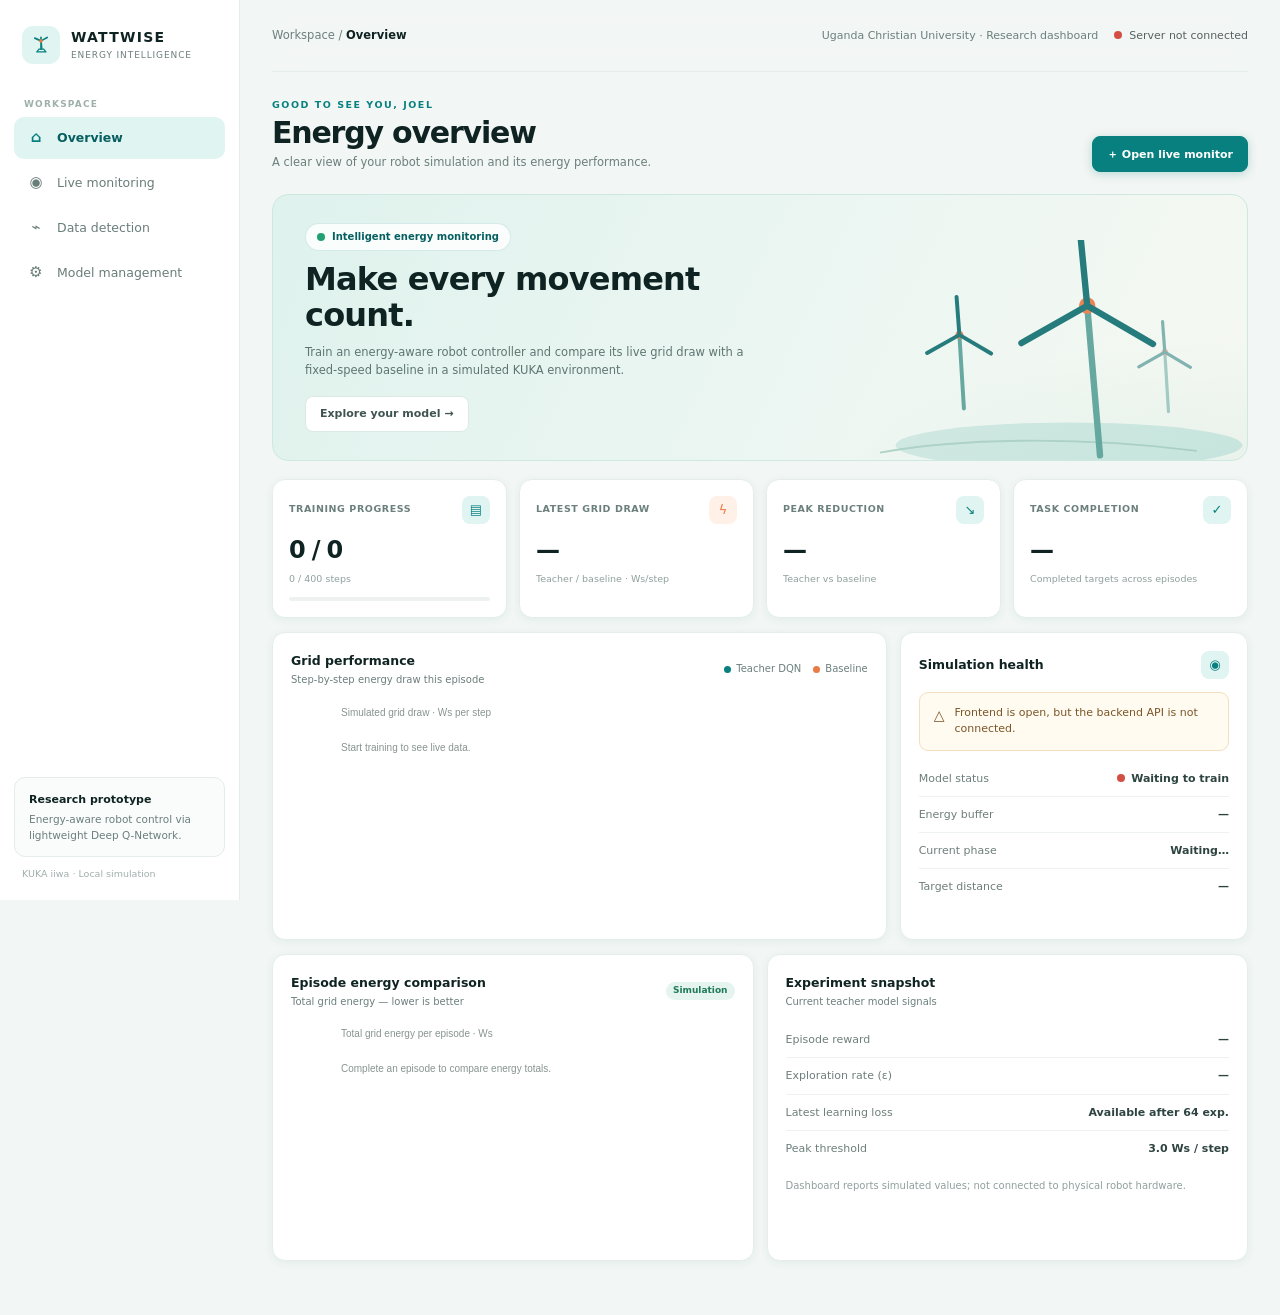
==== commit cda46bf4: "Separate dashboard frontend and backend" ====
--- a/web/index.html
+++ b/web/index.html
@@ -980,20 +980,22 @@
       }
     }
 
-    const alertMsg = s.error ? [s.error, 'error'] : !s.pybullet_available ? ['PyBullet unavailable. Use start_dashboard.bat to set up the project environment, then restart the dashboard.', 'warning'] : s.agent_grid_draw > 3 ? [`Teacher draw ${fmt(s.agent_grid_draw)} Ws exceeded 3.0 Ws peak threshold.`, 'warning'] : s.status==='running'&&s.stage==='baseline' ? ['Measuring constant-speed controller baseline.',''] : s.status==='running' ? [`Episode ${s.episode}: monitoring energy draw, buffer, and distance.`,''] : last ? [`${done}/${hist.length} tasks completed.`,''] : ['Ready. Start a short training run to collect KUKA simulation metrics.',''];
+    const alertMsg = s.error ? [s.error, 'error'] : !s.pybullet_available ? ['PyBullet is unavailable. The dashboard works, but simulation training needs the optional setup in README.md.', 'warning'] : s.agent_grid_draw > 3 ? [`Teacher draw ${fmt(s.agent_grid_draw)} Ws exceeded 3.0 Ws peak threshold.`, 'warning'] : s.status==='running'&&s.stage==='baseline' ? ['Measuring constant-speed controller baseline.',''] : s.status==='running' ? [`Episode ${s.episode}: monitoring energy draw, buffer, and distance.`,''] : last ? [`${done}/${hist.length} tasks completed.`,''] : ['Ready. Start a short training run to collect KUKA simulation metrics.',''];
     setAlert('alert-box', alertMsg[1], alertMsg[0]);
     setAlert('det-alert', alertMsg[1], alertMsg[0]);
   }
 
   /* ── api ──────────────────────────────────────────────────── */
+  const API_BASE = `${window.location.protocol}//${window.location.hostname}:5000`;
+
   async function api(path, body) {
-    const r = await fetch(path, {
+    const r = await fetch(`${API_BASE}${path}`, {
       method: body===undefined ? 'GET' : 'POST',
       headers: body===undefined ? {} : {'Content-Type':'application/json'},
       body: body===undefined ? undefined : JSON.stringify(body)
     });
     const ct = r.headers.get('content-type') || '';
-    if (!ct.includes('application/json')) throw new Error('Flask dashboard not connected. Start with: start_dashboard.bat');
+    if (!ct.includes('application/json')) throw new Error('Backend API not connected. Start both services with: start_dashboard.bat');
     const data = await r.json();
     if (!r.ok) throw new Error(data.error || `Server returned ${r.status}`);
     return data;
@@ -1010,7 +1012,7 @@
       ['sdot','mon-dot','model-dot'].forEach(id => { if ($(id)) $(id).className = 'dot error'; });
       $('start-btn').disabled = true;
       $('err-msg').hidden = false; $('err-msg').textContent = e.message;
-      for (const id of ['alert-box','det-alert']) setAlert(id, 'warning', 'Static preview. Start Flask dashboard to connect.');
+      for (const id of ['alert-box','det-alert']) setAlert(id, 'warning', 'Frontend is open, but the backend API is not connected.');
       setDelay(5000);
     } finally { polling = false; }
   }
@@ -1044,7 +1046,7 @@
     form.append('model', file);
     $('upload-model-btn').disabled = true;
     try {
-      const response = await fetch('/api/model/upload', {method: 'POST', body: form});
+      const response = await fetch(`${API_BASE}/api/model/upload`, {method: 'POST', body: form});
       const result = await response.json();
       if (!response.ok) throw new Error(result.error || `Server returned ${response.status}`);
       $('model-upload-message').textContent = result.message;
